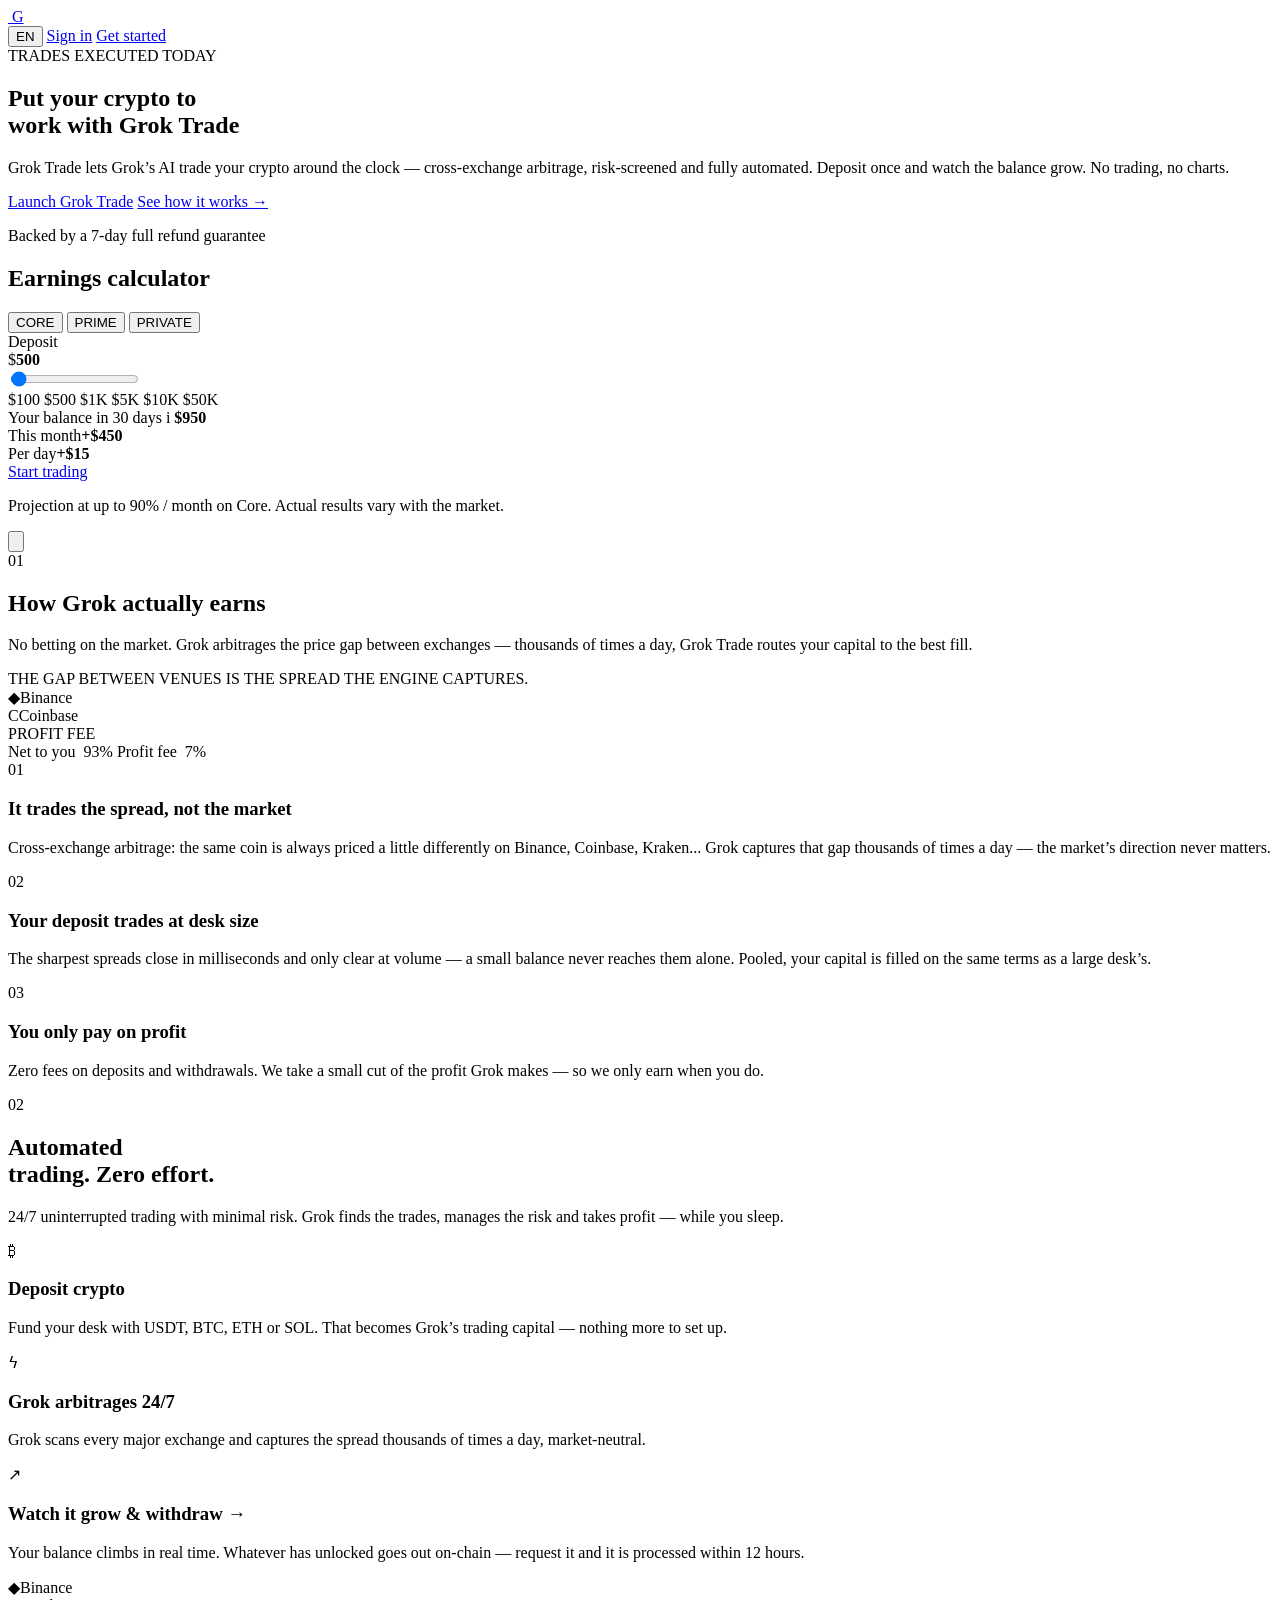
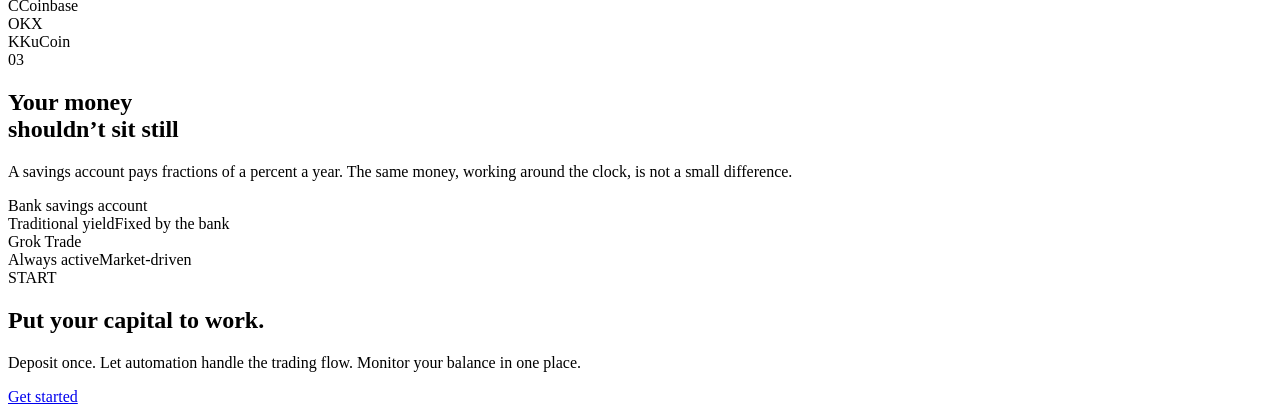
==== index.html @ 349a7a6c "Create index.html" ====
<!doctype html>
<html lang="en">
<head>
  <meta charset="utf-8" />
  <meta name="viewport" content="width=device-width, initial-scale=1, viewport-fit=cover" />
  <meta name="theme-color" content="#050608" />
  <meta name="description" content="Grok Trade dark mobile UI replica" />
  <title>Grok Trade UI</title>
  <link rel="stylesheet" href="styles.css" />
</head>
<body>
  <div class="page">
    <header class="site-header">
      <a class="brand" href="#top" aria-label="Grok Trade home">
        <span class="brand-mark" aria-hidden="true">
          <img src="assets/grok-icon.jpg" alt="" class="grok-icon" />
          <span class="grok-fallback">G</span>
        </span>
      </a>

      <div class="header-actions">
        <button class="ghost language" type="button">EN</button>
        <a class="sign-in" href="#start">Sign in</a>
        <a class="pill-button" href="#calculator">Get started</a>
      </div>
    </header>

    <main id="top">
      <section class="hero section-pad">
        <div class="eyebrow eyebrow-rule">
          <span>TRADES EXECUTED TODAY</span>
          <span class="rule"></span>
        </div>

        <h1>Put your crypto to<br />work with <span>Grok Trade</span></h1>
        <p class="hero-copy">Grok Trade lets Grok’s AI trade your crypto around the clock — cross-exchange arbitrage, risk-screened and fully automated. Deposit once and watch the balance grow. No trading, no charts.</p>

        <div class="hero-actions">
          <a class="primary-button" href="#calculator">Launch Grok Trade</a>
          <a class="text-link" href="#how-it-works">See how it works <span aria-hidden="true">→</span></a>
        </div>

        <p class="micro-copy">Backed by a 7-day full refund guarantee</p>
      </section>

      <section id="calculator" class="card calculator-card reveal">
        <div class="card-inner">
          <h2>Earnings calculator</h2>
          <div class="segmented" role="tablist" aria-label="Plan">
            <button class="segment active" role="tab" aria-selected="true" data-plan="core">CORE</button>
            <button class="segment" role="tab" aria-selected="false" data-plan="prime">PRIME</button>
            <button class="segment" role="tab" aria-selected="false" data-plan="private">PRIVATE</button>
          </div>

          <div class="deposit-label">Deposit</div>
          <div class="deposit-value"><span>$</span><strong id="depositValue">500</strong></div>

          <div class="range-wrap">
            <input id="depositRange" type="range" min="100" max="50000" value="500" step="100" aria-label="Deposit amount" />
            <div class="range-scale">
              <span>$100</span>
              <span>$500</span>
              <span>$1K</span>
              <span>$5K</span>
              <span>$10K</span>
              <span>$50K</span>
            </div>
          </div>

          <div class="bar-chart" id="barChart" aria-hidden="true"></div>

          <div class="calc-divider"></div>
          <div class="metric-row metric-large">
            <span>Your balance in 30 days <span class="info">i</span></span>
            <strong id="balanceValue">$950</strong>
          </div>
          <div class="metric-row"><span>This month</span><strong class="green" id="monthValue">+$450</strong></div>
          <div class="metric-row"><span>Per day</span><strong class="green" id="dayValue">+$15</strong></div>

          <a class="primary-button wide" href="#start">Start trading</a>
          <p class="disclaimer">Projection at up to 90% / month on Core. Actual results vary with the market.</p>
        </div>
        <button class="chat-fab" type="button" aria-label="Chat with us">
          <svg viewBox="0 0 24 24" aria-hidden="true"><path d="M6.5 18.2 4.7 21l3.5-1.4c1.1.5 2.3.7 3.6.7 4.3 0 7.8-2.9 7.8-6.5S16.1 7.3 11.8 7.3 4 10.2 4 13.8c0 1.7.9 3.3 2.5 4.4Z"/><path d="M8.5 13.8h.01M12 13.8h.01M15.5 13.8h.01"/></svg>
        </button>
      </section>

      <section id="how-it-works" class="section-pad section-section reveal">
        <div class="section-index">01</div>
        <h2>How Grok actually earns</h2>
        <p class="section-copy">No betting on the market. Grok arbitrages the price gap between exchanges — thousands of times a day, Grok Trade routes your capital to the best fill.</p>

        <div class="spread-card">
          <div class="small-caps">THE GAP BETWEEN VENUES IS THE SPREAD THE ENGINE CAPTURES.</div>
          <div class="venue-row">
            <div class="venue-name"><span class="venue-symbol binance">◆</span>Binance</div>
            <div class="venue-track"><span class="venue-marker marker-one"></span></div>
          </div>
          <div class="venue-row">
            <div class="venue-name"><span class="venue-symbol coinbase">C</span>Coinbase</div>
            <div class="venue-track"><span class="venue-marker marker-two"></span></div>
          </div>
        </div>

        <div class="fee-block">
          <div class="small-caps">PROFIT FEE</div>
          <div class="fee-bar"><span></span></div>
          <div class="fee-legend">
            <span><i class="swatch white"></i>Net to you&nbsp; 93%</span>
            <span><i class="swatch gray"></i>Profit fee&nbsp; 7%</span>
          </div>
        </div>

        <div class="info-stack">
          <article class="info-item">
            <div class="section-index">01</div>
            <h3>It trades the spread, not the market</h3>
            <p>Cross-exchange arbitrage: the same coin is always priced a little differently on Binance, Coinbase, Kraken... Grok captures that gap thousands of times a day — the market’s direction never matters.</p>
          </article>
          <article class="info-item">
            <div class="section-index">02</div>
            <h3>Your deposit trades at desk size</h3>
            <p>The sharpest spreads close in milliseconds and only clear at volume — a small balance never reaches them alone. Pooled, your capital is filled on the same terms as a large desk’s.</p>
          </article>
          <article class="info-item">
            <div class="section-index">03</div>
            <h3>You only pay on profit</h3>
            <p>Zero fees on deposits and withdrawals. We take a small cut of the profit Grok makes — so we only earn when you do.</p>
          </article>
        </div>
      </section>

      <section id="automation" class="section-pad section-section reveal">
        <div class="section-index">02</div>
        <h2>Automated<br />trading. Zero effort.</h2>
        <p class="section-copy">24/7 uninterrupted trading with minimal risk. Grok finds the trades, manages the risk and takes profit — while you sleep.</p>

        <div class="feature-item">
          <div class="feature-icon">₿</div>
          <h3>Deposit crypto</h3>
          <p>Fund your desk with USDT, BTC, ETH or SOL. That becomes Grok’s trading capital — nothing more to set up.</p>
        </div>
        <div class="feature-item">
          <div class="feature-icon bolt">ϟ</div>
          <h3>Grok arbitrages 24/7</h3>
          <p>Grok scans every major exchange and captures the spread thousands of times a day, market-neutral.</p>
        </div>
        <div class="withdraw-card">
          <div class="withdraw-icon">↗</div>
          <h3>Watch it grow &amp; withdraw <span>→</span></h3>
          <p>Your balance climbs in real time. Whatever has unlocked goes out on-chain — request it and it is processed within 12 hours.</p>
        </div>

        <div class="exchange-grid" aria-label="Supported exchanges">
          <div class="exchange"><span class="exchange-logo binance">◆</span>Binance</div>
          <div class="exchange"><span class="exchange-logo coinbase">C</span>Coinbase</div>
          <div class="exchange"><span class="exchange-logo okx">OKX</span></div>
          <div class="exchange"><span class="exchange-logo kucoin">K</span>KuCoin</div>
        </div>
      </section>

      <section id="money" class="section-pad section-section reveal">
        <div class="section-index">03</div>
        <h2>Your money<br />shouldn’t sit still</h2>
        <p class="section-copy">A savings account pays fractions of a percent a year. The same money, working around the clock, is not a small difference.</p>

        <div class="comparison-card">
          <div class="comparison-label">Bank savings account</div>
          <div class="comparison-line"><span></span></div>
          <div class="comparison-foot"><span>Traditional yield</span><span class="muted">Fixed by the bank</span></div>
        </div>

        <div class="comparison-card accent-card">
          <div class="comparison-label">Grok Trade</div>
          <div class="comparison-line"><span></span></div>
          <div class="comparison-foot"><span>Always active</span><span class="muted">Market-driven</span></div>
        </div>
      </section>

      <section id="start" class="cta section-pad reveal">
        <div class="cta-card">
          <div class="section-index">START</div>
          <h2>Put your capital to work.</h2>
          <p>Deposit once. Let automation handle the trading flow. Monitor your balance in one place.</p>
          <a class="primary-button wide" href="#calculator">Get started</a>
        </div>
      </section>
    </main>
  </div>

  <script src="script.js"></script>
</body>
</html>
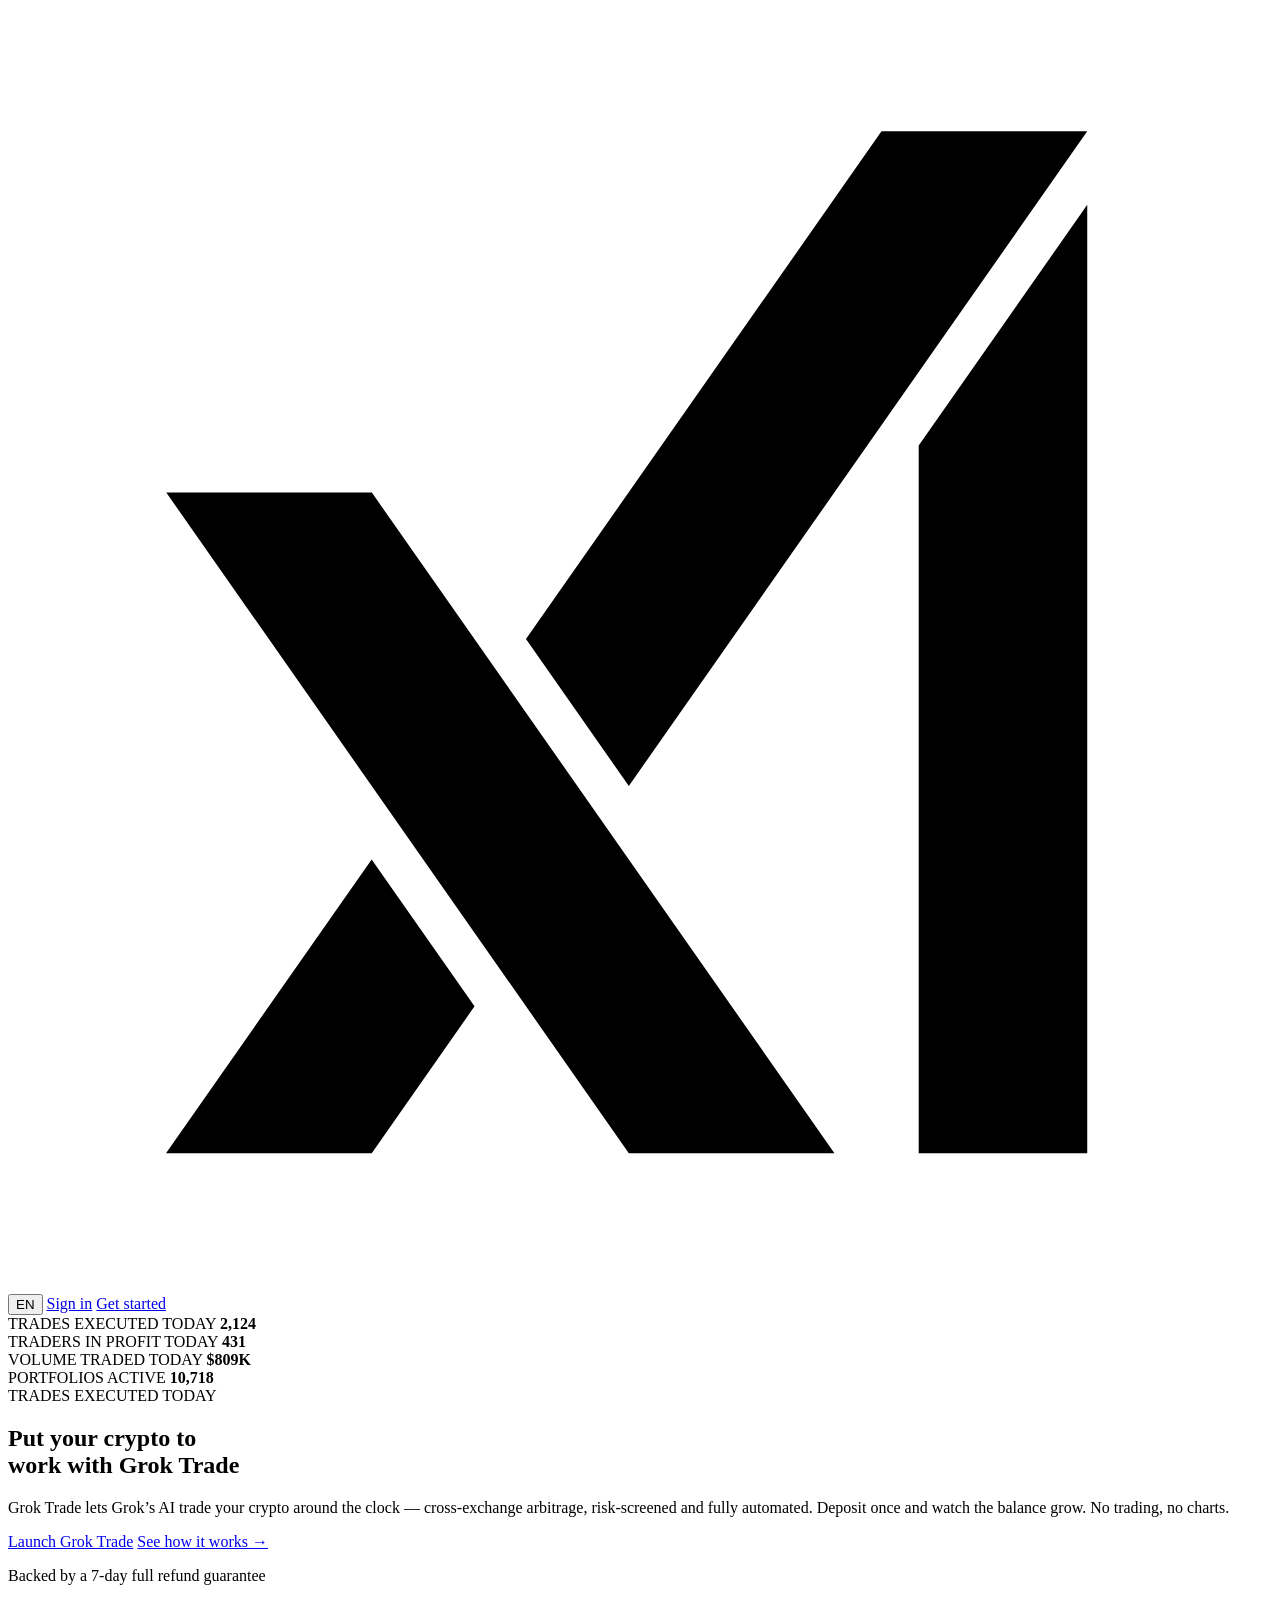
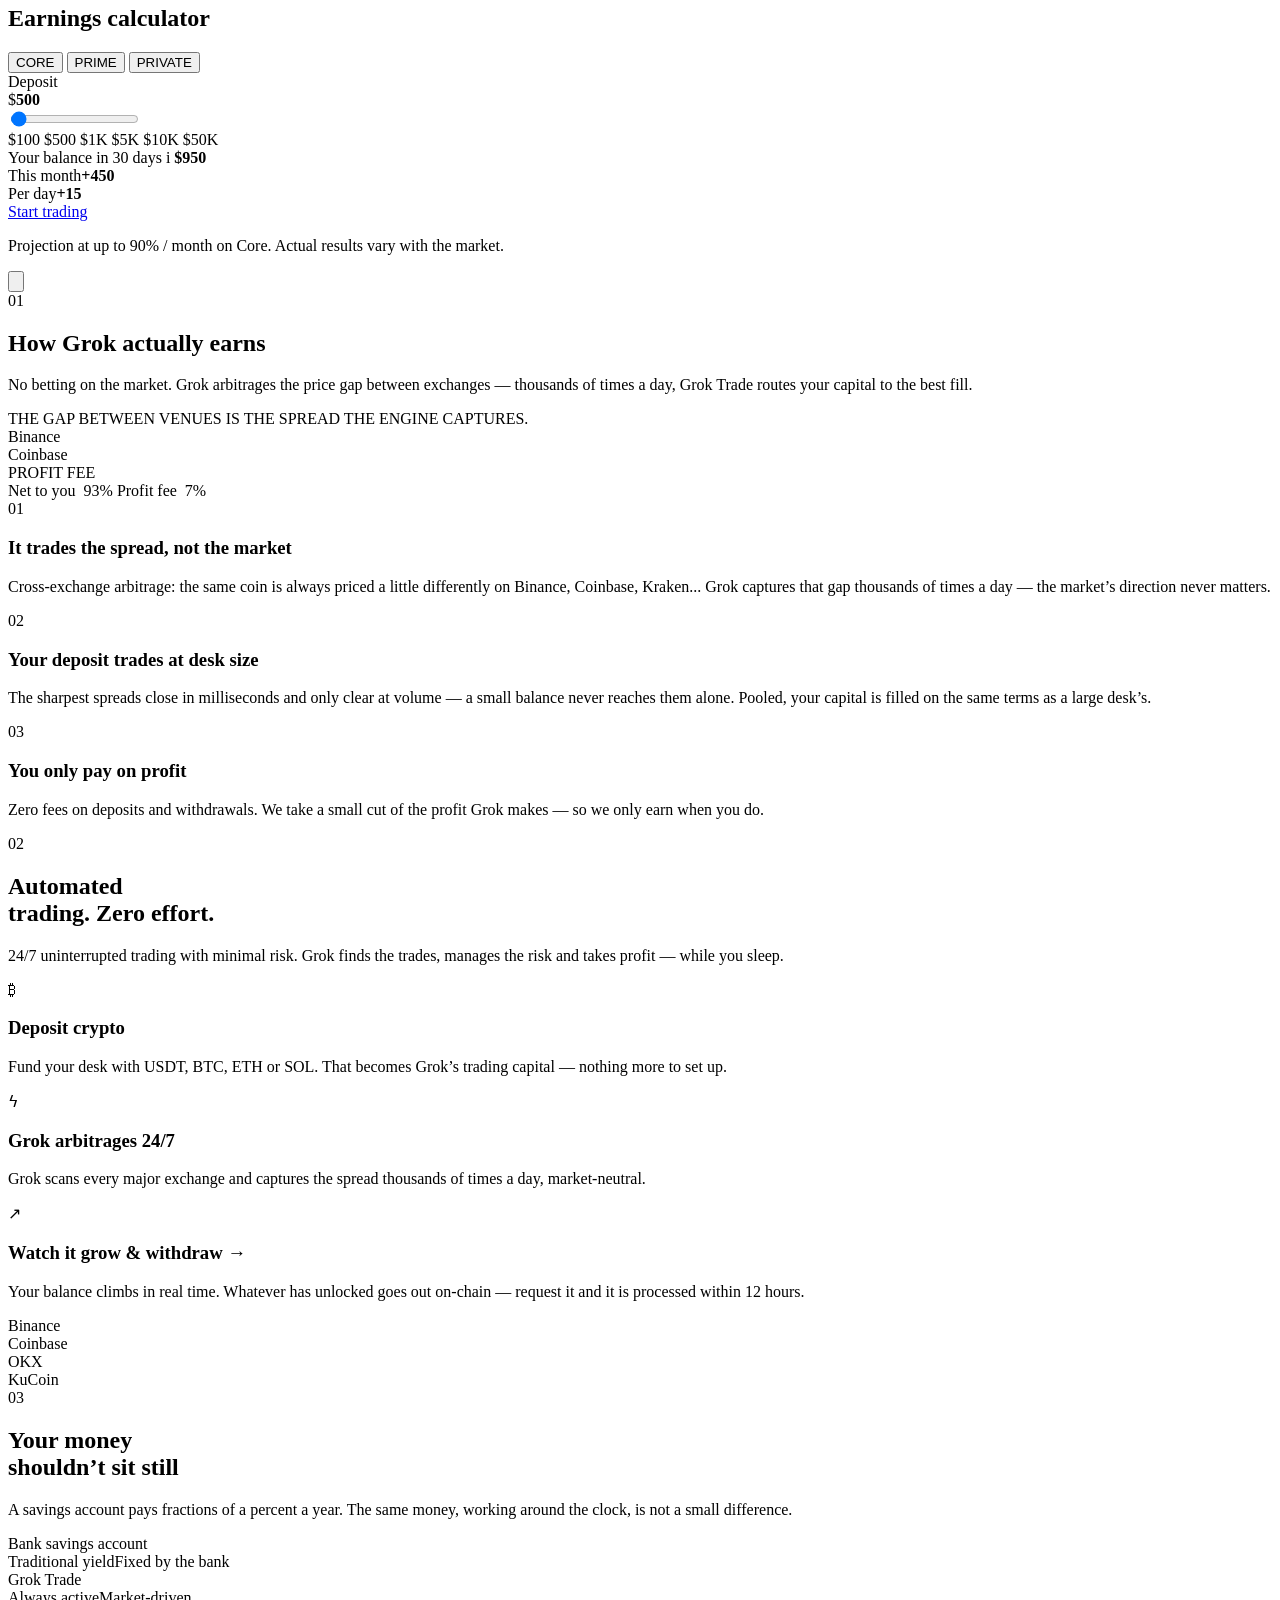
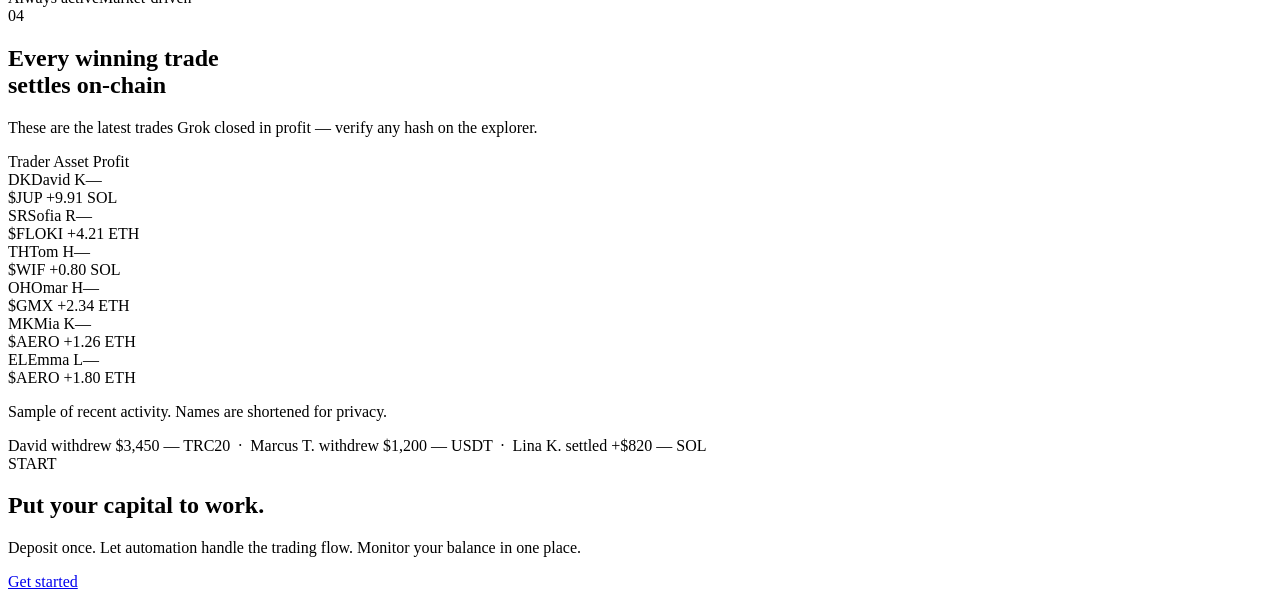
==== commit 500d13e1: "Create index.html" ====
--- a/index.html
+++ b/index.html
@@ -6,15 +6,21 @@
   <meta name="theme-color" content="#050608" />
   <meta name="description" content="Grok Trade dark mobile UI replica" />
   <title>Grok Trade UI</title>
-  <link rel="stylesheet" href="styles.css" />
+  <link rel="stylesheet" href="style.css" />
 </head>
 <body>
   <div class="page">
     <header class="site-header">
       <a class="brand" href="#top" aria-label="Grok Trade home">
         <span class="brand-mark" aria-hidden="true">
-          <img src="assets/grok-icon.jpg" alt="" class="grok-icon" />
-          <span class="grok-fallback">G</span>
+          <img
+            src="https://unpkg.com/@lobehub/icons-static-svg@5.21.0/icons/grok.svg"
+            alt=""
+            class="grok-icon"
+          />
+          <span class="grok-fallback" aria-hidden="true">
+            <svg viewBox="0 0 24 24" aria-hidden="true"><path d="m3.005 8.858 8.783 12.544h3.904L6.908 8.858zM6.905 15.825 3 21.402h3.907l1.951-2.788zM16.585 2l-6.75 9.64 1.953 2.79L20.492 2zM17.292 7.965v13.437h3.2V3.395z"></path></svg>
+          </span>
         </span>
       </a>
 
@@ -26,6 +32,27 @@
     </header>
 
     <main id="top">
+      <section class="stats section-pad reveal" aria-label="Today's trading activity">
+        <div class="stats-grid">
+          <article class="stat-item">
+            <span class="stat-label">TRADES EXECUTED TODAY</span>
+            <strong>2,124</strong>
+          </article>
+          <article class="stat-item">
+            <span class="stat-label">TRADERS IN PROFIT TODAY</span>
+            <strong>431</strong>
+          </article>
+          <article class="stat-item">
+            <span class="stat-label">VOLUME TRADED TODAY</span>
+            <strong>$809K</strong>
+          </article>
+          <article class="stat-item">
+            <span class="stat-label">PORTFOLIOS ACTIVE</span>
+            <strong>10,718</strong>
+          </article>
+        </div>
+      </section>
+
       <section class="hero section-pad">
         <div class="eyebrow eyebrow-rule">
           <span>TRADES EXECUTED TODAY</span>
@@ -93,11 +120,11 @@
         <div class="spread-card">
           <div class="small-caps">THE GAP BETWEEN VENUES IS THE SPREAD THE ENGINE CAPTURES.</div>
           <div class="venue-row">
-            <div class="venue-name"><span class="venue-symbol binance">◆</span>Binance</div>
+            <div class="venue-name"><img class="venue-icon" src="https://cdn.simpleicons.org/binance/FFFFFF" alt="" aria-hidden="true" />Binance</div>
             <div class="venue-track"><span class="venue-marker marker-one"></span></div>
           </div>
           <div class="venue-row">
-            <div class="venue-name"><span class="venue-symbol coinbase">C</span>Coinbase</div>
+            <div class="venue-name"><img class="venue-icon" src="https://cdn.simpleicons.org/coinbase/FFFFFF" alt="" aria-hidden="true" />Coinbase</div>
             <div class="venue-track"><span class="venue-marker marker-two"></span></div>
           </div>
         </div>
@@ -152,10 +179,10 @@
         </div>
 
         <div class="exchange-grid" aria-label="Supported exchanges">
-          <div class="exchange"><span class="exchange-logo binance">◆</span>Binance</div>
-          <div class="exchange"><span class="exchange-logo coinbase">C</span>Coinbase</div>
-          <div class="exchange"><span class="exchange-logo okx">OKX</span></div>
-          <div class="exchange"><span class="exchange-logo kucoin">K</span>KuCoin</div>
+          <div class="exchange"><img class="exchange-icon" src="https://cdn.simpleicons.org/binance/FFFFFF" alt="" aria-hidden="true" />Binance</div>
+          <div class="exchange"><img class="exchange-icon" src="https://cdn.simpleicons.org/coinbase/FFFFFF" alt="" aria-hidden="true" />Coinbase</div>
+          <div class="exchange"><img class="exchange-icon" src="https://cdn.simpleicons.org/okx/FFFFFF" alt="" aria-hidden="true" />OKX</div>
+          <div class="exchange"><img class="exchange-icon" src="https://cdn.simpleicons.org/kucoin/FFFFFF" alt="" aria-hidden="true" />KuCoin</div>
         </div>
       </section>
 
@@ -175,6 +202,52 @@
           <div class="comparison-line"><span></span></div>
           <div class="comparison-foot"><span>Always active</span><span class="muted">Market-driven</span></div>
         </div>
+      </section>
+
+      <section id="on-chain" class="section-pad section-section reveal onchain-section">
+        <div class="section-index">04</div>
+        <h2>Every winning trade<br />settles on-chain</h2>
+        <p class="section-copy">These are the latest trades Grok closed in profit — verify any hash on the explorer.</p>
+
+        <div class="trade-table" role="table" aria-label="Recent profitable trades">
+          <div class="trade-row trade-head" role="row">
+            <span role="columnheader">Trader</span>
+            <span role="columnheader">Asset</span>
+            <span role="columnheader">Profit</span>
+          </div>
+          <div class="trade-row" role="row">
+            <div class="trade-person" role="cell"><span class="trade-avatar">DK</span><span>David K—</span></div>
+            <span class="trade-asset" role="cell">$JUP</span>
+            <span class="trade-profit" role="cell">+9.91 SOL</span>
+          </div>
+          <div class="trade-row" role="row">
+            <div class="trade-person" role="cell"><span class="trade-avatar">SR</span><span>Sofia R—</span></div>
+            <span class="trade-asset" role="cell">$FLOKI</span>
+            <span class="trade-profit" role="cell">+4.21 ETH</span>
+          </div>
+          <div class="trade-row" role="row">
+            <div class="trade-person" role="cell"><span class="trade-avatar">TH</span><span>Tom H—</span></div>
+            <span class="trade-asset" role="cell">$WIF</span>
+            <span class="trade-profit" role="cell">+0.80 SOL</span>
+          </div>
+          <div class="trade-row" role="row">
+            <div class="trade-person" role="cell"><span class="trade-avatar">OH</span><span>Omar H—</span></div>
+            <span class="trade-asset" role="cell">$GMX</span>
+            <span class="trade-profit" role="cell">+2.34 ETH</span>
+          </div>
+          <div class="trade-row" role="row">
+            <div class="trade-person" role="cell"><span class="trade-avatar">MK</span><span>Mia K—</span></div>
+            <span class="trade-asset" role="cell">$AERO</span>
+            <span class="trade-profit" role="cell">+1.26 ETH</span>
+          </div>
+          <div class="trade-row" role="row">
+            <div class="trade-person" role="cell"><span class="trade-avatar">EL</span><span>Emma L—</span></div>
+            <span class="trade-asset" role="cell">$AERO</span>
+            <span class="trade-profit" role="cell">+1.80 ETH</span>
+          </div>
+        </div>
+        <p class="trade-note">Sample of recent activity. Names are shortened for privacy.</p>
+        <div class="trade-ticker" aria-hidden="true">David withdrew $3,450 — TRC20&nbsp;&nbsp;·&nbsp;&nbsp;Marcus T. withdrew $1,200 — USDT&nbsp;&nbsp;·&nbsp;&nbsp;Lina K. settled +$820 — SOL</div>
       </section>
 
       <section id="start" class="cta section-pad reveal">
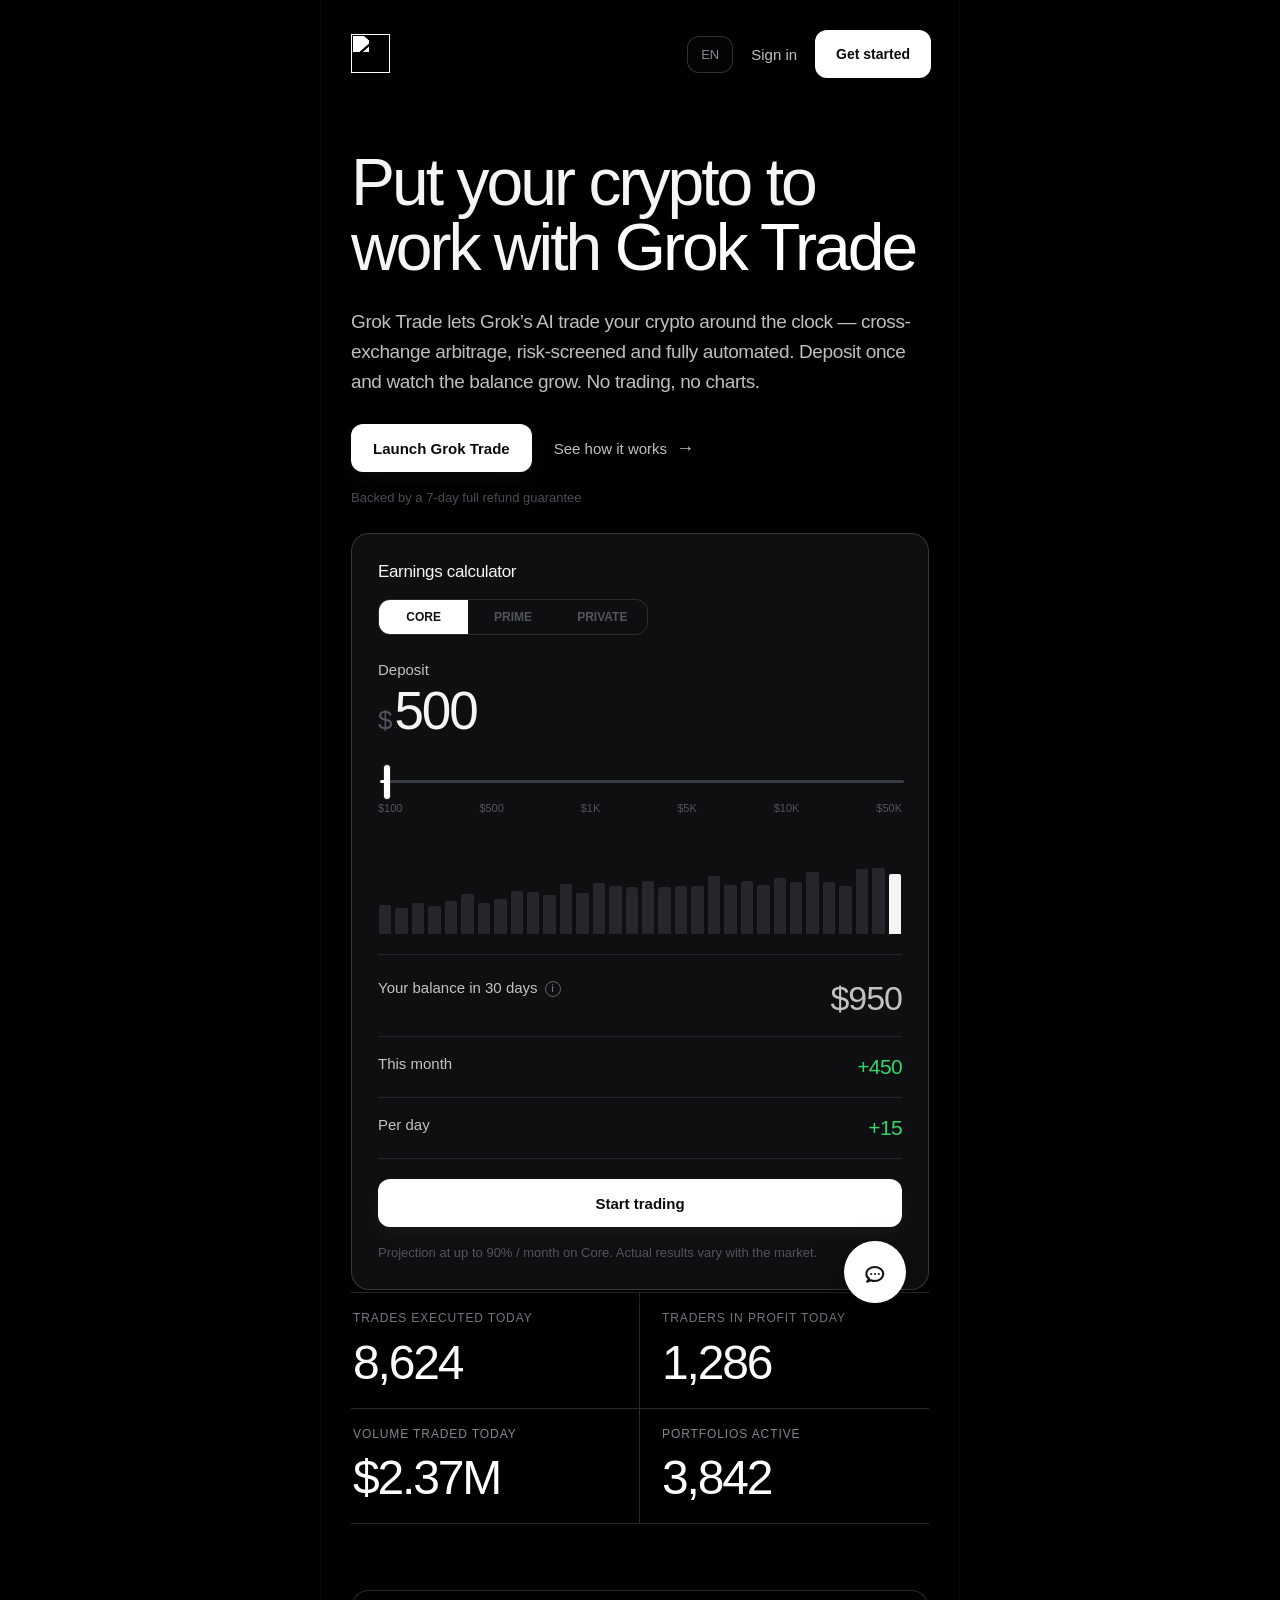
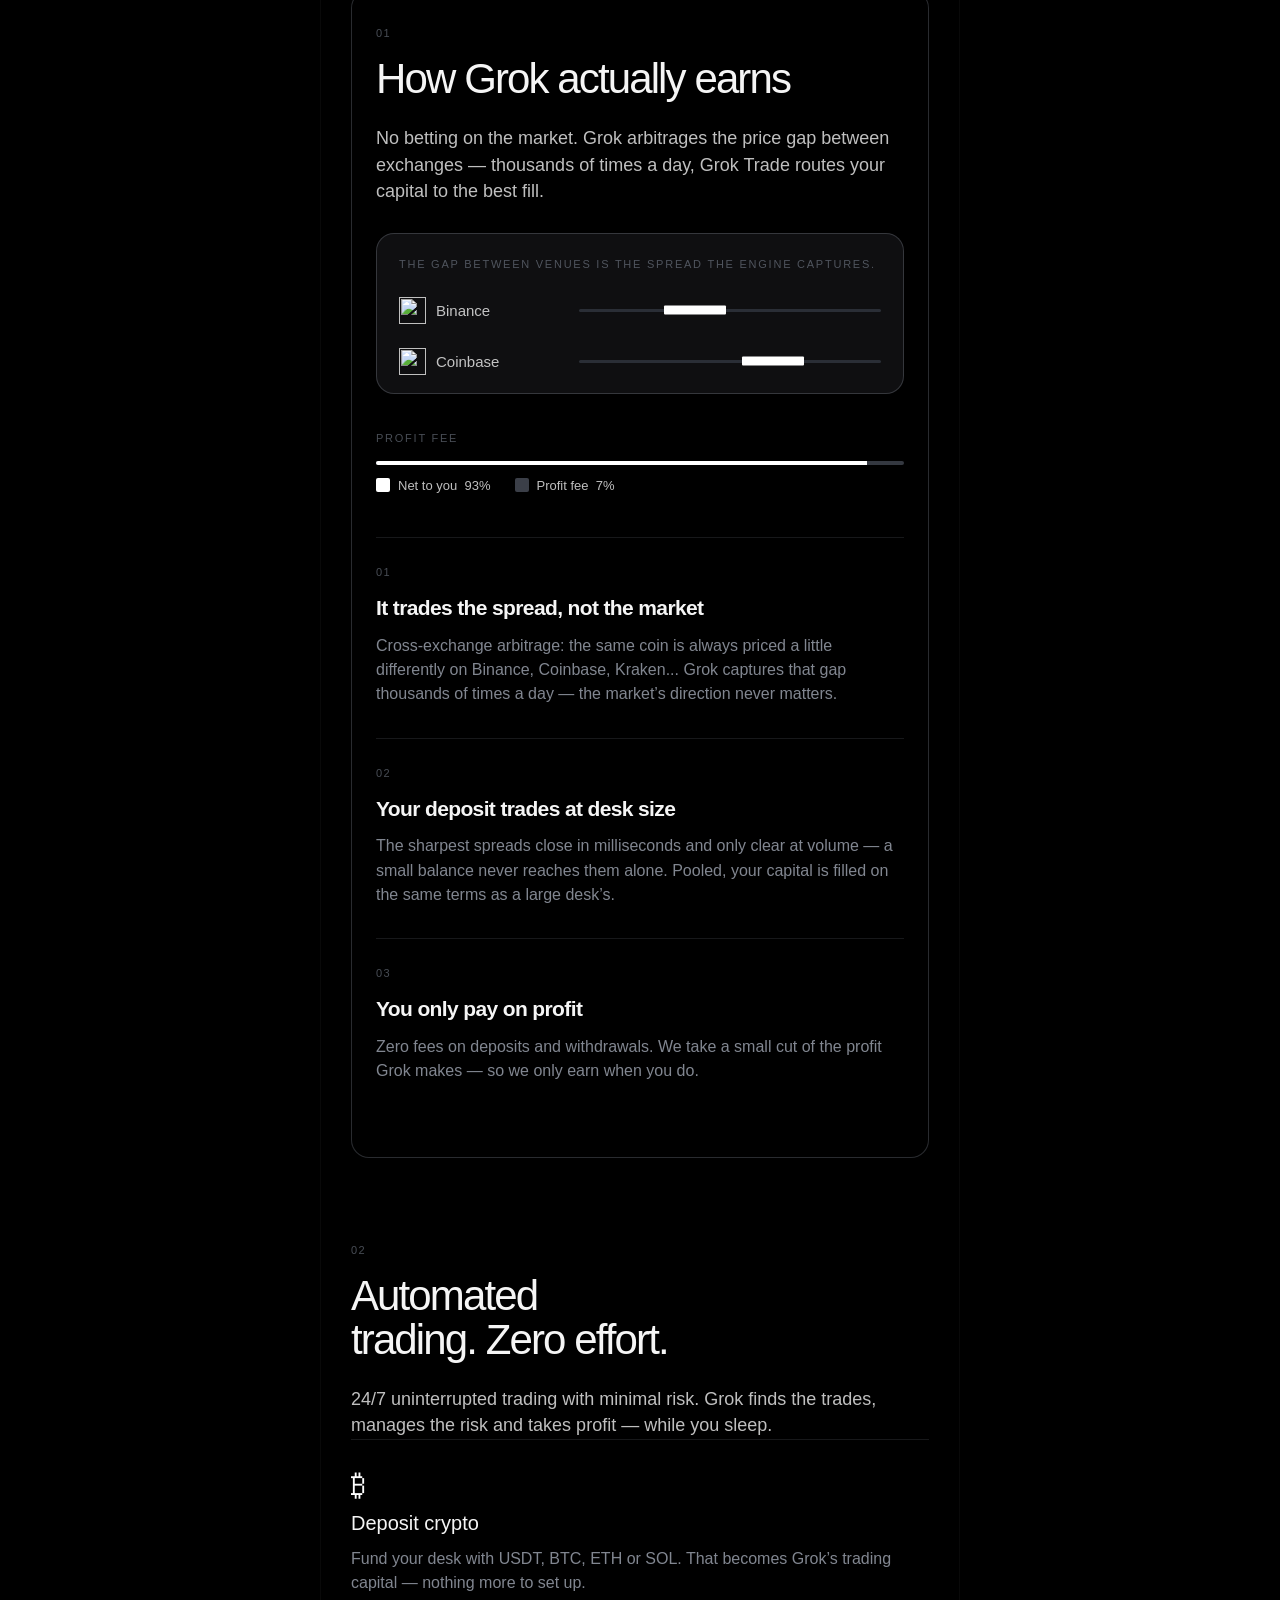
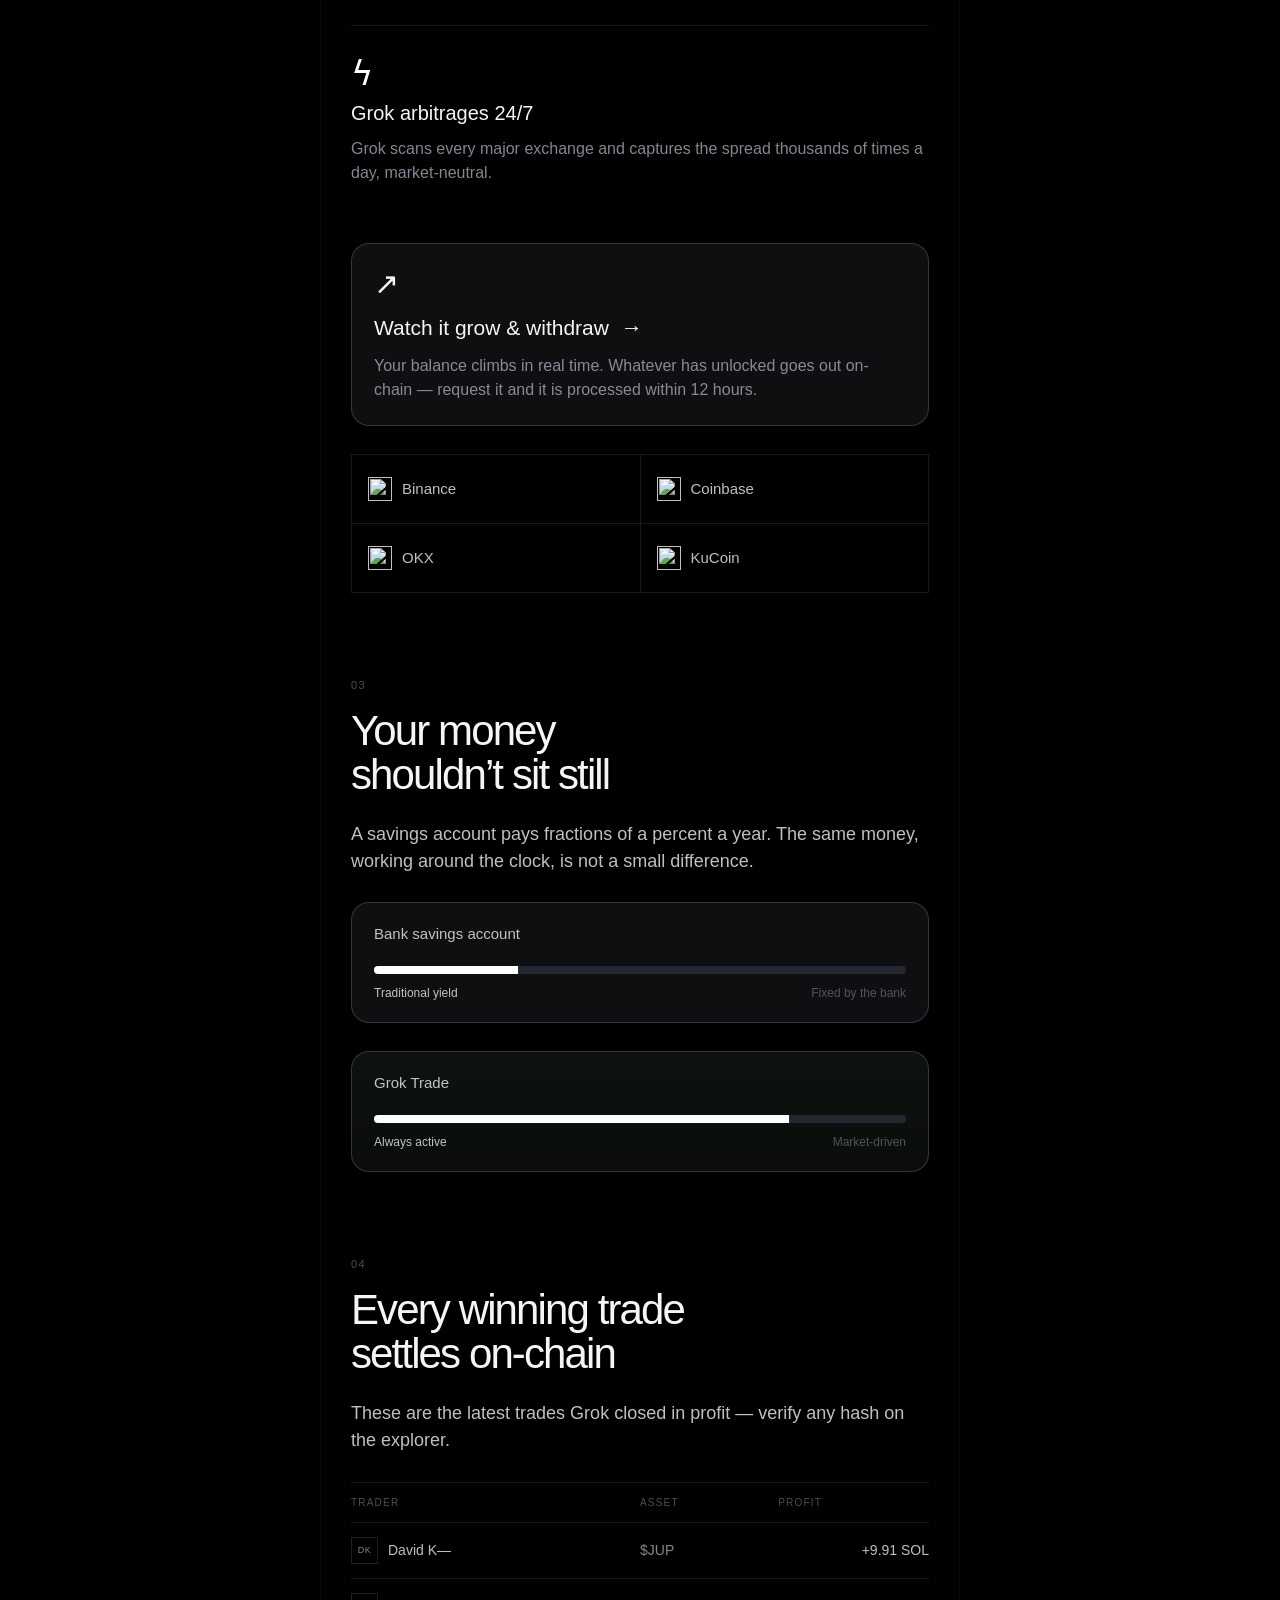
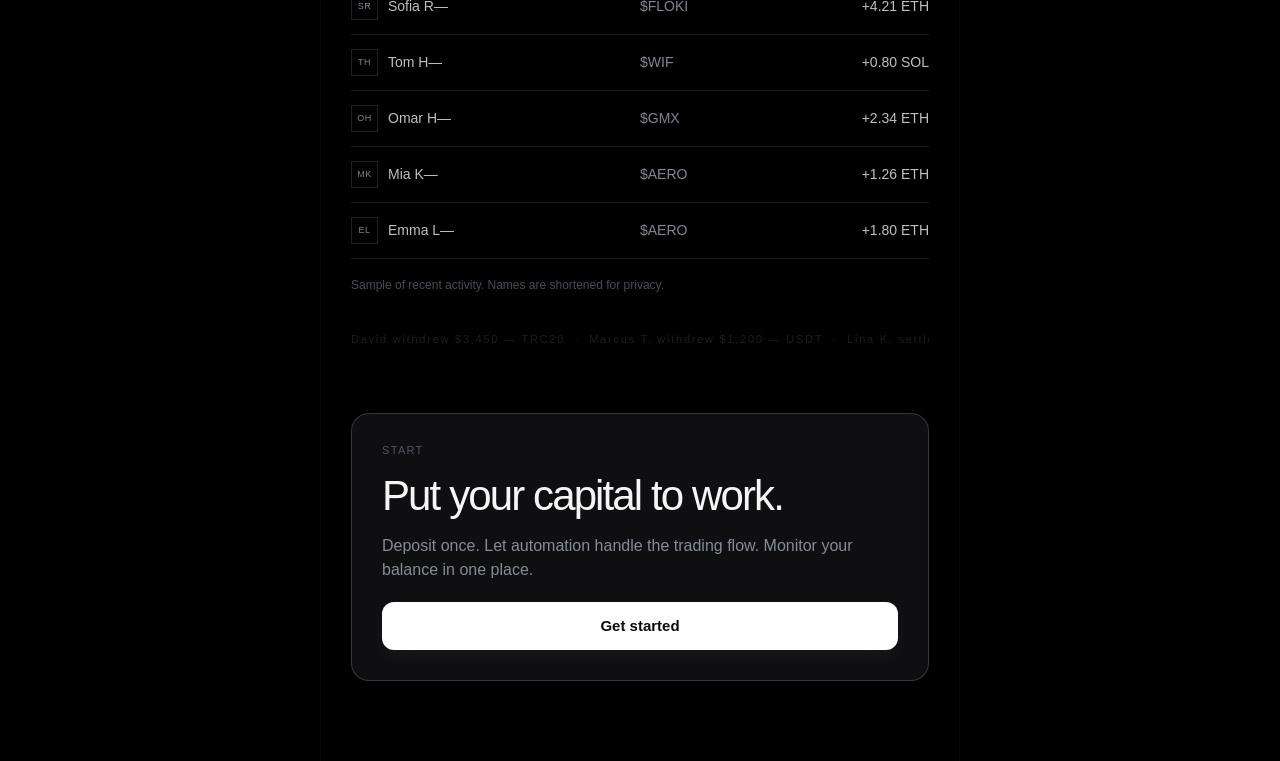
==== commit 6c75076d: "Create index.html" ====
--- a/index.html
+++ b/index.html
@@ -14,13 +14,14 @@
       <a class="brand" href="#top" aria-label="Grok Trade home">
         <span class="brand-mark" aria-hidden="true">
           <img
-            src="https://unpkg.com/@lobehub/icons-static-svg@5.21.0/icons/grok.svg"
+            src="assets/grok.jpg"
             alt=""
-            class="grok-icon"
+            class="grok-icon grok-image"
+            hidden
+            onload="this.hidden=false; this.nextElementSibling.hidden=true;"
+            onerror="this.hidden=true; this.nextElementSibling.hidden=false;"
           />
-          <span class="grok-fallback" aria-hidden="true">
-            <svg viewBox="0 0 24 24" aria-hidden="true"><path d="m3.005 8.858 8.783 12.544h3.904L6.908 8.858zM6.905 15.825 3 21.402h3.907l1.951-2.788zM16.585 2l-6.75 9.64 1.953 2.79L20.492 2zM17.292 7.965v13.437h3.2V3.395z"></path></svg>
-          </span>
+          <span class="grok-placeholder" title="Grok icon placeholder"></span>
         </span>
       </a>
 
@@ -32,33 +33,9 @@
     </header>
 
     <main id="top">
-      <section class="stats section-pad reveal" aria-label="Today's trading activity">
-        <div class="stats-grid">
-          <article class="stat-item">
-            <span class="stat-label">TRADES EXECUTED TODAY</span>
-            <strong>2,124</strong>
-          </article>
-          <article class="stat-item">
-            <span class="stat-label">TRADERS IN PROFIT TODAY</span>
-            <strong>431</strong>
-          </article>
-          <article class="stat-item">
-            <span class="stat-label">VOLUME TRADED TODAY</span>
-            <strong>$809K</strong>
-          </article>
-          <article class="stat-item">
-            <span class="stat-label">PORTFOLIOS ACTIVE</span>
-            <strong>10,718</strong>
-          </article>
-        </div>
-      </section>
+
 
       <section class="hero section-pad">
-        <div class="eyebrow eyebrow-rule">
-          <span>TRADES EXECUTED TODAY</span>
-          <span class="rule"></span>
-        </div>
-
         <h1>Put your crypto to<br />work with <span>Grok Trade</span></h1>
         <p class="hero-copy">Grok Trade lets Grok’s AI trade your crypto around the clock — cross-exchange arbitrage, risk-screened and fully automated. Deposit once and watch the balance grow. No trading, no charts.</p>
 
@@ -112,6 +89,27 @@
         </button>
       </section>
 
+      <section class="stats section-pad reveal" aria-label="Today's trading activity">
+        <div class="stats-grid">
+          <article class="stat-item">
+            <span class="stat-label">TRADES EXECUTED TODAY</span>
+            <strong>8,624</strong>
+          </article>
+          <article class="stat-item">
+            <span class="stat-label">TRADERS IN PROFIT TODAY</span>
+            <strong>1,286</strong>
+          </article>
+          <article class="stat-item">
+            <span class="stat-label">VOLUME TRADED TODAY</span>
+            <strong>$2.37M</strong>
+          </article>
+          <article class="stat-item">
+            <span class="stat-label">PORTFOLIOS ACTIVE</span>
+            <strong>3,842</strong>
+          </article>
+        </div>
+      </section>
+
       <section id="how-it-works" class="section-pad section-section reveal">
         <div class="section-index">01</div>
         <h2>How Grok actually earns</h2>
--- a/style.css
+++ b/style.css
@@ -0,0 +1,457 @@
+:root {
+  --bg: #000000;
+  --panel: #0f0f11;
+  --panel-2: #1a1a1a;
+  --text: rgba(255,255,255,.96);
+  --soft: rgba(255,255,255,.75);
+  --muted: rgba(196,203,218,.66);
+  --muted-2: rgba(151,160,178,.48);
+  --line: rgba(185,194,214,.12);
+  --line-strong: rgba(185,194,214,.22);
+  --accent: #36d56f;
+  --shadow: 0 30px 60px rgba(0,0,0,.22);
+  --radius: 18px;
+}
+
+* { box-sizing: border-box; }
+html { scroll-behavior: smooth; }
+body {
+  margin: 0;
+  background: var(--bg);
+  color: var(--text);
+  font-family: Inter, ui-sans-serif, -apple-system, BlinkMacSystemFont, "Segoe UI", Roboto, Helvetica, Arial, sans-serif;
+  -webkit-font-smoothing: antialiased;
+  text-rendering: optimizeLegibility;
+  overflow-x: hidden;
+}
+
+a { color: inherit; text-decoration: none; }
+button, input { font: inherit; }
+button { color: inherit; }
+
+.page {
+  width: min(100%, 640px);
+  margin: 0 auto;
+  background: var(--bg);
+  min-height: 100vh;
+  border-inline: 1px solid rgba(255,255,255,.035);
+}
+
+.site-header {
+  min-height: 104px;
+  padding: 28px 28px 24px;
+  display: flex;
+  align-items: center;
+  justify-content: space-between;
+  gap: 18px;
+  position: sticky;
+  top: 0;
+  z-index: 20;
+  background: linear-gradient(180deg, rgba(0,0,0,.98), rgba(0,0,0,.88) 72%, rgba(0,0,0,0));
+  backdrop-filter: blur(10px);
+}
+
+.brand-mark {
+  width: 42px;
+  height: 42px;
+  display: grid;
+  place-items: center;
+  position: relative;
+}
+.grok-icon { width: 38px; height: 38px; object-fit: contain; }
+.grok-fallback {
+  width: 38px; height: 38px;
+  display: grid; place-items: center;
+  border: 1px solid rgba(255,255,255,.14);
+  border-radius: 50%;
+  color: rgba(255,255,255,.9);
+  font-size: 17px;
+  font-weight: 700;
+  letter-spacing: -.03em;
+}
+.grok-icon + .grok-fallback { display:none; }
+
+.header-actions { display:flex; align-items:center; gap:18px; }
+.ghost {
+  background: rgba(255,255,255,.015);
+  border: 1px solid rgba(255,255,255,.18);
+  border-radius: 12px;
+  padding: 10px 13px;
+  font-size: 13px;
+  color: var(--muted);
+}
+.language { cursor: default; }
+.sign-in { font-size: 15px; color: var(--soft); }
+.pill-button,
+.primary-button {
+  display: inline-flex;
+  align-items: center;
+  justify-content: center;
+  min-height: 48px;
+  border-radius: 12px;
+  font-weight: 600;
+  transition: transform .22s ease, opacity .22s ease, box-shadow .22s ease;
+}
+.pill-button { background: #fff; color:#0a0b0d; padding: 0 21px; font-size: 14px; }
+.primary-button { background:#fff; color:#0a0b0d; padding: 0 22px; font-size: 15px; box-shadow: 0 8px 20px rgba(255,255,255,.04); }
+.pill-button:hover, .primary-button:hover { transform: translateY(-1px); }
+
+.section-pad { padding: 26px 30px 0; }
+.hero { padding-top: 20px; }
+.eyebrow { color: var(--muted-2); font-size: 11px; letter-spacing: .16em; text-transform: uppercase; }
+.eyebrow-rule { display:flex; align-items:center; gap:14px; }
+.eyebrow-rule .rule { height:1px; background:var(--line); flex:1; }
+
+h1, h2, h3, p { margin:0; }
+h1 {
+  margin-top: 26px;
+  font-size: clamp(42px, 10vw, 66px);
+  line-height: .98;
+  font-weight: 400;
+  letter-spacing: -.045em;
+}
+h1 span { color: #fff; }
+.hero-copy {
+  margin-top: 28px;
+  font-size: 19px;
+  line-height: 1.56;
+  color: var(--soft);
+  letter-spacing: -.02em;
+}
+.hero-actions { display:flex; align-items:center; gap:22px; flex-wrap:wrap; margin-top: 28px; }
+.text-link { color: var(--soft); font-size: 15px; }
+.text-link span { font-size:18px; margin-left:5px; }
+.micro-copy { margin-top: 18px; font-size: 13px; color: var(--muted-2); }
+
+.card {
+  margin: 28px 30px 0;
+  border: 1px solid var(--line-strong);
+  border-radius: var(--radius);
+  background: #0f0f11;
+  box-shadow: var(--shadow);
+  position: relative;
+}
+.card-inner { padding: 28px 26px 26px; }
+.card h2 { font-size: 17px; font-weight:500; letter-spacing:-.02em; }
+.segmented {
+  display:grid; grid-template-columns:repeat(3,1fr);
+  margin-top: 17px;
+  width: min(100%, 270px);
+  border:1px solid rgba(255,255,255,.12);
+  border-radius:12px;
+  overflow:hidden;
+}
+.segment {
+  border:0; background:transparent; padding:10px 10px; color:var(--muted-2); font-size:12px; font-weight:600;
+}
+.segment.active { background:#fff; color:#101114; }
+.deposit-label { margin-top: 26px; font-size: 15px; color:var(--soft); }
+.deposit-value { margin-top: 2px; display:flex; align-items:baseline; gap:2px; }
+.deposit-value span { font-size:26px; color:var(--muted-2); }
+.deposit-value strong { font-size: 53px; font-weight: 300; letter-spacing: -.04em; }
+
+.range-wrap { margin-top: 28px; }
+input[type="range"] { width:100%; appearance:none; background:transparent; height: 20px; }
+input[type="range"]::-webkit-slider-runnable-track {
+  height: 3px; border-radius: 999px; background: linear-gradient(90deg, #fff var(--progress, 2.1%), #373b43 var(--progress, 2.1%));
+}
+input[type="range"]::-moz-range-track { height:3px; border-radius:999px; background:#373b43; }
+input[type="range"]::-moz-range-progress { height:3px; border-radius:999px; background:#fff; }
+input[type="range"]::-webkit-slider-thumb {
+  appearance:none; width:6px; height:34px; background:#fff; border-radius:4px; margin-top:-15px; box-shadow: 0 0 0 1px rgba(255,255,255,.1);
+}
+input[type="range"]::-moz-range-thumb { width:6px; height:34px; border:0; background:#fff; border-radius:4px; }
+.range-scale { display:flex; justify-content:space-between; margin-top:7px; font-size:11px; color:var(--muted-2); }
+.bar-chart {
+  height: 92px; display:flex; align-items:flex-end; gap:4px; margin-top:28px; padding-inline: 1px;
+}
+.bar-chart span { flex:1; min-width:0; background:rgba(104,111,125,.25); border-radius:2px 2px 0 0; }
+.bar-chart span.highlight { background:rgba(255,255,255,.96); }
+.calc-divider { height:1px; background:var(--line); margin-top: 20px; }
+.metric-row { display:flex; justify-content:space-between; gap:16px; padding: 18px 0; border-bottom:1px solid var(--line); color:var(--soft); font-size:15px; }
+.metric-row strong { font-size: 21px; font-weight: 400; letter-spacing:-.03em; }
+.metric-large { padding-top: 24px; }
+.metric-large strong { font-size:34px; }
+.green { color: var(--accent); }
+.info { display:inline-grid; width:16px; height:16px; place-items:center; border:1px solid rgba(255,255,255,.35); border-radius:50%; font-size:10px; margin-left:3px; vertical-align:1px; color:var(--muted); }
+.wide { width:100%; margin-top: 20px; }
+.disclaimer { margin-top: 16px; font-size: 13px; line-height:1.55; color:var(--muted-2); }
+.chat-fab {
+  position:absolute; right: 22px; bottom: -14px;
+  width: 62px; height: 62px; border:0; border-radius:50%; background:#fff; color:#141519;
+  display:grid; place-items:center; box-shadow:0 14px 34px rgba(0,0,0,.4);
+}
+.chat-fab svg { width:26px; height:26px; fill:none; stroke:currentColor; stroke-width:1.9; stroke-linecap:round; stroke-linejoin:round; }
+
+.section-section { padding-top: 86px; }
+.section-index { color:var(--muted-2); font-size: 11px; letter-spacing:.12em; margin-bottom:18px; }
+.section-section h2 { font-size:42px; line-height:1.05; font-weight:400; letter-spacing:-.045em; }
+.section-copy { margin-top:24px; font-size:18px; line-height:1.48; color:var(--soft); }
+.spread-card,
+.withdraw-card,
+.comparison-card,
+.cta-card {
+  margin-top: 28px;
+  border:1px solid var(--line-strong);
+  border-radius: 18px;
+  background: #0f0f11;
+}
+.spread-card { padding: 22px 22px 18px; }
+.small-caps { font-size: 11px; letter-spacing:.16em; color:var(--muted-2); line-height:1.55; }
+.venue-row { display:grid; grid-template-columns:160px 1fr; gap:20px; align-items:center; padding-top:24px; }
+.venue-name { display:flex; align-items:center; gap:10px; font-size:15px; color:var(--soft); }
+.venue-symbol, .exchange-logo { display:inline-grid; place-items:center; width:24px; height:24px; font-size:14px; font-weight:700; }
+.venue-symbol.binance, .exchange-logo.binance { font-size:18px; transform:rotate(45deg); }
+.venue-symbol.coinbase, .exchange-logo.coinbase { width:22px;height:22px;border-radius:50%;font-size:14px; background:#fff;color:#111; transform:none; }
+.venue-track { height: 3px; border-radius:99px; background:#2a2e36; position:relative; }
+.venue-marker { position:absolute; top:50%; transform:translateY(-50%); width:62px; height:9px; background:#fff; border-radius:1px; }
+.marker-one { left: 28%; }
+.marker-two { left: 54%; }
+
+.fee-block { margin-top: 36px; }
+.fee-bar { height: 4px; margin-top: 14px; background:#343840; border-radius:3px; overflow:hidden; }
+.fee-bar span { display:block; width:93%; height:100%; background:#fff; }
+.fee-legend { display:flex; gap:24px; flex-wrap:wrap; margin-top:13px; color:var(--soft); font-size:13px; }
+.swatch { display:inline-block; width:14px; height:14px; vertical-align:-2px; margin-right:8px; border-radius:2px; }
+.swatch.white { background:#fff; }
+.swatch.gray { background:#3b3f48; }
+.info-stack { margin-top: 44px; }
+.info-item { padding: 28px 0 31px; border-top:1px solid var(--line); }
+.info-item h3 { font-size:21px; line-height:1.18; font-weight:600; letter-spacing:-.03em; }
+.info-item p { margin-top:13px; color:var(--muted); font-size:16px; line-height:1.52; }
+
+.feature-item { padding: 30px 0; border-top:1px solid var(--line); }
+.feature-icon { font-size:30px; color:#fff; line-height:1; margin-bottom:12px; }
+.feature-icon.bolt { font-size:34px; }
+.feature-item h3 { font-size:20px; font-weight:500; }
+.feature-item p { margin-top:12px; color:var(--muted); line-height:1.5; font-size:16px; }
+.withdraw-card { padding: 22px; }
+.withdraw-icon { font-size:30px; margin-bottom:14px; }
+.withdraw-card h3 { font-size:21px; font-weight:500; }
+.withdraw-card h3 span { margin-left:6px; font-size:22px; }
+.withdraw-card p { margin-top:13px; color:var(--muted); font-size:16px; line-height:1.52; }
+.exchange-grid { display:grid; grid-template-columns:repeat(2,1fr); border-top:1px solid var(--line); border-left:1px solid var(--line); margin-top: 28px; }
+.exchange { padding:22px 0 22px 16px; border-right:1px solid var(--line); border-bottom:1px solid var(--line); display:flex; align-items:center; gap:10px; color:var(--soft); font-size:15px; }
+.exchange-logo.okx { width:auto; font-size:13px; letter-spacing:.08em; }
+.exchange-logo.kucoin { border-radius:5px; border:2px solid #fff; width:23px; height:23px; font-size:11px; }
+
+.comparison-card { padding: 22px; }
+.accent-card { background:linear-gradient(180deg, rgba(15,20,17,.9), rgba(10,13,12,.96)); }
+.comparison-label { font-size:15px; color:var(--soft); }
+.comparison-line { margin-top:24px; height:8px; background:#242830; border-radius:20px; overflow:hidden; }
+.comparison-line span { display:block; width:27%; height:100%; background:#fff; }
+.accent-card .comparison-line span { width:78%; }
+.comparison-foot { display:flex; justify-content:space-between; gap:12px; margin-top:12px; font-size:12px; color:var(--soft); }
+.muted { color:var(--muted-2); }
+
+.cta { padding-bottom: 80px; }
+.cta-card { padding: 30px; }
+.cta-card h2 { font-size:42px; font-weight:400; line-height:1.03; letter-spacing:-.045em; }
+.cta-card p { margin-top:16px; color:var(--muted); font-size:16px; line-height:1.5; }
+
+.reveal { opacity:0; transform:translateY(22px); transition: opacity .7s ease, transform .7s ease; }
+.reveal.visible { opacity:1; transform:none; }
+
+@media (min-width: 720px) {
+  body { background: #000; }
+  .page { box-shadow: 0 0 100px rgba(0,0,0,.55); }
+}
+
+@media (max-width: 560px) {
+  .site-header { padding-inline:20px; min-height:88px; }
+  .header-actions { gap:12px; }
+  .sign-in { font-size:14px; }
+  .pill-button { min-height:44px; padding-inline:15px; font-size:13px; }
+  .ghost { padding:9px 11px; }
+  .section-pad { padding-inline:22px; }
+  .card { margin-inline:22px; }
+  h1 { font-size: 49px; }
+  .hero-copy { font-size:17px; }
+  .section-section h2, .cta-card h2 { font-size:37px; }
+  .venue-row { grid-template-columns:118px 1fr; }
+  .venue-marker { width:54px; }
+}
+
+@media (prefers-reduced-motion: reduce) {
+  html { scroll-behavior:auto; }
+  .reveal { opacity:1; transform:none; transition:none; }
+}
+
+/* === Screenshot-aligned additions === */
+.stats { padding-top: 2px; }
+.stats-grid {
+  display: grid;
+  grid-template-columns: repeat(2, minmax(0, 1fr));
+  border-top: 1px solid var(--line-strong);
+  border-bottom: 1px solid var(--line-strong);
+}
+.stat-item {
+  min-width: 0;
+  padding: 17px 3px 22px 2px;
+}
+.stat-item:nth-child(odd) {
+  padding-right: 22px;
+  border-right: 1px solid var(--line-strong);
+}
+.stat-item:nth-child(even) {
+  padding-left: 22px;
+}
+.stat-item:nth-child(n+3) {
+  border-top: 1px solid var(--line-strong);
+}
+.stat-label {
+  display: block;
+  color: var(--muted);
+  font-size: 12px;
+  letter-spacing: .075em;
+  line-height: 1.35;
+  text-transform: uppercase;
+}
+.stat-item strong {
+  display: block;
+  margin-top: 12px;
+  font-size: 48px;
+  line-height: .98;
+  font-weight: 300;
+  letter-spacing: -.045em;
+  color: #fff;
+}
+
+.brand-mark .grok-icon {
+  display: block;
+  width: 39px;
+  height: 39px;
+  object-fit: contain;
+  filter: brightness(0) invert(1);
+}
+.grok-fallback {
+  width: 39px;
+  height: 39px;
+  display: none;
+  place-items: center;
+}
+.grok-fallback svg {
+  width: 39px;
+  height: 39px;
+  fill: #fff;
+}
+
+.venue-icon,
+.exchange-icon {
+  display: block;
+  flex: 0 0 auto;
+  width: 26px;
+  height: 26px;
+  object-fit: contain;
+}
+.venue-name .venue-icon { width: 27px; height: 27px; }
+.exchange { min-height: 68px; }
+.exchange-icon { width: 24px; height: 24px; }
+
+.onchain-section { padding-bottom: 12px; }
+.onchain-section .section-copy { max-width: 560px; }
+.trade-table {
+  margin-top: 28px;
+  border-top: 1px solid var(--line);
+  border-bottom: 1px solid var(--line);
+}
+.trade-row {
+  display: grid;
+  grid-template-columns: minmax(0, 1.55fr) minmax(76px, .7fr) minmax(96px, .85fr);
+  align-items: center;
+  gap: 14px;
+  min-height: 56px;
+  border-top: 1px solid var(--line);
+  color: var(--soft);
+  font-size: 14px;
+}
+.trade-row:first-child { border-top: 0; }
+.trade-head {
+  min-height: 39px;
+  color: var(--muted-2);
+  font-size: 10px;
+  letter-spacing: .12em;
+  text-transform: uppercase;
+}
+.trade-person {
+  display: flex;
+  align-items: center;
+  min-width: 0;
+  gap: 10px;
+}
+.trade-avatar {
+  display: inline-grid;
+  place-items: center;
+  flex: 0 0 27px;
+  width: 27px;
+  height: 27px;
+  border: 1px solid rgba(255,255,255,.12);
+  color: var(--muted);
+  font-size: 9px;
+  letter-spacing: .05em;
+}
+.trade-person > span:last-child {
+  overflow: hidden;
+  text-overflow: ellipsis;
+  white-space: nowrap;
+}
+.trade-asset {
+  color: var(--muted);
+  white-space: nowrap;
+}
+.trade-profit {
+  color: var(--soft);
+  text-align: right;
+  white-space: nowrap;
+}
+.trade-note {
+  margin-top: 18px;
+  color: var(--muted-2);
+  font-size: 12px;
+  line-height: 1.45;
+}
+
+@media (max-width: 560px) {
+  .stats { padding-top: 0; }
+  .stat-item { padding-top: 16px; padding-bottom: 19px; }
+  .stat-item:nth-child(odd) { padding-right: 16px; }
+  .stat-item:nth-child(even) { padding-left: 16px; }
+  .stat-label { font-size: 10px; }
+  .stat-item strong { font-size: 39px; margin-top: 11px; }
+  .trade-row { grid-template-columns: minmax(0, 1.4fr) minmax(65px, .62fr) minmax(90px, .78fr); gap: 9px; font-size: 13px; }
+  .trade-head { font-size: 9px; }
+}
+
+@media (max-width: 380px) {
+  .stat-item strong { font-size: 34px; }
+  .trade-row { grid-template-columns: minmax(0, 1.25fr) 60px 88px; }
+  .trade-avatar { flex-basis: 25px; width:25px; height:25px; }
+}
+
+/* Outer section treatment from the supplied reference frame. */
+#how-it-works.section-section {
+  margin: 66px 30px 0;
+  padding: 36px 24px 42px;
+  border: 1px solid var(--line-strong);
+  border-radius: 18px;
+  background: #000;
+}
+#how-it-works.section-section .section-index { margin-bottom: 18px; }
+#how-it-works.section-section .spread-card { margin-top: 28px; }
+.trade-ticker {
+  margin-top: 38px;
+  color: rgba(151,160,178,.18);
+  font-size: 11px;
+  letter-spacing: .16em;
+  line-height: 1.4;
+  white-space: nowrap;
+  overflow: hidden;
+  text-overflow: clip;
+}
+@media (max-width: 560px) {
+  #how-it-works.section-section {
+    margin: 50px 22px 0;
+    padding: 30px 18px 34px;
+  }
+  .trade-ticker { margin-top: 30px; font-size: 9px; }
+}
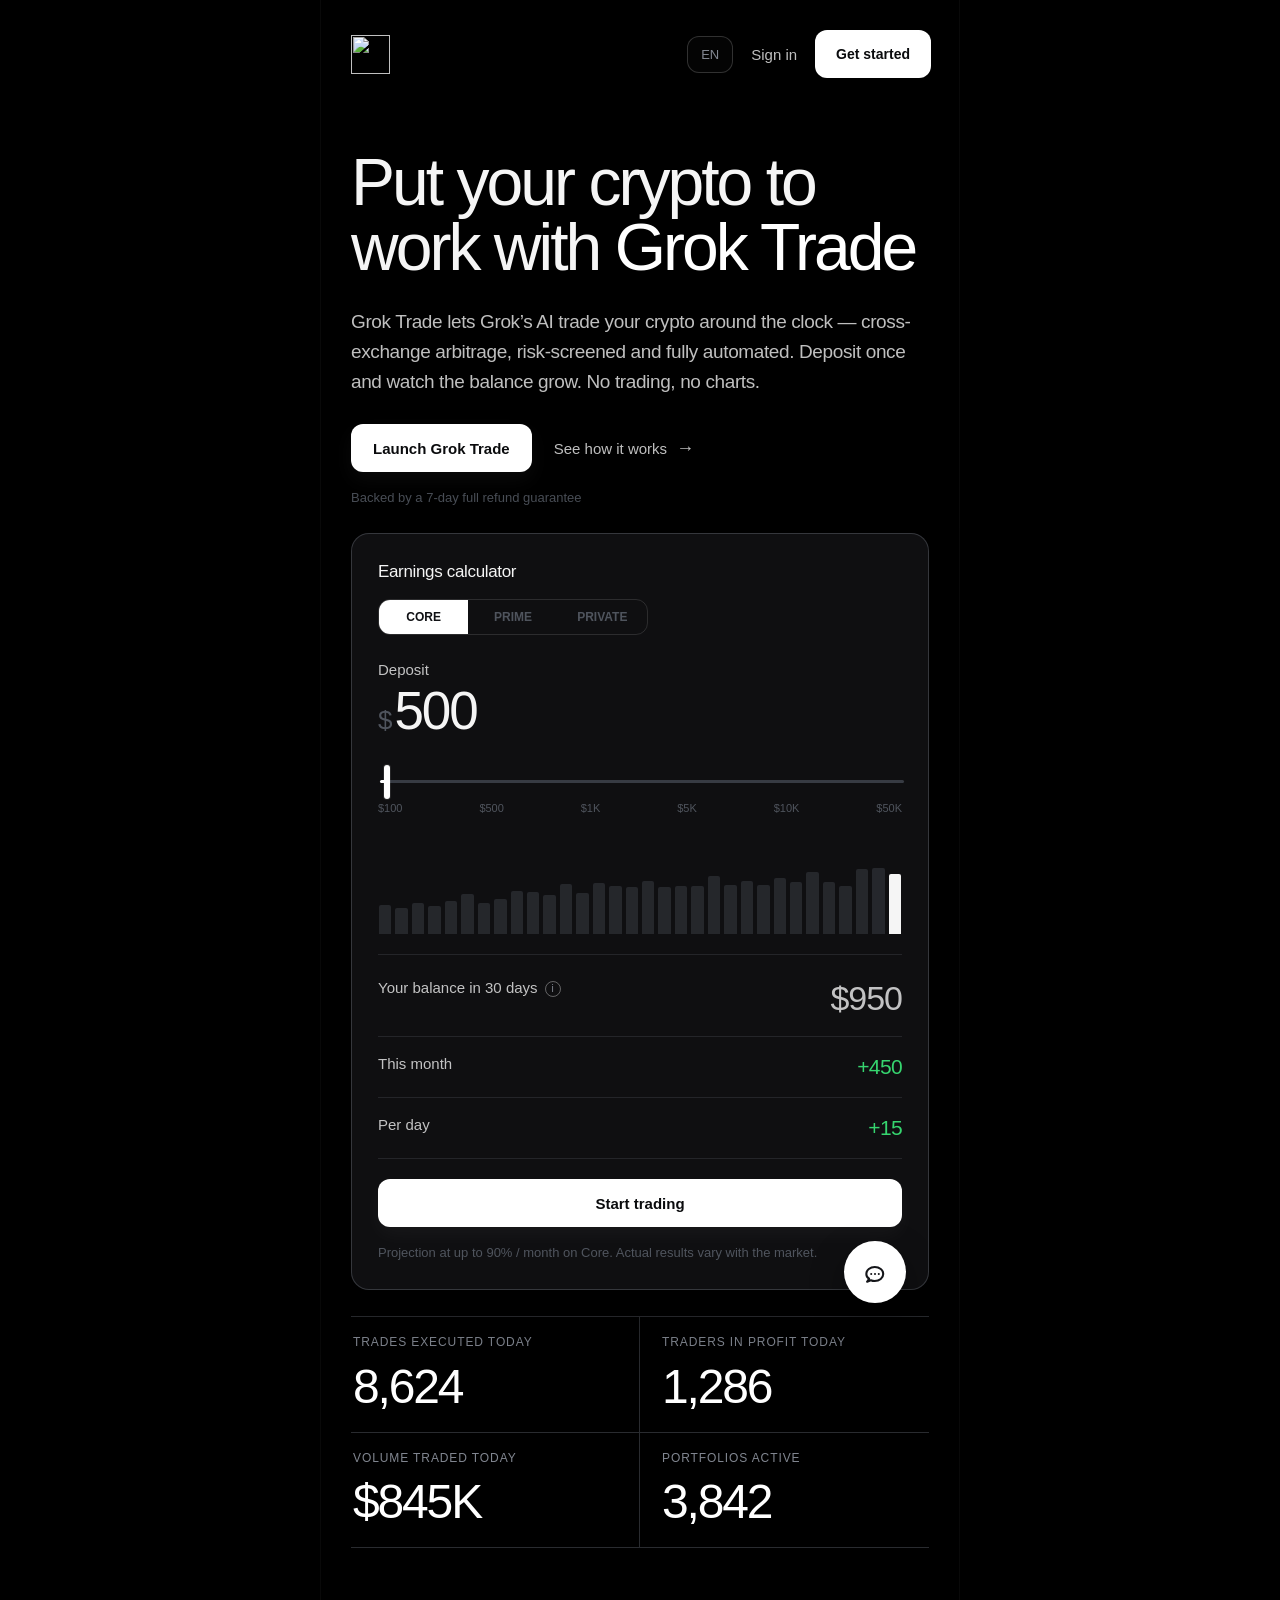
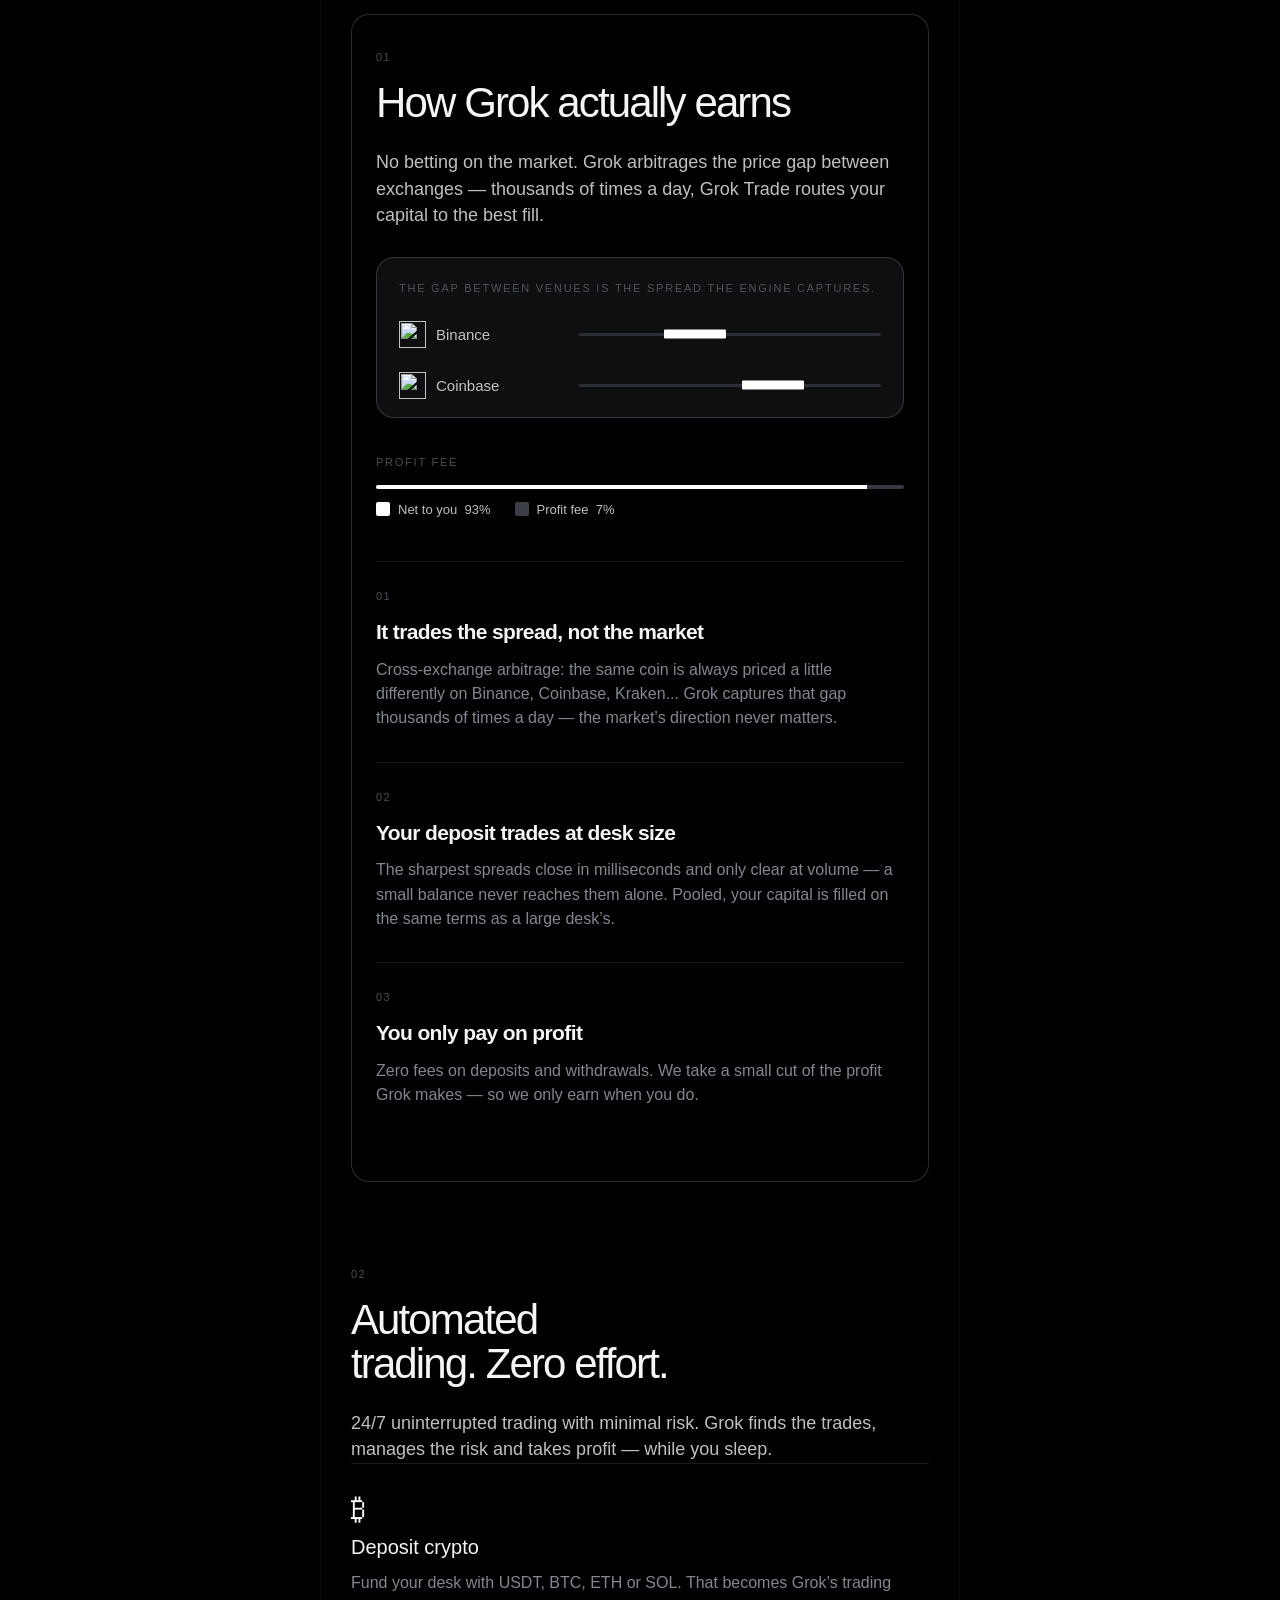
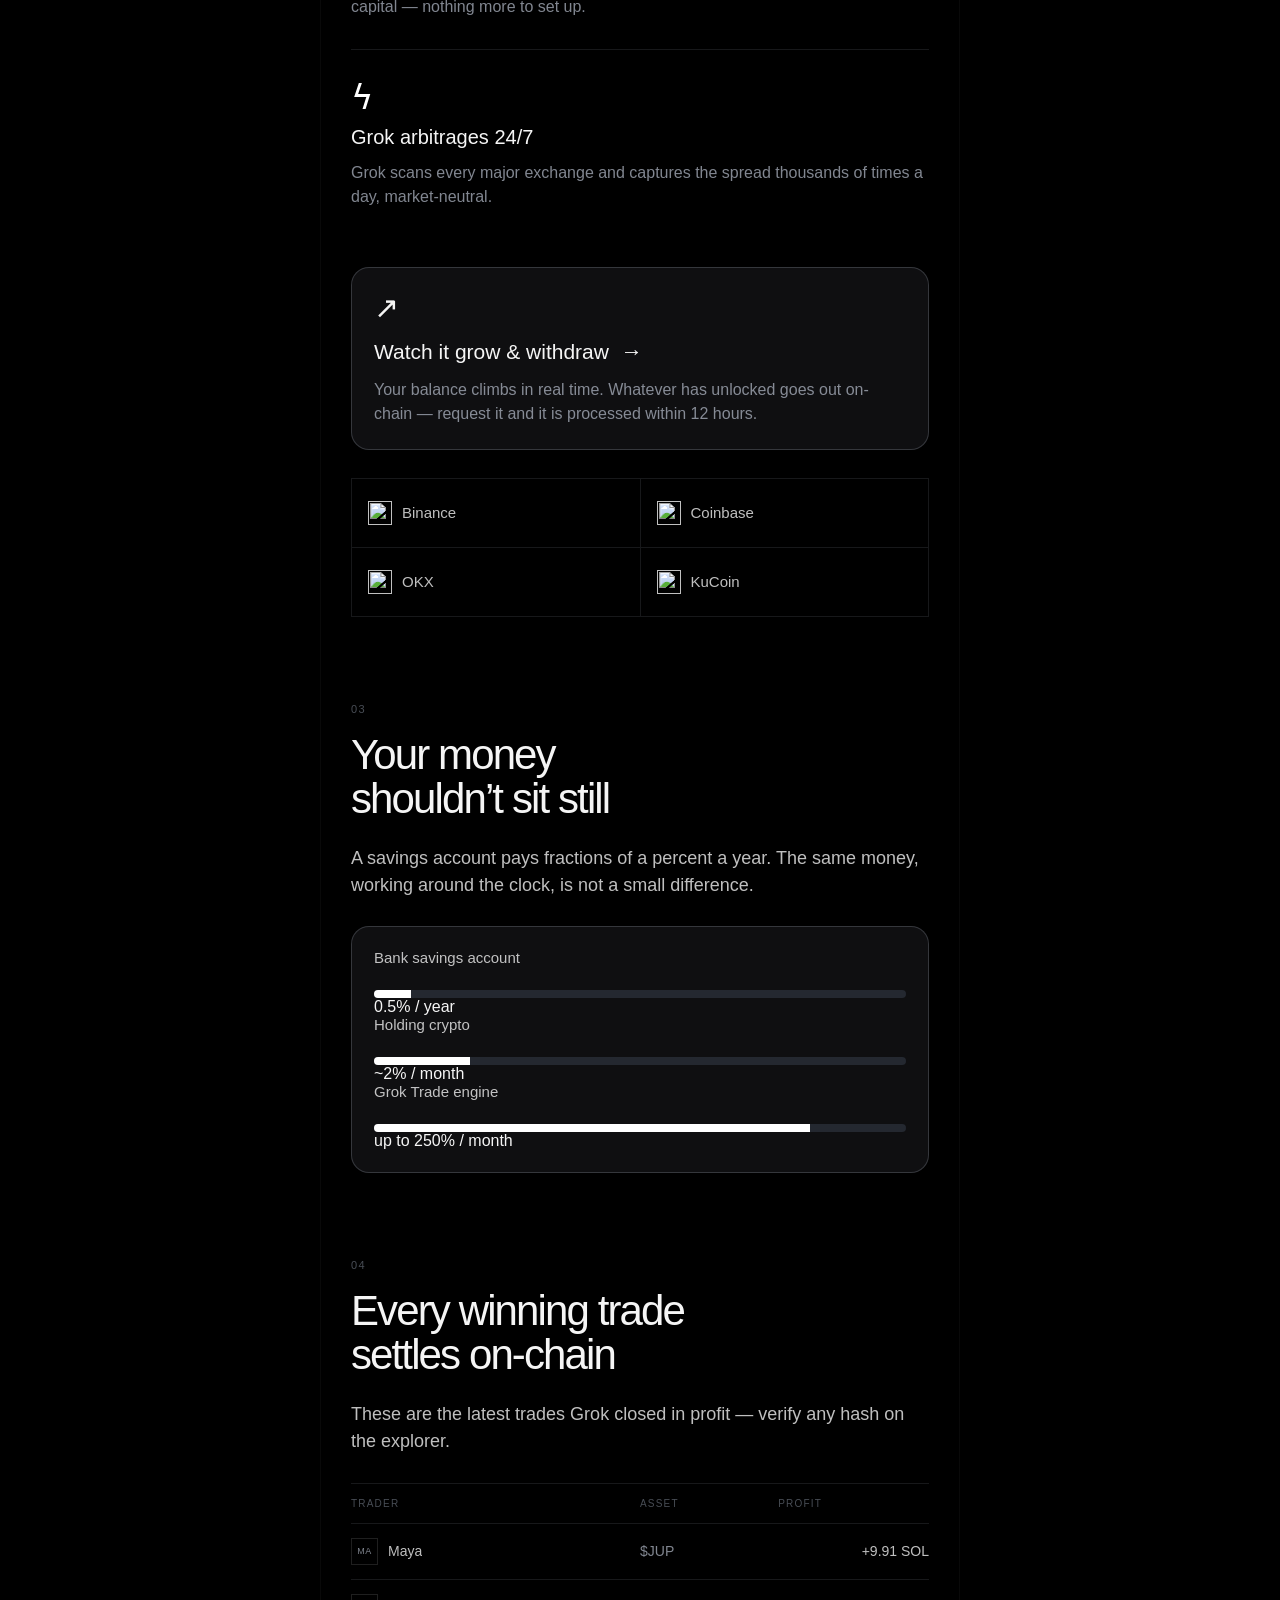
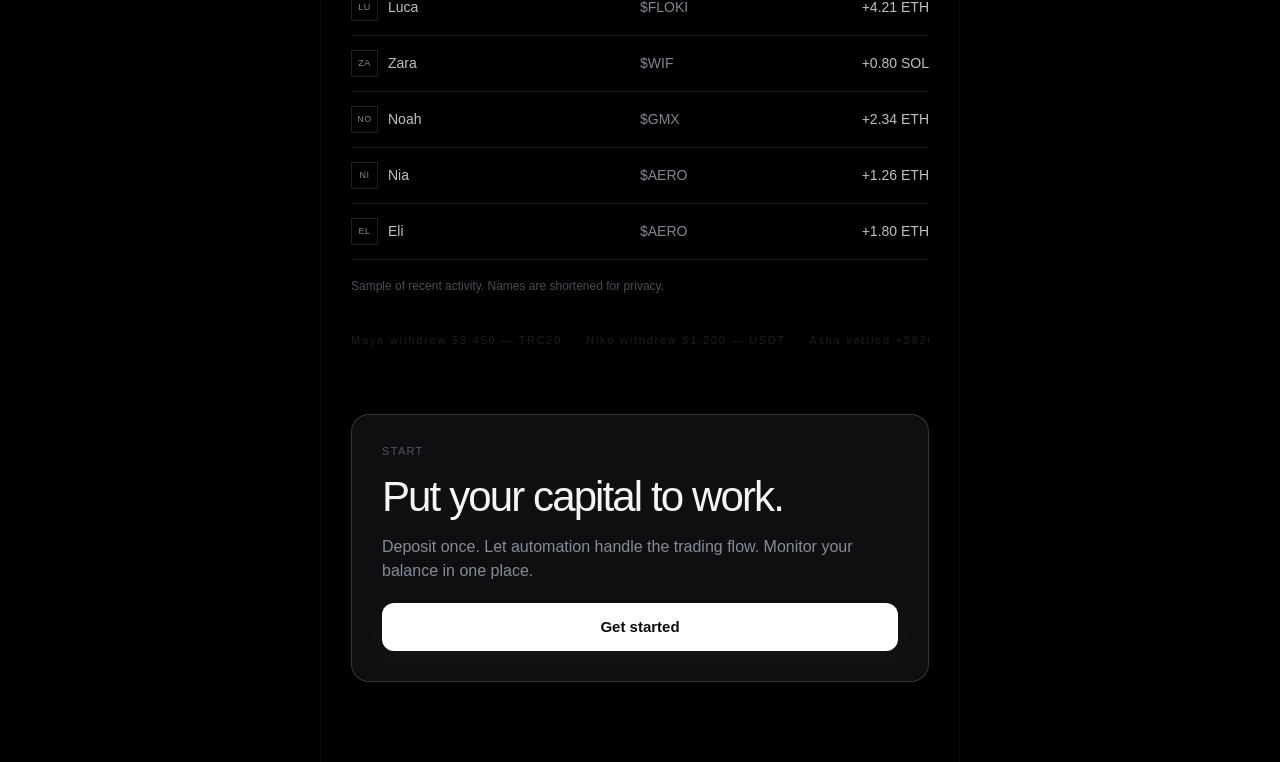
==== commit c956d13c: "Create index.html" ====
--- a/index.html
+++ b/index.html
@@ -13,15 +13,7 @@
     <header class="site-header">
       <a class="brand" href="#top" aria-label="Grok Trade home">
         <span class="brand-mark" aria-hidden="true">
-          <img
-            src="assets/grok.jpg"
-            alt=""
-            class="grok-icon grok-image"
-            hidden
-            onload="this.hidden=false; this.nextElementSibling.hidden=true;"
-            onerror="this.hidden=true; this.nextElementSibling.hidden=false;"
-          />
-          <span class="grok-placeholder" title="Grok icon placeholder"></span>
+          <img src="assets/grok.jpg" alt="" class="grok-icon" />
         </span>
       </a>
 
@@ -101,7 +93,7 @@
           </article>
           <article class="stat-item">
             <span class="stat-label">VOLUME TRADED TODAY</span>
-            <strong>$2.37M</strong>
+            <strong>$845K</strong>
           </article>
           <article class="stat-item">
             <span class="stat-label">PORTFOLIOS ACTIVE</span>
@@ -189,16 +181,22 @@
         <h2>Your money<br />shouldn’t sit still</h2>
         <p class="section-copy">A savings account pays fractions of a percent a year. The same money, working around the clock, is not a small difference.</p>
 
-        <div class="comparison-card">
-          <div class="comparison-label">Bank savings account</div>
-          <div class="comparison-line"><span></span></div>
-          <div class="comparison-foot"><span>Traditional yield</span><span class="muted">Fixed by the bank</span></div>
-        </div>
-
-        <div class="comparison-card accent-card">
-          <div class="comparison-label">Grok Trade</div>
-          <div class="comparison-line"><span></span></div>
-          <div class="comparison-foot"><span>Always active</span><span class="muted">Market-driven</span></div>
+        <div class="comparison-card comparison-stack">
+          <div class="comparison-row">
+            <div class="comparison-label">Bank savings account</div>
+            <div class="comparison-line"><span style="width:7%"></span></div>
+            <div class="comparison-stat">0.5% <span>/ year</span></div>
+          </div>
+          <div class="comparison-row">
+            <div class="comparison-label">Holding crypto</div>
+            <div class="comparison-line"><span style="width:18%"></span></div>
+            <div class="comparison-stat">~2% <span>/ month</span></div>
+          </div>
+          <div class="comparison-row comparison-row-engine">
+            <div class="comparison-label">Grok Trade engine</div>
+            <div class="comparison-line"><span style="width:82%"></span></div>
+            <div class="comparison-stat">up to 250% <span>/ month</span></div>
+          </div>
         </div>
       </section>
 
@@ -214,38 +212,38 @@
             <span role="columnheader">Profit</span>
           </div>
           <div class="trade-row" role="row">
-            <div class="trade-person" role="cell"><span class="trade-avatar">DK</span><span>David K—</span></div>
+            <div class="trade-person" role="cell"><span class="trade-avatar">MA</span><span>Maya</span></div>
             <span class="trade-asset" role="cell">$JUP</span>
             <span class="trade-profit" role="cell">+9.91 SOL</span>
           </div>
           <div class="trade-row" role="row">
-            <div class="trade-person" role="cell"><span class="trade-avatar">SR</span><span>Sofia R—</span></div>
+            <div class="trade-person" role="cell"><span class="trade-avatar">LU</span><span>Luca</span></div>
             <span class="trade-asset" role="cell">$FLOKI</span>
             <span class="trade-profit" role="cell">+4.21 ETH</span>
           </div>
           <div class="trade-row" role="row">
-            <div class="trade-person" role="cell"><span class="trade-avatar">TH</span><span>Tom H—</span></div>
+            <div class="trade-person" role="cell"><span class="trade-avatar">ZA</span><span>Zara</span></div>
             <span class="trade-asset" role="cell">$WIF</span>
             <span class="trade-profit" role="cell">+0.80 SOL</span>
           </div>
           <div class="trade-row" role="row">
-            <div class="trade-person" role="cell"><span class="trade-avatar">OH</span><span>Omar H—</span></div>
+            <div class="trade-person" role="cell"><span class="trade-avatar">NO</span><span>Noah</span></div>
             <span class="trade-asset" role="cell">$GMX</span>
             <span class="trade-profit" role="cell">+2.34 ETH</span>
           </div>
           <div class="trade-row" role="row">
-            <div class="trade-person" role="cell"><span class="trade-avatar">MK</span><span>Mia K—</span></div>
+            <div class="trade-person" role="cell"><span class="trade-avatar">NI</span><span>Nia</span></div>
             <span class="trade-asset" role="cell">$AERO</span>
             <span class="trade-profit" role="cell">+1.26 ETH</span>
           </div>
           <div class="trade-row" role="row">
-            <div class="trade-person" role="cell"><span class="trade-avatar">EL</span><span>Emma L—</span></div>
+            <div class="trade-person" role="cell"><span class="trade-avatar">EL</span><span>Eli</span></div>
             <span class="trade-asset" role="cell">$AERO</span>
             <span class="trade-profit" role="cell">+1.80 ETH</span>
           </div>
         </div>
         <p class="trade-note">Sample of recent activity. Names are shortened for privacy.</p>
-        <div class="trade-ticker" aria-hidden="true">David withdrew $3,450 — TRC20&nbsp;&nbsp;·&nbsp;&nbsp;Marcus T. withdrew $1,200 — USDT&nbsp;&nbsp;·&nbsp;&nbsp;Lina K. settled +$820 — SOL</div>
+        <div class="trade-ticker" aria-hidden="true"><div class="ticker-track"><span>Maya withdrew $3,450 — TRC20&nbsp;&nbsp;·&nbsp;&nbsp;Niko withdrew $1,200 — USDT&nbsp;&nbsp;·&nbsp;&nbsp;Asha settled +$820 — SOL&nbsp;&nbsp;·&nbsp;&nbsp;Leo withdrew $2,080 — ERC20</span><span aria-hidden="true">Maya withdrew $3,450 — TRC20&nbsp;&nbsp;·&nbsp;&nbsp;Niko withdrew $1,200 — USDT&nbsp;&nbsp;·&nbsp;&nbsp;Asha settled +$820 — SOL&nbsp;&nbsp;·&nbsp;&nbsp;Leo withdrew $2,080 — ERC20</span></div></div>
       </section>
 
       <section id="start" class="cta section-pad reveal">
--- a/style.css
+++ b/style.css
@@ -58,18 +58,17 @@
   place-items: center;
   position: relative;
 }
-.grok-icon { width: 38px; height: 38px; object-fit: contain; }
-.grok-fallback {
-  width: 38px; height: 38px;
-  display: grid; place-items: center;
-  border: 1px solid rgba(255,255,255,.14);
+.grok-icon { width: 39px; height: 39px; object-fit: contain; }
+.grok-placeholder {
+  width: 39px;
+  height: 39px;
+  display: block;
+  border: 1px dashed rgba(255,255,255,.16);
   border-radius: 50%;
-  color: rgba(255,255,255,.9);
-  font-size: 17px;
-  font-weight: 700;
-  letter-spacing: -.03em;
-}
-.grok-icon + .grok-fallback { display:none; }
+  box-sizing: border-box;
+  background: rgba(255,255,255,.01);
+}
+.grok-image[hidden] { display: none !important; }
 
 .header-actions { display:flex; align-items:center; gap:18px; }
 .ghost {
@@ -278,7 +277,7 @@
 }
 
 /* === Screenshot-aligned additions === */
-.stats { padding-top: 2px; }
+.stats { padding-top: 26px; }
 .stats-grid {
   display: grid;
   grid-template-columns: repeat(2, minmax(0, 1fr));
@@ -322,18 +321,6 @@
   width: 39px;
   height: 39px;
   object-fit: contain;
-  filter: brightness(0) invert(1);
-}
-.grok-fallback {
-  width: 39px;
-  height: 39px;
-  display: none;
-  place-items: center;
-}
-.grok-fallback svg {
-  width: 39px;
-  height: 39px;
-  fill: #fff;
 }
 
 .venue-icon,
@@ -412,7 +399,7 @@
 }
 
 @media (max-width: 560px) {
-  .stats { padding-top: 0; }
+  .stats { padding-top: 22px; }
   .stat-item { padding-top: 16px; padding-bottom: 19px; }
   .stat-item:nth-child(odd) { padding-right: 16px; }
   .stat-item:nth-child(even) { padding-left: 16px; }
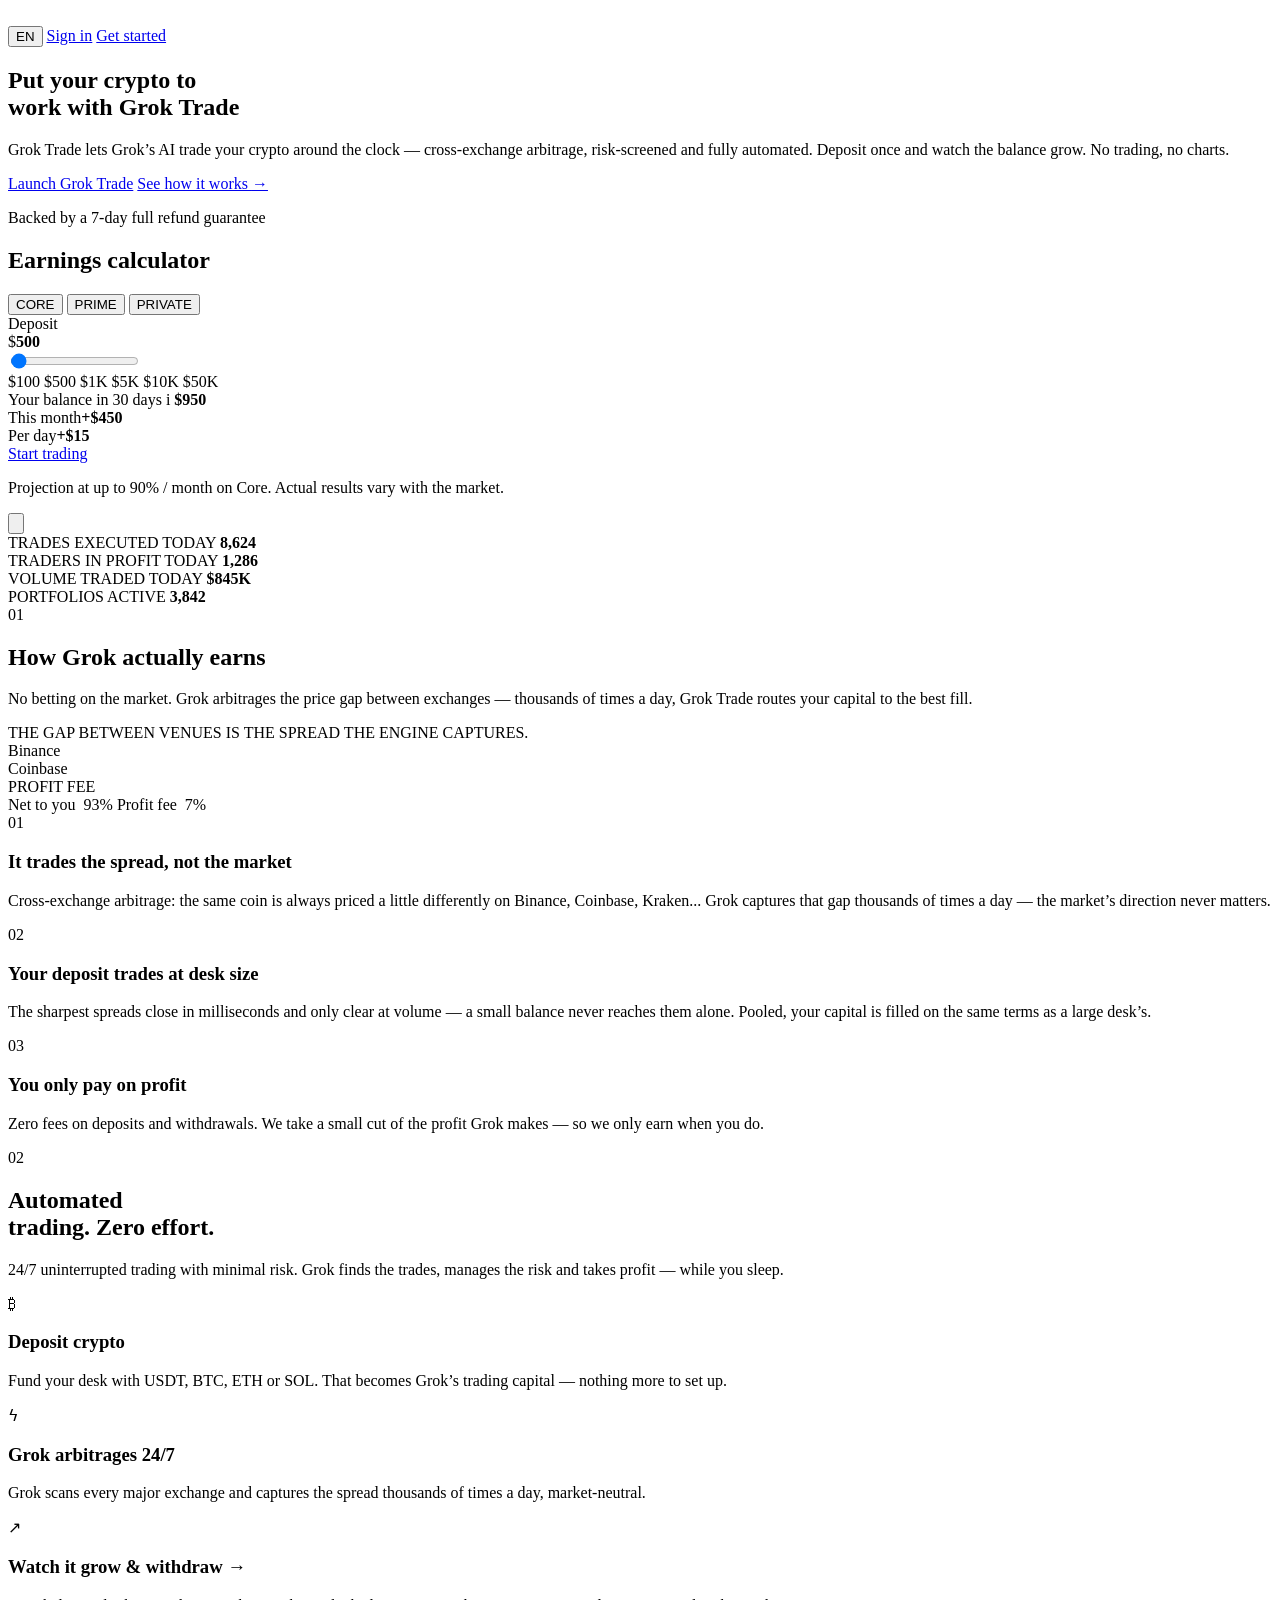
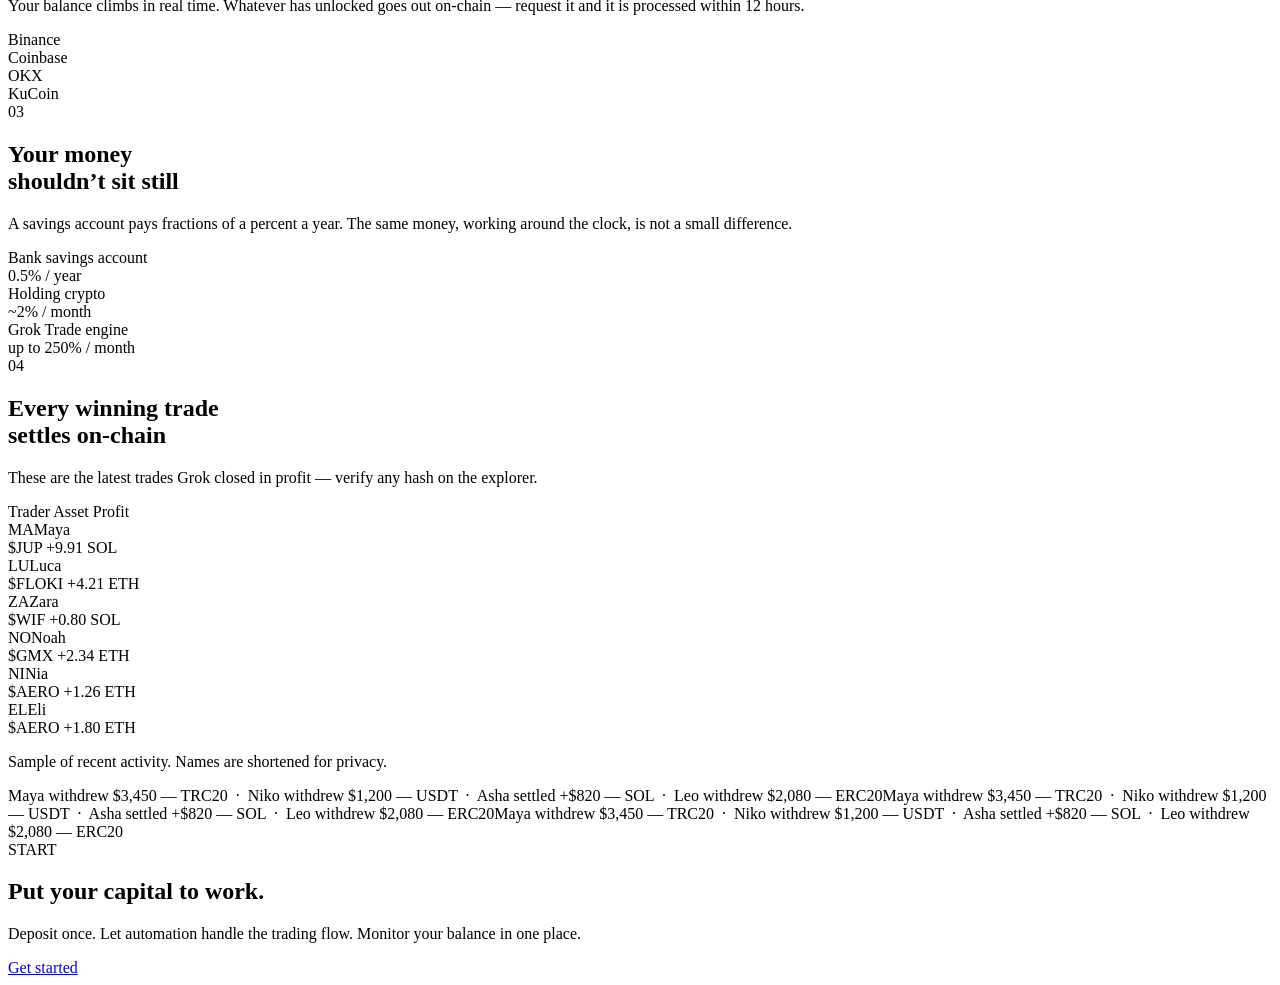
==== commit 9a6d7d45: "Create index.html" ====
--- a/index.html
+++ b/index.html
@@ -243,7 +243,7 @@
           </div>
         </div>
         <p class="trade-note">Sample of recent activity. Names are shortened for privacy.</p>
-        <div class="trade-ticker" aria-hidden="true"><div class="ticker-track"><span>Maya withdrew $3,450 — TRC20&nbsp;&nbsp;·&nbsp;&nbsp;Niko withdrew $1,200 — USDT&nbsp;&nbsp;·&nbsp;&nbsp;Asha settled +$820 — SOL&nbsp;&nbsp;·&nbsp;&nbsp;Leo withdrew $2,080 — ERC20</span><span aria-hidden="true">Maya withdrew $3,450 — TRC20&nbsp;&nbsp;·&nbsp;&nbsp;Niko withdrew $1,200 — USDT&nbsp;&nbsp;·&nbsp;&nbsp;Asha settled +$820 — SOL&nbsp;&nbsp;·&nbsp;&nbsp;Leo withdrew $2,080 — ERC20</span></div></div>
+        <div class="trade-ticker" aria-hidden="true"><div class="ticker-track"><span>Maya withdrew $3,450 — TRC20&nbsp;&nbsp;·&nbsp;&nbsp;Niko withdrew $1,200 — USDT&nbsp;&nbsp;·&nbsp;&nbsp;Asha settled +$820 — SOL&nbsp;&nbsp;·&nbsp;&nbsp;Leo withdrew $2,080 — ERC20</span><span aria-hidden="true">Maya withdrew $3,450 — TRC20&nbsp;&nbsp;·&nbsp;&nbsp;Niko withdrew $1,200 — USDT&nbsp;&nbsp;·&nbsp;&nbsp;Asha settled +$820 — SOL&nbsp;&nbsp;·&nbsp;&nbsp;Leo withdrew $2,080 — ERC20</span><span aria-hidden="true">Maya withdrew $3,450 — TRC20&nbsp;&nbsp;·&nbsp;&nbsp;Niko withdrew $1,200 — USDT&nbsp;&nbsp;·&nbsp;&nbsp;Asha settled +$820 — SOL&nbsp;&nbsp;·&nbsp;&nbsp;Leo withdrew $2,080 — ERC20</span></div></div>
       </section>
 
       <section id="start" class="cta section-pad reveal">
--- a/style.css
+++ b/style.css
@@ -1,444 +1,262 @@
-:root {
-  --bg: #000000;
-  --panel: #0f0f11;
-  --panel-2: #1a1a1a;
-  --text: rgba(255,255,255,.96);
-  --soft: rgba(255,255,255,.75);
-  --muted: rgba(196,203,218,.66);
-  --muted-2: rgba(151,160,178,.48);
-  --line: rgba(185,194,214,.12);
-  --line-strong: rgba(185,194,214,.22);
-  --accent: #36d56f;
-  --shadow: 0 30px 60px rgba(0,0,0,.22);
-  --radius: 18px;
-}
-
-* { box-sizing: border-box; }
-html { scroll-behavior: smooth; }
-body {
-  margin: 0;
-  background: var(--bg);
-  color: var(--text);
-  font-family: Inter, ui-sans-serif, -apple-system, BlinkMacSystemFont, "Segoe UI", Roboto, Helvetica, Arial, sans-serif;
-  -webkit-font-smoothing: antialiased;
-  text-rendering: optimizeLegibility;
-  overflow-x: hidden;
-}
-
-a { color: inherit; text-decoration: none; }
-button, input { font: inherit; }
-button { color: inherit; }
-
-.page {
-  width: min(100%, 640px);
-  margin: 0 auto;
-  background: var(--bg);
-  min-height: 100vh;
-  border-inline: 1px solid rgba(255,255,255,.035);
-}
-
-.site-header {
-  min-height: 104px;
-  padding: 28px 28px 24px;
-  display: flex;
-  align-items: center;
-  justify-content: space-between;
-  gap: 18px;
-  position: sticky;
-  top: 0;
-  z-index: 20;
-  background: linear-gradient(180deg, rgba(0,0,0,.98), rgba(0,0,0,.88) 72%, rgba(0,0,0,0));
-  backdrop-filter: blur(10px);
-}
-
-.brand-mark {
-  width: 42px;
-  height: 42px;
-  display: grid;
-  place-items: center;
-  position: relative;
-}
-.grok-icon { width: 39px; height: 39px; object-fit: contain; }
-.grok-placeholder {
-  width: 39px;
-  height: 39px;
-  display: block;
-  border: 1px dashed rgba(255,255,255,.16);
-  border-radius: 50%;
-  box-sizing: border-box;
-  background: rgba(255,255,255,.01);
-}
-.grok-image[hidden] { display: none !important; }
-
-.header-actions { display:flex; align-items:center; gap:18px; }
-.ghost {
-  background: rgba(255,255,255,.015);
-  border: 1px solid rgba(255,255,255,.18);
-  border-radius: 12px;
-  padding: 10px 13px;
-  font-size: 13px;
-  color: var(--muted);
-}
-.language { cursor: default; }
-.sign-in { font-size: 15px; color: var(--soft); }
-.pill-button,
-.primary-button {
-  display: inline-flex;
-  align-items: center;
-  justify-content: center;
-  min-height: 48px;
-  border-radius: 12px;
-  font-weight: 600;
-  transition: transform .22s ease, opacity .22s ease, box-shadow .22s ease;
-}
-.pill-button { background: #fff; color:#0a0b0d; padding: 0 21px; font-size: 14px; }
-.primary-button { background:#fff; color:#0a0b0d; padding: 0 22px; font-size: 15px; box-shadow: 0 8px 20px rgba(255,255,255,.04); }
-.pill-button:hover, .primary-button:hover { transform: translateY(-1px); }
-
-.section-pad { padding: 26px 30px 0; }
-.hero { padding-top: 20px; }
-.eyebrow { color: var(--muted-2); font-size: 11px; letter-spacing: .16em; text-transform: uppercase; }
-.eyebrow-rule { display:flex; align-items:center; gap:14px; }
-.eyebrow-rule .rule { height:1px; background:var(--line); flex:1; }
-
-h1, h2, h3, p { margin:0; }
-h1 {
-  margin-top: 26px;
-  font-size: clamp(42px, 10vw, 66px);
-  line-height: .98;
-  font-weight: 400;
-  letter-spacing: -.045em;
-}
-h1 span { color: #fff; }
-.hero-copy {
-  margin-top: 28px;
-  font-size: 19px;
-  line-height: 1.56;
-  color: var(--soft);
-  letter-spacing: -.02em;
-}
-.hero-actions { display:flex; align-items:center; gap:22px; flex-wrap:wrap; margin-top: 28px; }
-.text-link { color: var(--soft); font-size: 15px; }
-.text-link span { font-size:18px; margin-left:5px; }
-.micro-copy { margin-top: 18px; font-size: 13px; color: var(--muted-2); }
-
-.card {
-  margin: 28px 30px 0;
-  border: 1px solid var(--line-strong);
-  border-radius: var(--radius);
-  background: #0f0f11;
-  box-shadow: var(--shadow);
-  position: relative;
-}
-.card-inner { padding: 28px 26px 26px; }
-.card h2 { font-size: 17px; font-weight:500; letter-spacing:-.02em; }
-.segmented {
-  display:grid; grid-template-columns:repeat(3,1fr);
-  margin-top: 17px;
-  width: min(100%, 270px);
-  border:1px solid rgba(255,255,255,.12);
-  border-radius:12px;
-  overflow:hidden;
-}
-.segment {
-  border:0; background:transparent; padding:10px 10px; color:var(--muted-2); font-size:12px; font-weight:600;
-}
-.segment.active { background:#fff; color:#101114; }
-.deposit-label { margin-top: 26px; font-size: 15px; color:var(--soft); }
-.deposit-value { margin-top: 2px; display:flex; align-items:baseline; gap:2px; }
-.deposit-value span { font-size:26px; color:var(--muted-2); }
-.deposit-value strong { font-size: 53px; font-weight: 300; letter-spacing: -.04em; }
-
-.range-wrap { margin-top: 28px; }
-input[type="range"] { width:100%; appearance:none; background:transparent; height: 20px; }
-input[type="range"]::-webkit-slider-runnable-track {
-  height: 3px; border-radius: 999px; background: linear-gradient(90deg, #fff var(--progress, 2.1%), #373b43 var(--progress, 2.1%));
-}
-input[type="range"]::-moz-range-track { height:3px; border-radius:999px; background:#373b43; }
-input[type="range"]::-moz-range-progress { height:3px; border-radius:999px; background:#fff; }
-input[type="range"]::-webkit-slider-thumb {
-  appearance:none; width:6px; height:34px; background:#fff; border-radius:4px; margin-top:-15px; box-shadow: 0 0 0 1px rgba(255,255,255,.1);
-}
-input[type="range"]::-moz-range-thumb { width:6px; height:34px; border:0; background:#fff; border-radius:4px; }
-.range-scale { display:flex; justify-content:space-between; margin-top:7px; font-size:11px; color:var(--muted-2); }
-.bar-chart {
-  height: 92px; display:flex; align-items:flex-end; gap:4px; margin-top:28px; padding-inline: 1px;
-}
-.bar-chart span { flex:1; min-width:0; background:rgba(104,111,125,.25); border-radius:2px 2px 0 0; }
-.bar-chart span.highlight { background:rgba(255,255,255,.96); }
-.calc-divider { height:1px; background:var(--line); margin-top: 20px; }
-.metric-row { display:flex; justify-content:space-between; gap:16px; padding: 18px 0; border-bottom:1px solid var(--line); color:var(--soft); font-size:15px; }
-.metric-row strong { font-size: 21px; font-weight: 400; letter-spacing:-.03em; }
-.metric-large { padding-top: 24px; }
-.metric-large strong { font-size:34px; }
-.green { color: var(--accent); }
-.info { display:inline-grid; width:16px; height:16px; place-items:center; border:1px solid rgba(255,255,255,.35); border-radius:50%; font-size:10px; margin-left:3px; vertical-align:1px; color:var(--muted); }
-.wide { width:100%; margin-top: 20px; }
-.disclaimer { margin-top: 16px; font-size: 13px; line-height:1.55; color:var(--muted-2); }
-.chat-fab {
-  position:absolute; right: 22px; bottom: -14px;
-  width: 62px; height: 62px; border:0; border-radius:50%; background:#fff; color:#141519;
-  display:grid; place-items:center; box-shadow:0 14px 34px rgba(0,0,0,.4);
-}
-.chat-fab svg { width:26px; height:26px; fill:none; stroke:currentColor; stroke-width:1.9; stroke-linecap:round; stroke-linejoin:round; }
-
-.section-section { padding-top: 86px; }
-.section-index { color:var(--muted-2); font-size: 11px; letter-spacing:.12em; margin-bottom:18px; }
-.section-section h2 { font-size:42px; line-height:1.05; font-weight:400; letter-spacing:-.045em; }
-.section-copy { margin-top:24px; font-size:18px; line-height:1.48; color:var(--soft); }
-.spread-card,
-.withdraw-card,
-.comparison-card,
-.cta-card {
-  margin-top: 28px;
-  border:1px solid var(--line-strong);
-  border-radius: 18px;
-  background: #0f0f11;
-}
-.spread-card { padding: 22px 22px 18px; }
-.small-caps { font-size: 11px; letter-spacing:.16em; color:var(--muted-2); line-height:1.55; }
-.venue-row { display:grid; grid-template-columns:160px 1fr; gap:20px; align-items:center; padding-top:24px; }
-.venue-name { display:flex; align-items:center; gap:10px; font-size:15px; color:var(--soft); }
-.venue-symbol, .exchange-logo { display:inline-grid; place-items:center; width:24px; height:24px; font-size:14px; font-weight:700; }
-.venue-symbol.binance, .exchange-logo.binance { font-size:18px; transform:rotate(45deg); }
-.venue-symbol.coinbase, .exchange-logo.coinbase { width:22px;height:22px;border-radius:50%;font-size:14px; background:#fff;color:#111; transform:none; }
-.venue-track { height: 3px; border-radius:99px; background:#2a2e36; position:relative; }
-.venue-marker { position:absolute; top:50%; transform:translateY(-50%); width:62px; height:9px; background:#fff; border-radius:1px; }
-.marker-one { left: 28%; }
-.marker-two { left: 54%; }
-
-.fee-block { margin-top: 36px; }
-.fee-bar { height: 4px; margin-top: 14px; background:#343840; border-radius:3px; overflow:hidden; }
-.fee-bar span { display:block; width:93%; height:100%; background:#fff; }
-.fee-legend { display:flex; gap:24px; flex-wrap:wrap; margin-top:13px; color:var(--soft); font-size:13px; }
-.swatch { display:inline-block; width:14px; height:14px; vertical-align:-2px; margin-right:8px; border-radius:2px; }
-.swatch.white { background:#fff; }
-.swatch.gray { background:#3b3f48; }
-.info-stack { margin-top: 44px; }
-.info-item { padding: 28px 0 31px; border-top:1px solid var(--line); }
-.info-item h3 { font-size:21px; line-height:1.18; font-weight:600; letter-spacing:-.03em; }
-.info-item p { margin-top:13px; color:var(--muted); font-size:16px; line-height:1.52; }
-
-.feature-item { padding: 30px 0; border-top:1px solid var(--line); }
-.feature-icon { font-size:30px; color:#fff; line-height:1; margin-bottom:12px; }
-.feature-icon.bolt { font-size:34px; }
-.feature-item h3 { font-size:20px; font-weight:500; }
-.feature-item p { margin-top:12px; color:var(--muted); line-height:1.5; font-size:16px; }
-.withdraw-card { padding: 22px; }
-.withdraw-icon { font-size:30px; margin-bottom:14px; }
-.withdraw-card h3 { font-size:21px; font-weight:500; }
-.withdraw-card h3 span { margin-left:6px; font-size:22px; }
-.withdraw-card p { margin-top:13px; color:var(--muted); font-size:16px; line-height:1.52; }
-.exchange-grid { display:grid; grid-template-columns:repeat(2,1fr); border-top:1px solid var(--line); border-left:1px solid var(--line); margin-top: 28px; }
-.exchange { padding:22px 0 22px 16px; border-right:1px solid var(--line); border-bottom:1px solid var(--line); display:flex; align-items:center; gap:10px; color:var(--soft); font-size:15px; }
-.exchange-logo.okx { width:auto; font-size:13px; letter-spacing:.08em; }
-.exchange-logo.kucoin { border-radius:5px; border:2px solid #fff; width:23px; height:23px; font-size:11px; }
-
-.comparison-card { padding: 22px; }
-.accent-card { background:linear-gradient(180deg, rgba(15,20,17,.9), rgba(10,13,12,.96)); }
-.comparison-label { font-size:15px; color:var(--soft); }
-.comparison-line { margin-top:24px; height:8px; background:#242830; border-radius:20px; overflow:hidden; }
-.comparison-line span { display:block; width:27%; height:100%; background:#fff; }
-.accent-card .comparison-line span { width:78%; }
-.comparison-foot { display:flex; justify-content:space-between; gap:12px; margin-top:12px; font-size:12px; color:var(--soft); }
-.muted { color:var(--muted-2); }
-
-.cta { padding-bottom: 80px; }
-.cta-card { padding: 30px; }
-.cta-card h2 { font-size:42px; font-weight:400; line-height:1.03; letter-spacing:-.045em; }
-.cta-card p { margin-top:16px; color:var(--muted); font-size:16px; line-height:1.5; }
-
-.reveal { opacity:0; transform:translateY(22px); transition: opacity .7s ease, transform .7s ease; }
-.reveal.visible { opacity:1; transform:none; }
-
-@media (min-width: 720px) {
-  body { background: #000; }
-  .page { box-shadow: 0 0 100px rgba(0,0,0,.55); }
-}
-
-@media (max-width: 560px) {
-  .site-header { padding-inline:20px; min-height:88px; }
-  .header-actions { gap:12px; }
-  .sign-in { font-size:14px; }
-  .pill-button { min-height:44px; padding-inline:15px; font-size:13px; }
-  .ghost { padding:9px 11px; }
-  .section-pad { padding-inline:22px; }
-  .card { margin-inline:22px; }
-  h1 { font-size: 49px; }
-  .hero-copy { font-size:17px; }
-  .section-section h2, .cta-card h2 { font-size:37px; }
-  .venue-row { grid-template-columns:118px 1fr; }
-  .venue-marker { width:54px; }
-}
-
-@media (prefers-reduced-motion: reduce) {
-  html { scroll-behavior:auto; }
-  .reveal { opacity:1; transform:none; transition:none; }
-}
-
-/* === Screenshot-aligned additions === */
-.stats { padding-top: 26px; }
-.stats-grid {
-  display: grid;
-  grid-template-columns: repeat(2, minmax(0, 1fr));
-  border-top: 1px solid var(--line-strong);
-  border-bottom: 1px solid var(--line-strong);
-}
-.stat-item {
-  min-width: 0;
-  padding: 17px 3px 22px 2px;
-}
-.stat-item:nth-child(odd) {
-  padding-right: 22px;
-  border-right: 1px solid var(--line-strong);
-}
-.stat-item:nth-child(even) {
-  padding-left: 22px;
-}
-.stat-item:nth-child(n+3) {
-  border-top: 1px solid var(--line-strong);
-}
-.stat-label {
-  display: block;
-  color: var(--muted);
-  font-size: 12px;
-  letter-spacing: .075em;
-  line-height: 1.35;
-  text-transform: uppercase;
-}
-.stat-item strong {
-  display: block;
-  margin-top: 12px;
-  font-size: 48px;
-  line-height: .98;
-  font-weight: 300;
-  letter-spacing: -.045em;
-  color: #fff;
-}
-
-.brand-mark .grok-icon {
-  display: block;
-  width: 39px;
-  height: 39px;
-  object-fit: contain;
-}
-
-.venue-icon,
-.exchange-icon {
-  display: block;
-  flex: 0 0 auto;
-  width: 26px;
-  height: 26px;
-  object-fit: contain;
-}
-.venue-name .venue-icon { width: 27px; height: 27px; }
-.exchange { min-height: 68px; }
-.exchange-icon { width: 24px; height: 24px; }
-
-.onchain-section { padding-bottom: 12px; }
-.onchain-section .section-copy { max-width: 560px; }
-.trade-table {
-  margin-top: 28px;
-  border-top: 1px solid var(--line);
-  border-bottom: 1px solid var(--line);
-}
-.trade-row {
-  display: grid;
-  grid-template-columns: minmax(0, 1.55fr) minmax(76px, .7fr) minmax(96px, .85fr);
-  align-items: center;
-  gap: 14px;
-  min-height: 56px;
-  border-top: 1px solid var(--line);
-  color: var(--soft);
-  font-size: 14px;
-}
-.trade-row:first-child { border-top: 0; }
-.trade-head {
-  min-height: 39px;
-  color: var(--muted-2);
-  font-size: 10px;
-  letter-spacing: .12em;
-  text-transform: uppercase;
-}
-.trade-person {
-  display: flex;
-  align-items: center;
-  min-width: 0;
-  gap: 10px;
-}
-.trade-avatar {
-  display: inline-grid;
-  place-items: center;
-  flex: 0 0 27px;
-  width: 27px;
-  height: 27px;
-  border: 1px solid rgba(255,255,255,.12);
-  color: var(--muted);
-  font-size: 9px;
-  letter-spacing: .05em;
-}
-.trade-person > span:last-child {
-  overflow: hidden;
-  text-overflow: ellipsis;
-  white-space: nowrap;
-}
-.trade-asset {
-  color: var(--muted);
-  white-space: nowrap;
-}
-.trade-profit {
-  color: var(--soft);
-  text-align: right;
-  white-space: nowrap;
-}
-.trade-note {
-  margin-top: 18px;
-  color: var(--muted-2);
-  font-size: 12px;
-  line-height: 1.45;
-}
-
-@media (max-width: 560px) {
-  .stats { padding-top: 22px; }
-  .stat-item { padding-top: 16px; padding-bottom: 19px; }
-  .stat-item:nth-child(odd) { padding-right: 16px; }
-  .stat-item:nth-child(even) { padding-left: 16px; }
-  .stat-label { font-size: 10px; }
-  .stat-item strong { font-size: 39px; margin-top: 11px; }
-  .trade-row { grid-template-columns: minmax(0, 1.4fr) minmax(65px, .62fr) minmax(90px, .78fr); gap: 9px; font-size: 13px; }
-  .trade-head { font-size: 9px; }
-}
-
-@media (max-width: 380px) {
-  .stat-item strong { font-size: 34px; }
-  .trade-row { grid-template-columns: minmax(0, 1.25fr) 60px 88px; }
-  .trade-avatar { flex-basis: 25px; width:25px; height:25px; }
-}
-
-/* Outer section treatment from the supplied reference frame. */
-#how-it-works.section-section {
-  margin: 66px 30px 0;
-  padding: 36px 24px 42px;
-  border: 1px solid var(--line-strong);
-  border-radius: 18px;
-  background: #000;
-}
-#how-it-works.section-section .section-index { margin-bottom: 18px; }
-#how-it-works.section-section .spread-card { margin-top: 28px; }
-.trade-ticker {
-  margin-top: 38px;
-  color: rgba(151,160,178,.18);
-  font-size: 11px;
-  letter-spacing: .16em;
-  line-height: 1.4;
-  white-space: nowrap;
-  overflow: hidden;
-  text-overflow: clip;
-}
-@media (max-width: 560px) {
-  #how-it-works.section-section {
-    margin: 50px 22px 0;
-    padding: 30px 18px 34px;
-  }
-  .trade-ticker { margin-top: 30px; font-size: 9px; }
-}
+<!doctype html>
+<html lang="en">
+<head>
+  <meta charset="utf-8" />
+  <meta name="viewport" content="width=device-width, initial-scale=1, viewport-fit=cover" />
+  <meta name="theme-color" content="#050608" />
+  <meta name="description" content="Grok Trade dark mobile UI replica" />
+  <title>Grok Trade UI</title>
+  <link rel="stylesheet" href="style.css" />
+</head>
+<body>
+  <div class="page">
+    <header class="site-header">
+      <a class="brand" href="#top" aria-label="Grok Trade home">
+        <span class="brand-mark" aria-hidden="true">
+          <img src="assets/grok.jpg" alt="" class="grok-icon" />
+        </span>
+      </a>
+
+      <div class="header-actions">
+        <button class="ghost language" type="button">EN</button>
+        <a class="sign-in" href="#start">Sign in</a>
+        <a class="pill-button" href="#calculator">Get started</a>
+      </div>
+    </header>
+
+    <main id="top">
+
+
+      <section class="hero section-pad">
+        <h1>Put your crypto to<br />work with <span>Grok Trade</span></h1>
+        <p class="hero-copy">Grok Trade lets Grok’s AI trade your crypto around the clock — cross-exchange arbitrage, risk-screened and fully automated. Deposit once and watch the balance grow. No trading, no charts.</p>
+
+        <div class="hero-actions">
+          <a class="primary-button" href="#calculator">Launch Grok Trade</a>
+          <a class="text-link" href="#how-it-works">See how it works <span aria-hidden="true">→</span></a>
+        </div>
+
+        <p class="micro-copy">Backed by a 7-day full refund guarantee</p>
+      </section>
+
+      <section id="calculator" class="card calculator-card reveal">
+        <div class="card-inner">
+          <h2>Earnings calculator</h2>
+          <div class="segmented" role="tablist" aria-label="Plan">
+            <button class="segment active" role="tab" aria-selected="true" data-plan="core">CORE</button>
+            <button class="segment" role="tab" aria-selected="false" data-plan="prime">PRIME</button>
+            <button class="segment" role="tab" aria-selected="false" data-plan="private">PRIVATE</button>
+          </div>
+
+          <div class="deposit-label">Deposit</div>
+          <div class="deposit-value"><span>$</span><strong id="depositValue">500</strong></div>
+
+          <div class="range-wrap">
+            <input id="depositRange" type="range" min="100" max="50000" value="500" step="100" aria-label="Deposit amount" />
+            <div class="range-scale">
+              <span>$100</span>
+              <span>$500</span>
+              <span>$1K</span>
+              <span>$5K</span>
+              <span>$10K</span>
+              <span>$50K</span>
+            </div>
+          </div>
+
+          <div class="bar-chart" id="barChart" aria-hidden="true"></div>
+
+          <div class="calc-divider"></div>
+          <div class="metric-row metric-large">
+            <span>Your balance in 30 days <span class="info">i</span></span>
+            <strong id="balanceValue">$950</strong>
+          </div>
+          <div class="metric-row"><span>This month</span><strong class="green" id="monthValue">+$450</strong></div>
+          <div class="metric-row"><span>Per day</span><strong class="green" id="dayValue">+$15</strong></div>
+
+          <a class="primary-button wide" href="#start">Start trading</a>
+          <p class="disclaimer">Projection at up to 90% / month on Core. Actual results vary with the market.</p>
+        </div>
+        <button class="chat-fab" type="button" aria-label="Chat with us">
+          <svg viewBox="0 0 24 24" aria-hidden="true"><path d="M6.5 18.2 4.7 21l3.5-1.4c1.1.5 2.3.7 3.6.7 4.3 0 7.8-2.9 7.8-6.5S16.1 7.3 11.8 7.3 4 10.2 4 13.8c0 1.7.9 3.3 2.5 4.4Z"/><path d="M8.5 13.8h.01M12 13.8h.01M15.5 13.8h.01"/></svg>
+        </button>
+      </section>
+
+      <section class="stats section-pad reveal" aria-label="Today's trading activity">
+        <div class="stats-grid">
+          <article class="stat-item">
+            <span class="stat-label">TRADES EXECUTED TODAY</span>
+            <strong>8,624</strong>
+          </article>
+          <article class="stat-item">
+            <span class="stat-label">TRADERS IN PROFIT TODAY</span>
+            <strong>1,286</strong>
+          </article>
+          <article class="stat-item">
+            <span class="stat-label">VOLUME TRADED TODAY</span>
+            <strong>$845K</strong>
+          </article>
+          <article class="stat-item">
+            <span class="stat-label">PORTFOLIOS ACTIVE</span>
+            <strong>3,842</strong>
+          </article>
+        </div>
+      </section>
+
+      <section id="how-it-works" class="section-pad section-section reveal">
+        <div class="section-index">01</div>
+        <h2>How Grok actually earns</h2>
+        <p class="section-copy">No betting on the market. Grok arbitrages the price gap between exchanges — thousands of times a day, Grok Trade routes your capital to the best fill.</p>
+
+        <div class="spread-card">
+          <div class="small-caps">THE GAP BETWEEN VENUES IS THE SPREAD THE ENGINE CAPTURES.</div>
+          <div class="venue-row">
+            <div class="venue-name"><img class="venue-icon" src="https://cdn.simpleicons.org/binance/FFFFFF" alt="" aria-hidden="true" />Binance</div>
+            <div class="venue-track"><span class="venue-marker marker-one"></span></div>
+          </div>
+          <div class="venue-row">
+            <div class="venue-name"><img class="venue-icon" src="https://cdn.simpleicons.org/coinbase/FFFFFF" alt="" aria-hidden="true" />Coinbase</div>
+            <div class="venue-track"><span class="venue-marker marker-two"></span></div>
+          </div>
+        </div>
+
+        <div class="fee-block">
+          <div class="small-caps">PROFIT FEE</div>
+          <div class="fee-bar"><span></span></div>
+          <div class="fee-legend">
+            <span><i class="swatch white"></i>Net to you&nbsp; 93%</span>
+            <span><i class="swatch gray"></i>Profit fee&nbsp; 7%</span>
+          </div>
+        </div>
+
+        <div class="info-stack">
+          <article class="info-item">
+            <div class="section-index">01</div>
+            <h3>It trades the spread, not the market</h3>
+            <p>Cross-exchange arbitrage: the same coin is always priced a little differently on Binance, Coinbase, Kraken... Grok captures that gap thousands of times a day — the market’s direction never matters.</p>
+          </article>
+          <article class="info-item">
+            <div class="section-index">02</div>
+            <h3>Your deposit trades at desk size</h3>
+            <p>The sharpest spreads close in milliseconds and only clear at volume — a small balance never reaches them alone. Pooled, your capital is filled on the same terms as a large desk’s.</p>
+          </article>
+          <article class="info-item">
+            <div class="section-index">03</div>
+            <h3>You only pay on profit</h3>
+            <p>Zero fees on deposits and withdrawals. We take a small cut of the profit Grok makes — so we only earn when you do.</p>
+          </article>
+        </div>
+      </section>
+
+      <section id="automation" class="section-pad section-section reveal">
+        <div class="section-index">02</div>
+        <h2>Automated<br />trading. Zero effort.</h2>
+        <p class="section-copy">24/7 uninterrupted trading with minimal risk. Grok finds the trades, manages the risk and takes profit — while you sleep.</p>
+
+        <div class="feature-item">
+          <div class="feature-icon">₿</div>
+          <h3>Deposit crypto</h3>
+          <p>Fund your desk with USDT, BTC, ETH or SOL. That becomes Grok’s trading capital — nothing more to set up.</p>
+        </div>
+        <div class="feature-item">
+          <div class="feature-icon bolt">ϟ</div>
+          <h3>Grok arbitrages 24/7</h3>
+          <p>Grok scans every major exchange and captures the spread thousands of times a day, market-neutral.</p>
+        </div>
+        <div class="withdraw-card">
+          <div class="withdraw-icon">↗</div>
+          <h3>Watch it grow &amp; withdraw <span>→</span></h3>
+          <p>Your balance climbs in real time. Whatever has unlocked goes out on-chain — request it and it is processed within 12 hours.</p>
+        </div>
+
+        <div class="exchange-grid" aria-label="Supported exchanges">
+          <div class="exchange"><img class="exchange-icon" src="https://cdn.simpleicons.org/binance/FFFFFF" alt="" aria-hidden="true" />Binance</div>
+          <div class="exchange"><img class="exchange-icon" src="https://cdn.simpleicons.org/coinbase/FFFFFF" alt="" aria-hidden="true" />Coinbase</div>
+          <div class="exchange"><img class="exchange-icon" src="https://cdn.simpleicons.org/okx/FFFFFF" alt="" aria-hidden="true" />OKX</div>
+          <div class="exchange"><img class="exchange-icon" src="https://cdn.simpleicons.org/kucoin/FFFFFF" alt="" aria-hidden="true" />KuCoin</div>
+        </div>
+      </section>
+
+      <section id="money" class="section-pad section-section reveal">
+        <div class="section-index">03</div>
+        <h2>Your money<br />shouldn’t sit still</h2>
+        <p class="section-copy">A savings account pays fractions of a percent a year. The same money, working around the clock, is not a small difference.</p>
+
+        <div class="comparison-card comparison-stack">
+          <div class="comparison-row">
+            <div class="comparison-label">Bank savings account</div>
+            <div class="comparison-line"><span style="width:7%"></span></div>
+            <div class="comparison-stat">0.5% <span>/ year</span></div>
+          </div>
+          <div class="comparison-row">
+            <div class="comparison-label">Holding crypto</div>
+            <div class="comparison-line"><span style="width:18%"></span></div>
+            <div class="comparison-stat">~2% <span>/ month</span></div>
+          </div>
+          <div class="comparison-row comparison-row-engine">
+            <div class="comparison-label">Grok Trade engine</div>
+            <div class="comparison-line"><span style="width:82%"></span></div>
+            <div class="comparison-stat">up to 250% <span>/ month</span></div>
+          </div>
+        </div>
+      </section>
+
+      <section id="on-chain" class="section-pad section-section reveal onchain-section">
+        <div class="section-index">04</div>
+        <h2>Every winning trade<br />settles on-chain</h2>
+        <p class="section-copy">These are the latest trades Grok closed in profit — verify any hash on the explorer.</p>
+
+        <div class="trade-table" role="table" aria-label="Recent profitable trades">
+          <div class="trade-row trade-head" role="row">
+            <span role="columnheader">Trader</span>
+            <span role="columnheader">Asset</span>
+            <span role="columnheader">Profit</span>
+          </div>
+          <div class="trade-row" role="row">
+            <div class="trade-person" role="cell"><span class="trade-avatar">MA</span><span>Maya</span></div>
+            <span class="trade-asset" role="cell">$JUP</span>
+            <span class="trade-profit" role="cell">+9.91 SOL</span>
+          </div>
+          <div class="trade-row" role="row">
+            <div class="trade-person" role="cell"><span class="trade-avatar">LU</span><span>Luca</span></div>
+            <span class="trade-asset" role="cell">$FLOKI</span>
+            <span class="trade-profit" role="cell">+4.21 ETH</span>
+          </div>
+          <div class="trade-row" role="row">
+            <div class="trade-person" role="cell"><span class="trade-avatar">ZA</span><span>Zara</span></div>
+            <span class="trade-asset" role="cell">$WIF</span>
+            <span class="trade-profit" role="cell">+0.80 SOL</span>
+          </div>
+          <div class="trade-row" role="row">
+            <div class="trade-person" role="cell"><span class="trade-avatar">NO</span><span>Noah</span></div>
+            <span class="trade-asset" role="cell">$GMX</span>
+            <span class="trade-profit" role="cell">+2.34 ETH</span>
+          </div>
+          <div class="trade-row" role="row">
+            <div class="trade-person" role="cell"><span class="trade-avatar">NI</span><span>Nia</span></div>
+            <span class="trade-asset" role="cell">$AERO</span>
+            <span class="trade-profit" role="cell">+1.26 ETH</span>
+          </div>
+          <div class="trade-row" role="row">
+            <div class="trade-person" role="cell"><span class="trade-avatar">EL</span><span>Eli</span></div>
+            <span class="trade-asset" role="cell">$AERO</span>
+            <span class="trade-profit" role="cell">+1.80 ETH</span>
+          </div>
+        </div>
+        <p class="trade-note">Sample of recent activity. Names are shortened for privacy.</p>
+        <div class="trade-ticker" aria-hidden="true"><div class="ticker-track"><span>Maya withdrew $3,450 — TRC20&nbsp;&nbsp;·&nbsp;&nbsp;Niko withdrew $1,200 — USDT&nbsp;&nbsp;·&nbsp;&nbsp;Asha settled +$820 — SOL&nbsp;&nbsp;·&nbsp;&nbsp;Leo withdrew $2,080 — ERC20</span><span aria-hidden="true">Maya withdrew $3,450 — TRC20&nbsp;&nbsp;·&nbsp;&nbsp;Niko withdrew $1,200 — USDT&nbsp;&nbsp;·&nbsp;&nbsp;Asha settled +$820 — SOL&nbsp;&nbsp;·&nbsp;&nbsp;Leo withdrew $2,080 — ERC20</span></div></div>
+      </section>
+
+      <section id="start" class="cta section-pad reveal">
+        <div class="cta-card">
+          <div class="section-index">START</div>
+          <h2>Put your capital to work.</h2>
+          <p>Deposit once. Let automation handle the trading flow. Monitor your balance in one place.</p>
+          <a class="primary-button wide" href="#calculator">Get started</a>
+        </div>
+      </section>
+    </main>
+  </div>
+
+  <script src="script.js"></script>
+</body>
+</html>
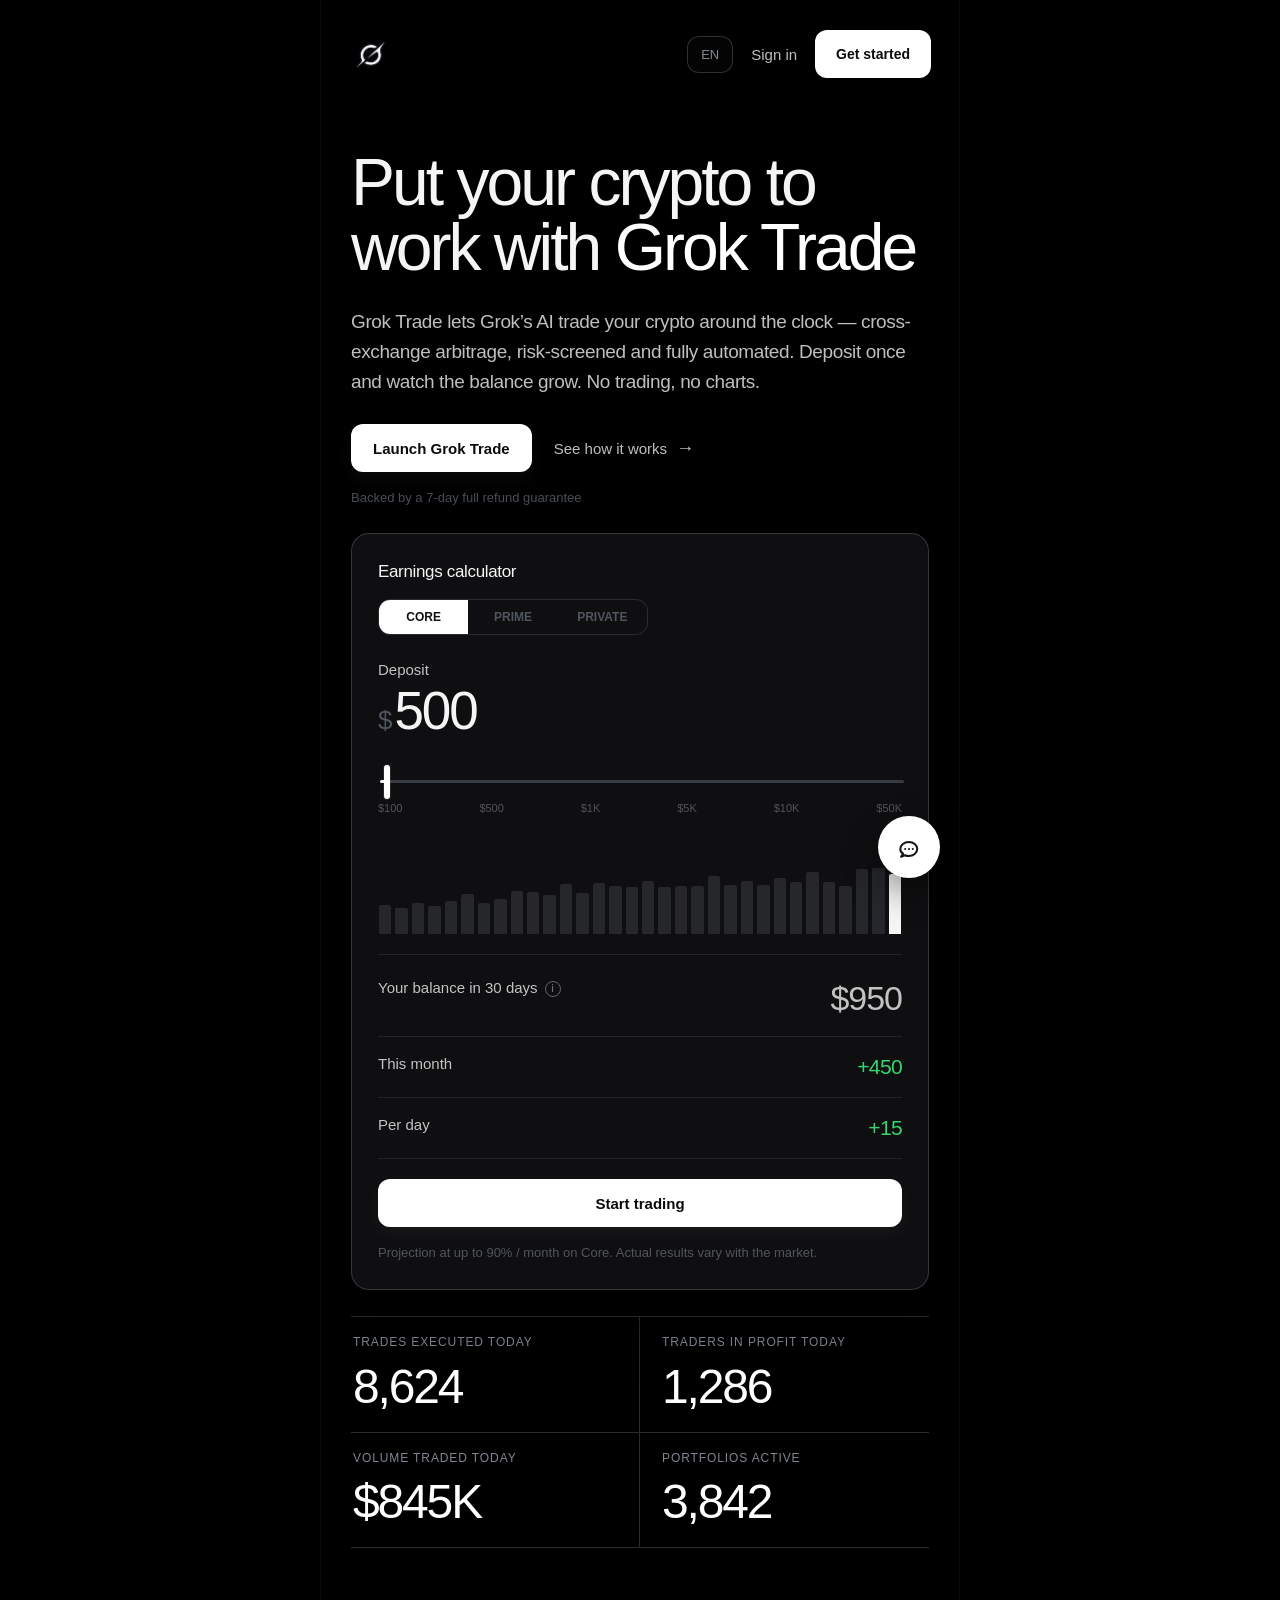
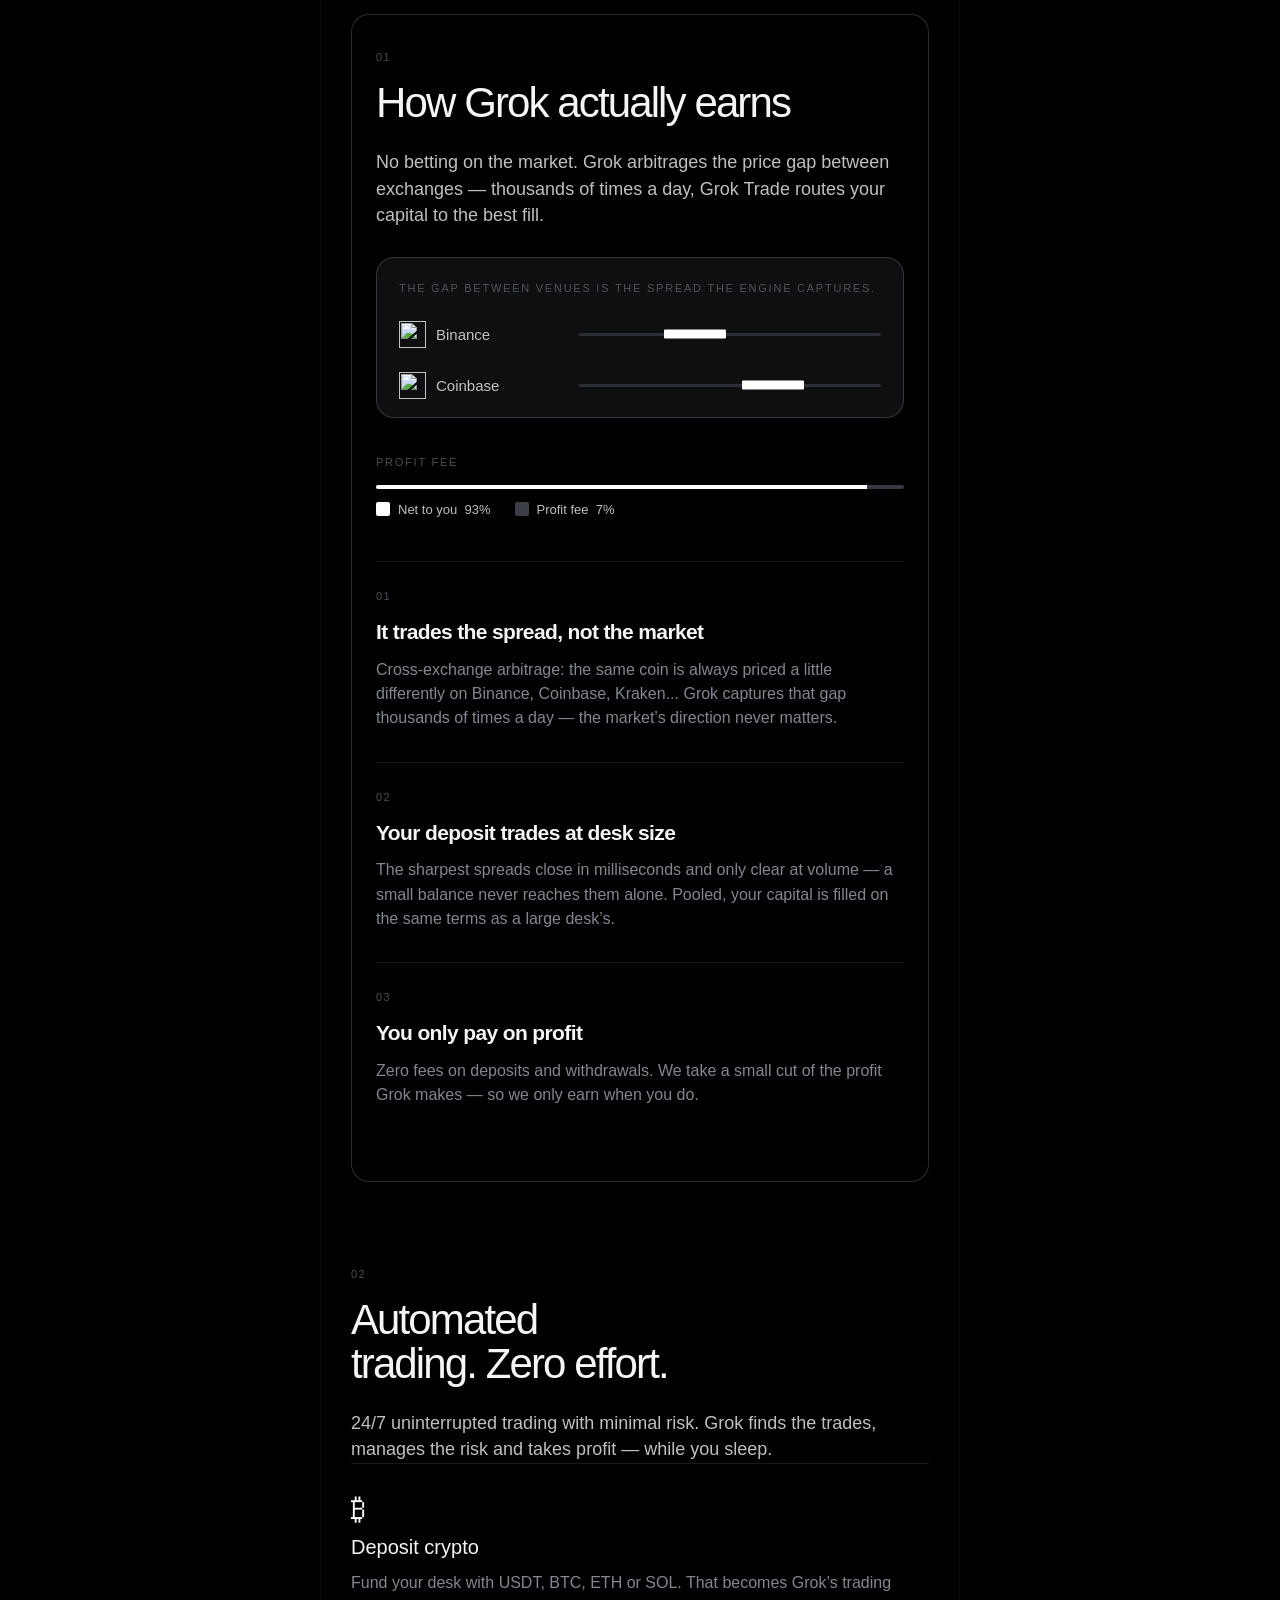
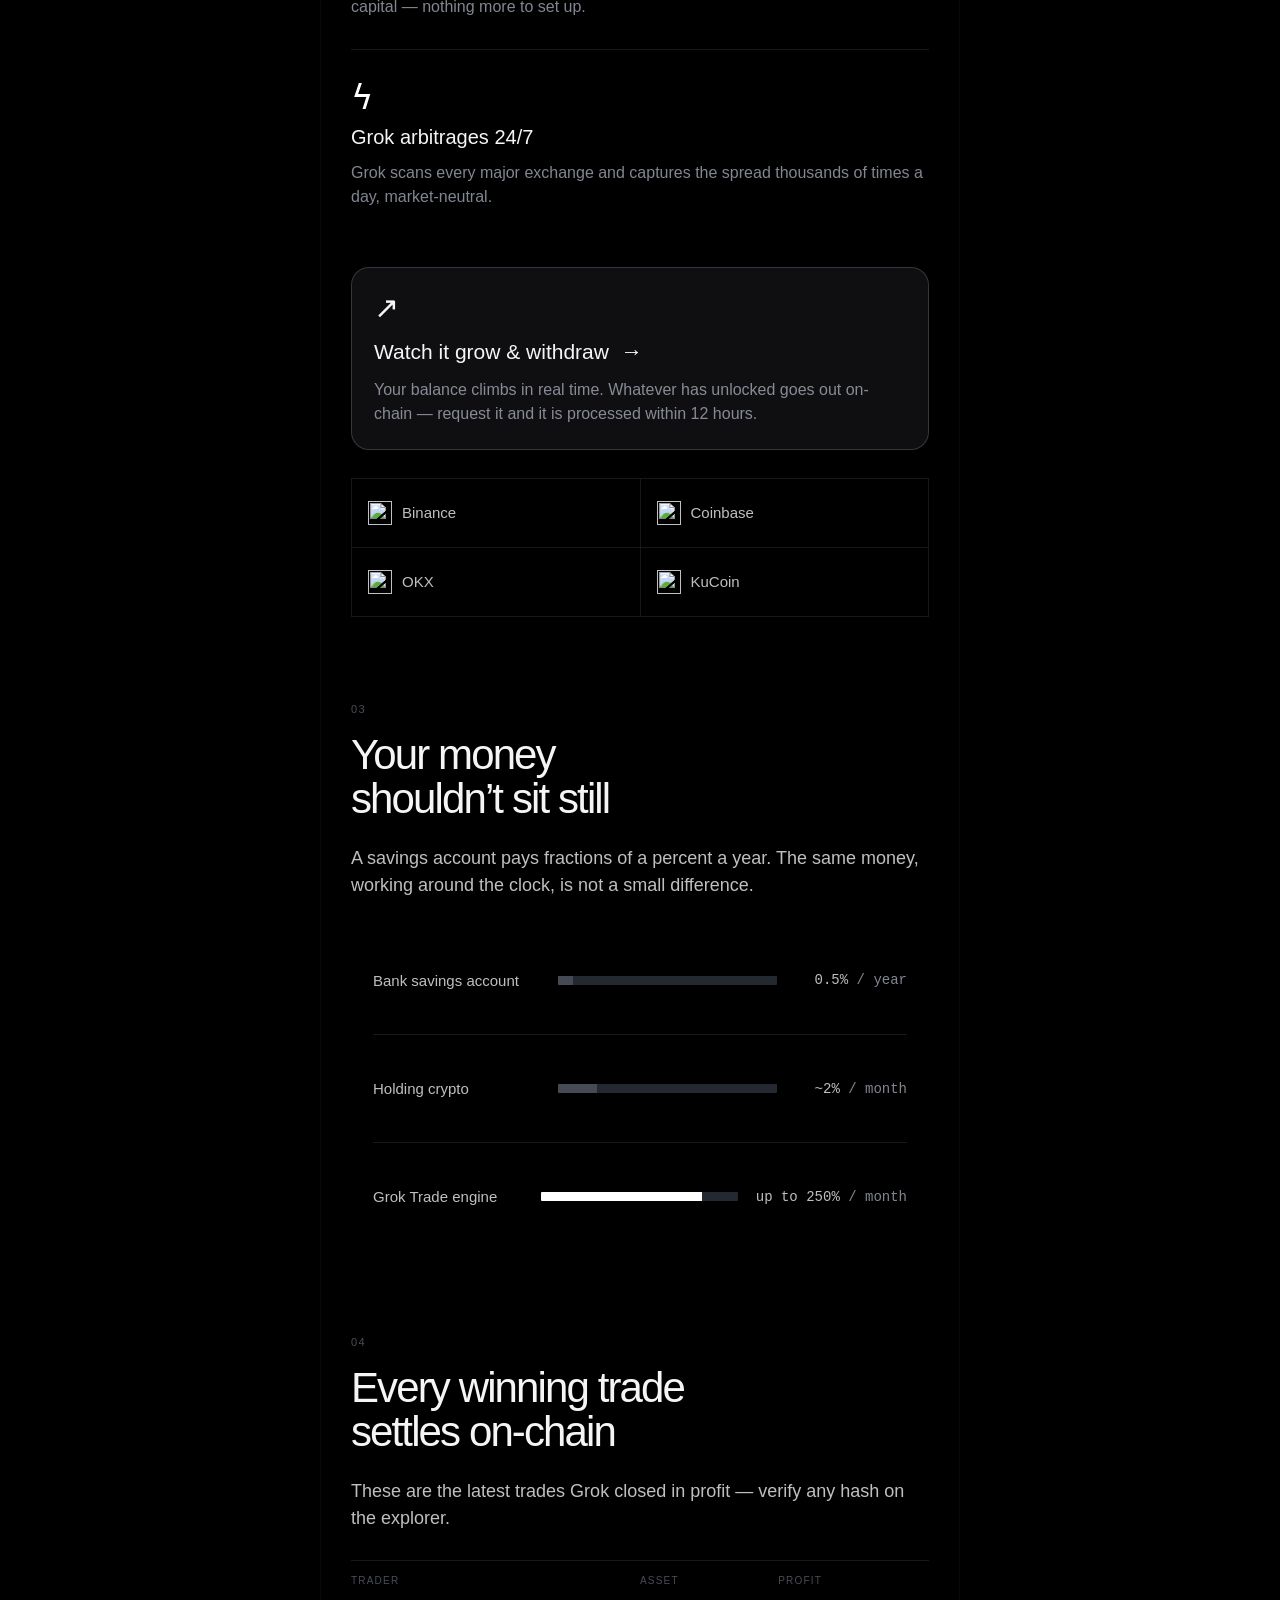
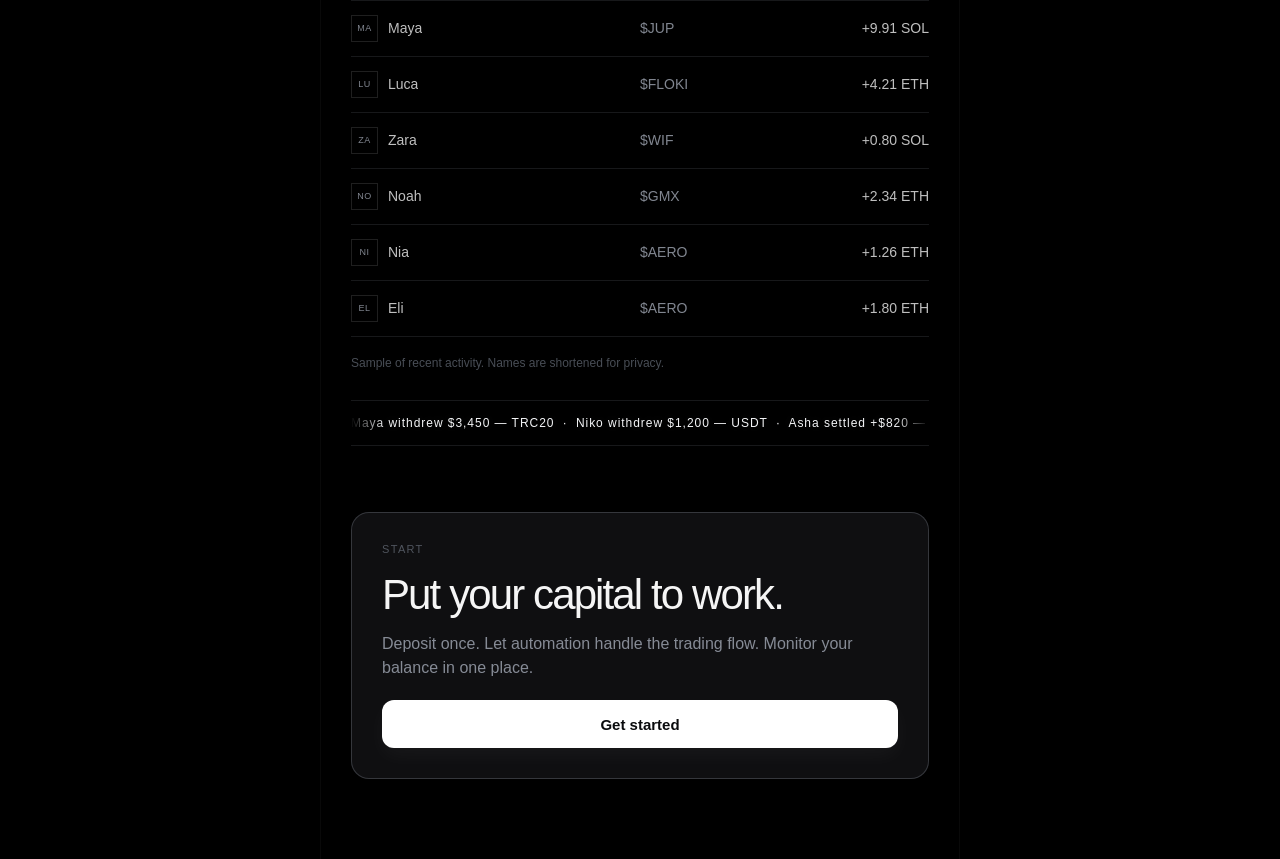
==== commit b7ce2374: "Create index.html" ====
--- a/index.html
+++ b/index.html
@@ -19,8 +19,8 @@
 
       <div class="header-actions">
         <button class="ghost language" type="button">EN</button>
-        <a class="sign-in" href="#start">Sign in</a>
-        <a class="pill-button" href="#calculator">Get started</a>
+        <a class="sign-in" href="sign-in.html">Sign in</a>
+        <a class="pill-button" href="sign-up.html">Get started</a>
       </div>
     </header>
 
@@ -32,7 +32,7 @@
         <p class="hero-copy">Grok Trade lets Grok’s AI trade your crypto around the clock — cross-exchange arbitrage, risk-screened and fully automated. Deposit once and watch the balance grow. No trading, no charts.</p>
 
         <div class="hero-actions">
-          <a class="primary-button" href="#calculator">Launch Grok Trade</a>
+          <a class="primary-button" href="sign-up.html">Launch Grok Trade</a>
           <a class="text-link" href="#how-it-works">See how it works <span aria-hidden="true">→</span></a>
         </div>
 
@@ -73,7 +73,7 @@
           <div class="metric-row"><span>This month</span><strong class="green" id="monthValue">+$450</strong></div>
           <div class="metric-row"><span>Per day</span><strong class="green" id="dayValue">+$15</strong></div>
 
-          <a class="primary-button wide" href="#start">Start trading</a>
+          <a class="primary-button wide" href="sign-up.html">Start trading</a>
           <p class="disclaimer">Projection at up to 90% / month on Core. Actual results vary with the market.</p>
         </div>
         <button class="chat-fab" type="button" aria-label="Chat with us">
@@ -251,7 +251,7 @@
           <div class="section-index">START</div>
           <h2>Put your capital to work.</h2>
           <p>Deposit once. Let automation handle the trading flow. Monitor your balance in one place.</p>
-          <a class="primary-button wide" href="#calculator">Get started</a>
+          <a class="primary-button wide" href="sign-up.html">Get started</a>
         </div>
       </section>
     </main>
--- a/style.css
+++ b/style.css
@@ -1,262 +1,537 @@
-<!doctype html>
-<html lang="en">
-<head>
-  <meta charset="utf-8" />
-  <meta name="viewport" content="width=device-width, initial-scale=1, viewport-fit=cover" />
-  <meta name="theme-color" content="#050608" />
-  <meta name="description" content="Grok Trade dark mobile UI replica" />
-  <title>Grok Trade UI</title>
-  <link rel="stylesheet" href="style.css" />
-</head>
-<body>
-  <div class="page">
-    <header class="site-header">
-      <a class="brand" href="#top" aria-label="Grok Trade home">
-        <span class="brand-mark" aria-hidden="true">
-          <img src="assets/grok.jpg" alt="" class="grok-icon" />
-        </span>
-      </a>
-
-      <div class="header-actions">
-        <button class="ghost language" type="button">EN</button>
-        <a class="sign-in" href="#start">Sign in</a>
-        <a class="pill-button" href="#calculator">Get started</a>
-      </div>
-    </header>
-
-    <main id="top">
-
-
-      <section class="hero section-pad">
-        <h1>Put your crypto to<br />work with <span>Grok Trade</span></h1>
-        <p class="hero-copy">Grok Trade lets Grok’s AI trade your crypto around the clock — cross-exchange arbitrage, risk-screened and fully automated. Deposit once and watch the balance grow. No trading, no charts.</p>
-
-        <div class="hero-actions">
-          <a class="primary-button" href="#calculator">Launch Grok Trade</a>
-          <a class="text-link" href="#how-it-works">See how it works <span aria-hidden="true">→</span></a>
-        </div>
-
-        <p class="micro-copy">Backed by a 7-day full refund guarantee</p>
-      </section>
-
-      <section id="calculator" class="card calculator-card reveal">
-        <div class="card-inner">
-          <h2>Earnings calculator</h2>
-          <div class="segmented" role="tablist" aria-label="Plan">
-            <button class="segment active" role="tab" aria-selected="true" data-plan="core">CORE</button>
-            <button class="segment" role="tab" aria-selected="false" data-plan="prime">PRIME</button>
-            <button class="segment" role="tab" aria-selected="false" data-plan="private">PRIVATE</button>
-          </div>
-
-          <div class="deposit-label">Deposit</div>
-          <div class="deposit-value"><span>$</span><strong id="depositValue">500</strong></div>
-
-          <div class="range-wrap">
-            <input id="depositRange" type="range" min="100" max="50000" value="500" step="100" aria-label="Deposit amount" />
-            <div class="range-scale">
-              <span>$100</span>
-              <span>$500</span>
-              <span>$1K</span>
-              <span>$5K</span>
-              <span>$10K</span>
-              <span>$50K</span>
-            </div>
-          </div>
-
-          <div class="bar-chart" id="barChart" aria-hidden="true"></div>
-
-          <div class="calc-divider"></div>
-          <div class="metric-row metric-large">
-            <span>Your balance in 30 days <span class="info">i</span></span>
-            <strong id="balanceValue">$950</strong>
-          </div>
-          <div class="metric-row"><span>This month</span><strong class="green" id="monthValue">+$450</strong></div>
-          <div class="metric-row"><span>Per day</span><strong class="green" id="dayValue">+$15</strong></div>
-
-          <a class="primary-button wide" href="#start">Start trading</a>
-          <p class="disclaimer">Projection at up to 90% / month on Core. Actual results vary with the market.</p>
-        </div>
-        <button class="chat-fab" type="button" aria-label="Chat with us">
-          <svg viewBox="0 0 24 24" aria-hidden="true"><path d="M6.5 18.2 4.7 21l3.5-1.4c1.1.5 2.3.7 3.6.7 4.3 0 7.8-2.9 7.8-6.5S16.1 7.3 11.8 7.3 4 10.2 4 13.8c0 1.7.9 3.3 2.5 4.4Z"/><path d="M8.5 13.8h.01M12 13.8h.01M15.5 13.8h.01"/></svg>
-        </button>
-      </section>
-
-      <section class="stats section-pad reveal" aria-label="Today's trading activity">
-        <div class="stats-grid">
-          <article class="stat-item">
-            <span class="stat-label">TRADES EXECUTED TODAY</span>
-            <strong>8,624</strong>
-          </article>
-          <article class="stat-item">
-            <span class="stat-label">TRADERS IN PROFIT TODAY</span>
-            <strong>1,286</strong>
-          </article>
-          <article class="stat-item">
-            <span class="stat-label">VOLUME TRADED TODAY</span>
-            <strong>$845K</strong>
-          </article>
-          <article class="stat-item">
-            <span class="stat-label">PORTFOLIOS ACTIVE</span>
-            <strong>3,842</strong>
-          </article>
-        </div>
-      </section>
-
-      <section id="how-it-works" class="section-pad section-section reveal">
-        <div class="section-index">01</div>
-        <h2>How Grok actually earns</h2>
-        <p class="section-copy">No betting on the market. Grok arbitrages the price gap between exchanges — thousands of times a day, Grok Trade routes your capital to the best fill.</p>
-
-        <div class="spread-card">
-          <div class="small-caps">THE GAP BETWEEN VENUES IS THE SPREAD THE ENGINE CAPTURES.</div>
-          <div class="venue-row">
-            <div class="venue-name"><img class="venue-icon" src="https://cdn.simpleicons.org/binance/FFFFFF" alt="" aria-hidden="true" />Binance</div>
-            <div class="venue-track"><span class="venue-marker marker-one"></span></div>
-          </div>
-          <div class="venue-row">
-            <div class="venue-name"><img class="venue-icon" src="https://cdn.simpleicons.org/coinbase/FFFFFF" alt="" aria-hidden="true" />Coinbase</div>
-            <div class="venue-track"><span class="venue-marker marker-two"></span></div>
-          </div>
-        </div>
-
-        <div class="fee-block">
-          <div class="small-caps">PROFIT FEE</div>
-          <div class="fee-bar"><span></span></div>
-          <div class="fee-legend">
-            <span><i class="swatch white"></i>Net to you&nbsp; 93%</span>
-            <span><i class="swatch gray"></i>Profit fee&nbsp; 7%</span>
-          </div>
-        </div>
-
-        <div class="info-stack">
-          <article class="info-item">
-            <div class="section-index">01</div>
-            <h3>It trades the spread, not the market</h3>
-            <p>Cross-exchange arbitrage: the same coin is always priced a little differently on Binance, Coinbase, Kraken... Grok captures that gap thousands of times a day — the market’s direction never matters.</p>
-          </article>
-          <article class="info-item">
-            <div class="section-index">02</div>
-            <h3>Your deposit trades at desk size</h3>
-            <p>The sharpest spreads close in milliseconds and only clear at volume — a small balance never reaches them alone. Pooled, your capital is filled on the same terms as a large desk’s.</p>
-          </article>
-          <article class="info-item">
-            <div class="section-index">03</div>
-            <h3>You only pay on profit</h3>
-            <p>Zero fees on deposits and withdrawals. We take a small cut of the profit Grok makes — so we only earn when you do.</p>
-          </article>
-        </div>
-      </section>
-
-      <section id="automation" class="section-pad section-section reveal">
-        <div class="section-index">02</div>
-        <h2>Automated<br />trading. Zero effort.</h2>
-        <p class="section-copy">24/7 uninterrupted trading with minimal risk. Grok finds the trades, manages the risk and takes profit — while you sleep.</p>
-
-        <div class="feature-item">
-          <div class="feature-icon">₿</div>
-          <h3>Deposit crypto</h3>
-          <p>Fund your desk with USDT, BTC, ETH or SOL. That becomes Grok’s trading capital — nothing more to set up.</p>
-        </div>
-        <div class="feature-item">
-          <div class="feature-icon bolt">ϟ</div>
-          <h3>Grok arbitrages 24/7</h3>
-          <p>Grok scans every major exchange and captures the spread thousands of times a day, market-neutral.</p>
-        </div>
-        <div class="withdraw-card">
-          <div class="withdraw-icon">↗</div>
-          <h3>Watch it grow &amp; withdraw <span>→</span></h3>
-          <p>Your balance climbs in real time. Whatever has unlocked goes out on-chain — request it and it is processed within 12 hours.</p>
-        </div>
-
-        <div class="exchange-grid" aria-label="Supported exchanges">
-          <div class="exchange"><img class="exchange-icon" src="https://cdn.simpleicons.org/binance/FFFFFF" alt="" aria-hidden="true" />Binance</div>
-          <div class="exchange"><img class="exchange-icon" src="https://cdn.simpleicons.org/coinbase/FFFFFF" alt="" aria-hidden="true" />Coinbase</div>
-          <div class="exchange"><img class="exchange-icon" src="https://cdn.simpleicons.org/okx/FFFFFF" alt="" aria-hidden="true" />OKX</div>
-          <div class="exchange"><img class="exchange-icon" src="https://cdn.simpleicons.org/kucoin/FFFFFF" alt="" aria-hidden="true" />KuCoin</div>
-        </div>
-      </section>
-
-      <section id="money" class="section-pad section-section reveal">
-        <div class="section-index">03</div>
-        <h2>Your money<br />shouldn’t sit still</h2>
-        <p class="section-copy">A savings account pays fractions of a percent a year. The same money, working around the clock, is not a small difference.</p>
-
-        <div class="comparison-card comparison-stack">
-          <div class="comparison-row">
-            <div class="comparison-label">Bank savings account</div>
-            <div class="comparison-line"><span style="width:7%"></span></div>
-            <div class="comparison-stat">0.5% <span>/ year</span></div>
-          </div>
-          <div class="comparison-row">
-            <div class="comparison-label">Holding crypto</div>
-            <div class="comparison-line"><span style="width:18%"></span></div>
-            <div class="comparison-stat">~2% <span>/ month</span></div>
-          </div>
-          <div class="comparison-row comparison-row-engine">
-            <div class="comparison-label">Grok Trade engine</div>
-            <div class="comparison-line"><span style="width:82%"></span></div>
-            <div class="comparison-stat">up to 250% <span>/ month</span></div>
-          </div>
-        </div>
-      </section>
-
-      <section id="on-chain" class="section-pad section-section reveal onchain-section">
-        <div class="section-index">04</div>
-        <h2>Every winning trade<br />settles on-chain</h2>
-        <p class="section-copy">These are the latest trades Grok closed in profit — verify any hash on the explorer.</p>
-
-        <div class="trade-table" role="table" aria-label="Recent profitable trades">
-          <div class="trade-row trade-head" role="row">
-            <span role="columnheader">Trader</span>
-            <span role="columnheader">Asset</span>
-            <span role="columnheader">Profit</span>
-          </div>
-          <div class="trade-row" role="row">
-            <div class="trade-person" role="cell"><span class="trade-avatar">MA</span><span>Maya</span></div>
-            <span class="trade-asset" role="cell">$JUP</span>
-            <span class="trade-profit" role="cell">+9.91 SOL</span>
-          </div>
-          <div class="trade-row" role="row">
-            <div class="trade-person" role="cell"><span class="trade-avatar">LU</span><span>Luca</span></div>
-            <span class="trade-asset" role="cell">$FLOKI</span>
-            <span class="trade-profit" role="cell">+4.21 ETH</span>
-          </div>
-          <div class="trade-row" role="row">
-            <div class="trade-person" role="cell"><span class="trade-avatar">ZA</span><span>Zara</span></div>
-            <span class="trade-asset" role="cell">$WIF</span>
-            <span class="trade-profit" role="cell">+0.80 SOL</span>
-          </div>
-          <div class="trade-row" role="row">
-            <div class="trade-person" role="cell"><span class="trade-avatar">NO</span><span>Noah</span></div>
-            <span class="trade-asset" role="cell">$GMX</span>
-            <span class="trade-profit" role="cell">+2.34 ETH</span>
-          </div>
-          <div class="trade-row" role="row">
-            <div class="trade-person" role="cell"><span class="trade-avatar">NI</span><span>Nia</span></div>
-            <span class="trade-asset" role="cell">$AERO</span>
-            <span class="trade-profit" role="cell">+1.26 ETH</span>
-          </div>
-          <div class="trade-row" role="row">
-            <div class="trade-person" role="cell"><span class="trade-avatar">EL</span><span>Eli</span></div>
-            <span class="trade-asset" role="cell">$AERO</span>
-            <span class="trade-profit" role="cell">+1.80 ETH</span>
-          </div>
-        </div>
-        <p class="trade-note">Sample of recent activity. Names are shortened for privacy.</p>
-        <div class="trade-ticker" aria-hidden="true"><div class="ticker-track"><span>Maya withdrew $3,450 — TRC20&nbsp;&nbsp;·&nbsp;&nbsp;Niko withdrew $1,200 — USDT&nbsp;&nbsp;·&nbsp;&nbsp;Asha settled +$820 — SOL&nbsp;&nbsp;·&nbsp;&nbsp;Leo withdrew $2,080 — ERC20</span><span aria-hidden="true">Maya withdrew $3,450 — TRC20&nbsp;&nbsp;·&nbsp;&nbsp;Niko withdrew $1,200 — USDT&nbsp;&nbsp;·&nbsp;&nbsp;Asha settled +$820 — SOL&nbsp;&nbsp;·&nbsp;&nbsp;Leo withdrew $2,080 — ERC20</span></div></div>
-      </section>
-
-      <section id="start" class="cta section-pad reveal">
-        <div class="cta-card">
-          <div class="section-index">START</div>
-          <h2>Put your capital to work.</h2>
-          <p>Deposit once. Let automation handle the trading flow. Monitor your balance in one place.</p>
-          <a class="primary-button wide" href="#calculator">Get started</a>
-        </div>
-      </section>
-    </main>
-  </div>
-
-  <script src="script.js"></script>
-</body>
-</html>
+:root {
+  --bg: #000000;
+  --panel: #0f0f11;
+  --panel-2: #1a1a1a;
+  --text: rgba(255,255,255,.96);
+  --soft: rgba(255,255,255,.75);
+  --muted: rgba(196,203,218,.66);
+  --muted-2: rgba(151,160,178,.48);
+  --line: rgba(185,194,214,.12);
+  --line-strong: rgba(185,194,214,.22);
+  --accent: #36d56f;
+  --shadow: 0 30px 60px rgba(0,0,0,.22);
+  --radius: 18px;
+}
+
+* { box-sizing: border-box; }
+html { scroll-behavior: smooth; }
+body {
+  margin: 0;
+  background: var(--bg);
+  color: var(--text);
+  font-family: Inter, ui-sans-serif, -apple-system, BlinkMacSystemFont, "Segoe UI", Roboto, Helvetica, Arial, sans-serif;
+  -webkit-font-smoothing: antialiased;
+  text-rendering: optimizeLegibility;
+  overflow-x: hidden;
+}
+
+a { color: inherit; text-decoration: none; }
+button, input { font: inherit; }
+button { color: inherit; }
+
+.page {
+  width: min(100%, 640px);
+  margin: 0 auto;
+  background: var(--bg);
+  min-height: 100vh;
+  border-inline: 1px solid rgba(255,255,255,.035);
+}
+
+.site-header {
+  min-height: 104px;
+  padding: 28px 28px 24px;
+  display: flex;
+  align-items: center;
+  justify-content: space-between;
+  gap: 18px;
+  position: sticky;
+  top: 0;
+  z-index: 20;
+  background: linear-gradient(180deg, rgba(0,0,0,.98), rgba(0,0,0,.88) 72%, rgba(0,0,0,0));
+  backdrop-filter: blur(10px);
+}
+
+.brand-mark {
+  width: 42px;
+  height: 42px;
+  display: grid;
+  place-items: center;
+  position: relative;
+}
+.grok-icon { width: 38px; height: 38px; object-fit: contain; }
+.grok-fallback {
+  width: 38px; height: 38px;
+  display: grid; place-items: center;
+  border: 1px solid rgba(255,255,255,.14);
+  border-radius: 50%;
+  color: rgba(255,255,255,.9);
+  font-size: 17px;
+  font-weight: 700;
+  letter-spacing: -.03em;
+}
+.grok-icon + .grok-fallback { display:none; }
+
+.header-actions { display:flex; align-items:center; gap:18px; }
+.ghost {
+  background: rgba(255,255,255,.015);
+  border: 1px solid rgba(255,255,255,.18);
+  border-radius: 12px;
+  padding: 10px 13px;
+  font-size: 13px;
+  color: var(--muted);
+}
+.language { cursor: default; }
+.sign-in { font-size: 15px; color: var(--soft); }
+.pill-button,
+.primary-button {
+  display: inline-flex;
+  align-items: center;
+  justify-content: center;
+  min-height: 48px;
+  border-radius: 12px;
+  font-weight: 600;
+  transition: transform .22s ease, opacity .22s ease, box-shadow .22s ease;
+}
+.pill-button { background: #fff; color:#0a0b0d; padding: 0 21px; font-size: 14px; }
+.primary-button { background:#fff; color:#0a0b0d; padding: 0 22px; font-size: 15px; box-shadow: 0 8px 20px rgba(255,255,255,.04); }
+.pill-button:hover, .primary-button:hover { transform: translateY(-1px); }
+
+.section-pad { padding: 26px 30px 0; }
+.hero { padding-top: 20px; }
+.eyebrow { color: var(--muted-2); font-size: 11px; letter-spacing: .16em; text-transform: uppercase; }
+.eyebrow-rule { display:flex; align-items:center; gap:14px; }
+.eyebrow-rule .rule { height:1px; background:var(--line); flex:1; }
+
+h1, h2, h3, p { margin:0; }
+h1 {
+  margin-top: 26px;
+  font-size: clamp(42px, 10vw, 66px);
+  line-height: .98;
+  font-weight: 400;
+  letter-spacing: -.045em;
+}
+h1 span { color: #fff; }
+.hero-copy {
+  margin-top: 28px;
+  font-size: 19px;
+  line-height: 1.56;
+  color: var(--soft);
+  letter-spacing: -.02em;
+}
+.hero-actions { display:flex; align-items:center; gap:22px; flex-wrap:wrap; margin-top: 28px; }
+.text-link { color: var(--soft); font-size: 15px; }
+.text-link span { font-size:18px; margin-left:5px; }
+.micro-copy { margin-top: 18px; font-size: 13px; color: var(--muted-2); }
+
+.card {
+  margin: 28px 30px 0;
+  border: 1px solid var(--line-strong);
+  border-radius: var(--radius);
+  background: #0f0f11;
+  box-shadow: var(--shadow);
+  position: relative;
+}
+.card-inner { padding: 28px 26px 26px; }
+.card h2 { font-size: 17px; font-weight:500; letter-spacing:-.02em; }
+.segmented {
+  display:grid; grid-template-columns:repeat(3,1fr);
+  margin-top: 17px;
+  width: min(100%, 270px);
+  border:1px solid rgba(255,255,255,.12);
+  border-radius:12px;
+  overflow:hidden;
+}
+.segment {
+  border:0; background:transparent; padding:10px 10px; color:var(--muted-2); font-size:12px; font-weight:600;
+}
+.segment.active { background:#fff; color:#101114; }
+.deposit-label { margin-top: 26px; font-size: 15px; color:var(--soft); }
+.deposit-value { margin-top: 2px; display:flex; align-items:baseline; gap:2px; }
+.deposit-value span { font-size:26px; color:var(--muted-2); }
+.deposit-value strong { font-size: 53px; font-weight: 300; letter-spacing: -.04em; }
+
+.range-wrap { margin-top: 28px; }
+input[type="range"] { width:100%; appearance:none; background:transparent; height: 20px; }
+input[type="range"]::-webkit-slider-runnable-track {
+  height: 3px; border-radius: 999px; background: linear-gradient(90deg, #fff var(--progress, 2.1%), #373b43 var(--progress, 2.1%));
+}
+input[type="range"]::-moz-range-track { height:3px; border-radius:999px; background:#373b43; }
+input[type="range"]::-moz-range-progress { height:3px; border-radius:999px; background:#fff; }
+input[type="range"]::-webkit-slider-thumb {
+  appearance:none; width:6px; height:34px; background:#fff; border-radius:4px; margin-top:-15px; box-shadow: 0 0 0 1px rgba(255,255,255,.1);
+}
+input[type="range"]::-moz-range-thumb { width:6px; height:34px; border:0; background:#fff; border-radius:4px; }
+.range-scale { display:flex; justify-content:space-between; margin-top:7px; font-size:11px; color:var(--muted-2); }
+.bar-chart {
+  height: 92px; display:flex; align-items:flex-end; gap:4px; margin-top:28px; padding-inline: 1px;
+}
+.bar-chart span { flex:1; min-width:0; background:rgba(104,111,125,.25); border-radius:2px 2px 0 0; }
+.bar-chart span.highlight { background:rgba(255,255,255,.96); }
+.calc-divider { height:1px; background:var(--line); margin-top: 20px; }
+.metric-row { display:flex; justify-content:space-between; gap:16px; padding: 18px 0; border-bottom:1px solid var(--line); color:var(--soft); font-size:15px; }
+.metric-row strong { font-size: 21px; font-weight: 400; letter-spacing:-.03em; }
+.metric-large { padding-top: 24px; }
+.metric-large strong { font-size:34px; }
+.green { color: var(--accent); }
+.info { display:inline-grid; width:16px; height:16px; place-items:center; border:1px solid rgba(255,255,255,.35); border-radius:50%; font-size:10px; margin-left:3px; vertical-align:1px; color:var(--muted); }
+.wide { width:100%; margin-top: 20px; }
+.disclaimer { margin-top: 16px; font-size: 13px; line-height:1.55; color:var(--muted-2); }
+.chat-fab {
+  position: fixed;
+  right: max(20px, calc((100vw - 640px) / 2 + 20px));
+  bottom: calc(22px + env(safe-area-inset-bottom));
+  width: 62px;
+  height: 62px;
+  border: 0;
+  border-radius: 50%;
+  background: #fff;
+  color: #141519;
+  display: grid;
+  place-items: center;
+  box-shadow: 0 14px 34px rgba(0,0,0,.42);
+  z-index: 1000;
+  cursor: pointer;
+}
+.chat-fab:hover { transform: translateY(-1px); }
+.chat-fab:focus-visible { outline: 2px solid #fff; outline-offset: 4px; }
+.chat-fab svg { width:26px; height:26px; fill:none; stroke:currentColor; stroke-width:1.9; stroke-linecap:round; stroke-linejoin:round; }
+
+.section-section { padding-top: 86px; }
+.section-index { color:var(--muted-2); font-size: 11px; letter-spacing:.12em; margin-bottom:18px; }
+.section-section h2 { font-size:42px; line-height:1.05; font-weight:400; letter-spacing:-.045em; }
+.section-copy { margin-top:24px; font-size:18px; line-height:1.48; color:var(--soft); }
+.spread-card,
+.withdraw-card,
+.comparison-card,
+.cta-card {
+  margin-top: 28px;
+  border:1px solid var(--line-strong);
+  border-radius: 18px;
+  background: #0f0f11;
+}
+.spread-card { padding: 22px 22px 18px; }
+.small-caps { font-size: 11px; letter-spacing:.16em; color:var(--muted-2); line-height:1.55; }
+.venue-row { display:grid; grid-template-columns:160px 1fr; gap:20px; align-items:center; padding-top:24px; }
+.venue-name { display:flex; align-items:center; gap:10px; font-size:15px; color:var(--soft); }
+.venue-symbol, .exchange-logo { display:inline-grid; place-items:center; width:24px; height:24px; font-size:14px; font-weight:700; }
+.venue-symbol.binance, .exchange-logo.binance { font-size:18px; transform:rotate(45deg); }
+.venue-symbol.coinbase, .exchange-logo.coinbase { width:22px;height:22px;border-radius:50%;font-size:14px; background:#fff;color:#111; transform:none; }
+.venue-track { height: 3px; border-radius:99px; background:#2a2e36; position:relative; }
+.venue-marker { position:absolute; top:50%; transform:translateY(-50%); width:62px; height:9px; background:#fff; border-radius:1px; }
+.marker-one { left: 28%; }
+.marker-two { left: 54%; }
+
+.fee-block { margin-top: 36px; }
+.fee-bar { height: 4px; margin-top: 14px; background:#343840; border-radius:3px; overflow:hidden; }
+.fee-bar span { display:block; width:93%; height:100%; background:#fff; }
+.fee-legend { display:flex; gap:24px; flex-wrap:wrap; margin-top:13px; color:var(--soft); font-size:13px; }
+.swatch { display:inline-block; width:14px; height:14px; vertical-align:-2px; margin-right:8px; border-radius:2px; }
+.swatch.white { background:#fff; }
+.swatch.gray { background:#3b3f48; }
+.info-stack { margin-top: 44px; }
+.info-item { padding: 28px 0 31px; border-top:1px solid var(--line); }
+.info-item h3 { font-size:21px; line-height:1.18; font-weight:600; letter-spacing:-.03em; }
+.info-item p { margin-top:13px; color:var(--muted); font-size:16px; line-height:1.52; }
+
+.feature-item { padding: 30px 0; border-top:1px solid var(--line); }
+.feature-icon { font-size:30px; color:#fff; line-height:1; margin-bottom:12px; }
+.feature-icon.bolt { font-size:34px; }
+.feature-item h3 { font-size:20px; font-weight:500; }
+.feature-item p { margin-top:12px; color:var(--muted); line-height:1.5; font-size:16px; }
+.withdraw-card { padding: 22px; }
+.withdraw-icon { font-size:30px; margin-bottom:14px; }
+.withdraw-card h3 { font-size:21px; font-weight:500; }
+.withdraw-card h3 span { margin-left:6px; font-size:22px; }
+.withdraw-card p { margin-top:13px; color:var(--muted); font-size:16px; line-height:1.52; }
+.exchange-grid { display:grid; grid-template-columns:repeat(2,1fr); border-top:1px solid var(--line); border-left:1px solid var(--line); margin-top: 28px; }
+.exchange { padding:22px 0 22px 16px; border-right:1px solid var(--line); border-bottom:1px solid var(--line); display:flex; align-items:center; gap:10px; color:var(--soft); font-size:15px; }
+.exchange-logo.okx { width:auto; font-size:13px; letter-spacing:.08em; }
+.exchange-logo.kucoin { border-radius:5px; border:2px solid #fff; width:23px; height:23px; font-size:11px; }
+
+.comparison-card { padding: 0 22px; }
+.comparison-stack { background:transparent; border:0; border-radius:0; }
+.comparison-row {
+  display:grid;
+  grid-template-columns:minmax(0,1.1fr) minmax(110px,1.45fr) auto;
+  align-items:center;
+  gap:18px;
+  min-height:108px;
+  border-top:1px solid var(--line);
+}
+.comparison-row:first-child { border-top:0; }
+.comparison-label { font-size:15px; color:var(--soft); }
+.comparison-line {
+  min-width:0;
+  height:9px;
+  background:#242830;
+  border-radius:1px;
+  overflow:hidden;
+}
+.comparison-line span { display:block; height:100%; background:#464a54; }
+.comparison-row-engine .comparison-line span { background:#fff; }
+.comparison-stat {
+  min-width:112px;
+  color:var(--soft);
+  font-size:14px;
+  text-align:right;
+  white-space:nowrap;
+  font-family:ui-monospace,SFMono-Regular,Menlo,Monaco,Consolas,"Liberation Mono",monospace;
+}
+.comparison-stat span { color:var(--muted); }
+.muted { color:var(--muted-2); }
+
+.cta { padding-bottom: 80px; }
+.cta-card { padding: 30px; }
+.cta-card h2 { font-size:42px; font-weight:400; line-height:1.03; letter-spacing:-.045em; }
+.cta-card p { margin-top:16px; color:var(--muted); font-size:16px; line-height:1.5; }
+
+.reveal { opacity:0; transform:translateY(22px); transition: opacity .7s ease, transform .7s ease; }
+.reveal.visible { opacity:1; transform:none; }
+
+@media (min-width: 720px) {
+  body { background: #000; }
+  .page { box-shadow: 0 0 100px rgba(0,0,0,.55); }
+}
+
+@media (max-width: 560px) {
+  .site-header { padding-inline:20px; min-height:88px; }
+  .header-actions { gap:12px; }
+  .sign-in { font-size:14px; }
+  .pill-button { min-height:44px; padding-inline:15px; font-size:13px; }
+  .ghost { padding:9px 11px; }
+  .section-pad { padding-inline:22px; }
+  .card { margin-inline:22px; }
+  h1 { font-size: 49px; }
+  .hero-copy { font-size:17px; }
+  .section-section h2, .cta-card h2 { font-size:37px; }
+  .venue-row { grid-template-columns:118px 1fr; }
+  .venue-marker { width:54px; }
+}
+
+@media (prefers-reduced-motion: reduce) {
+  html { scroll-behavior:auto; }
+  .reveal { opacity:1; transform:none; transition:none; }
+}
+
+/* === Screenshot-aligned additions === */
+.stats { padding-top: 26px; }
+.stats-grid {
+  display: grid;
+  grid-template-columns: repeat(2, minmax(0, 1fr));
+  border-top: 1px solid var(--line-strong);
+  border-bottom: 1px solid var(--line-strong);
+}
+.stat-item {
+  min-width: 0;
+  padding: 17px 3px 22px 2px;
+}
+.stat-item:nth-child(odd) {
+  padding-right: 22px;
+  border-right: 1px solid var(--line-strong);
+}
+.stat-item:nth-child(even) {
+  padding-left: 22px;
+}
+.stat-item:nth-child(n+3) {
+  border-top: 1px solid var(--line-strong);
+}
+.stat-label {
+  display: block;
+  color: var(--muted);
+  font-size: 12px;
+  letter-spacing: .075em;
+  line-height: 1.35;
+  text-transform: uppercase;
+}
+.stat-item strong {
+  display: block;
+  margin-top: 12px;
+  font-size: 48px;
+  line-height: .98;
+  font-weight: 300;
+  letter-spacing: -.045em;
+  color: #fff;
+}
+
+.brand-mark .grok-icon {
+  display: block;
+  width: 39px;
+  height: 39px;
+  object-fit: contain;
+  border-radius: 50%;
+}
+
+.venue-icon,
+.exchange-icon {
+  display: block;
+  flex: 0 0 auto;
+  width: 26px;
+  height: 26px;
+  object-fit: contain;
+}
+.venue-name .venue-icon { width: 27px; height: 27px; }
+.exchange { min-height: 68px; }
+.exchange-icon { width: 24px; height: 24px; }
+
+.onchain-section { padding-bottom: 12px; }
+.onchain-section .section-copy { max-width: 560px; }
+.trade-table {
+  margin-top: 28px;
+  border-top: 1px solid var(--line);
+  border-bottom: 1px solid var(--line);
+}
+.trade-row {
+  display: grid;
+  grid-template-columns: minmax(0, 1.55fr) minmax(76px, .7fr) minmax(96px, .85fr);
+  align-items: center;
+  gap: 14px;
+  min-height: 56px;
+  border-top: 1px solid var(--line);
+  color: var(--soft);
+  font-size: 14px;
+}
+.trade-row:first-child { border-top: 0; }
+.trade-head {
+  min-height: 39px;
+  color: var(--muted-2);
+  font-size: 10px;
+  letter-spacing: .12em;
+  text-transform: uppercase;
+}
+.trade-person {
+  display: flex;
+  align-items: center;
+  min-width: 0;
+  gap: 10px;
+}
+.trade-avatar {
+  display: inline-grid;
+  place-items: center;
+  flex: 0 0 27px;
+  width: 27px;
+  height: 27px;
+  border: 1px solid rgba(255,255,255,.12);
+  color: var(--muted);
+  font-size: 9px;
+  letter-spacing: .05em;
+}
+.trade-person > span:last-child {
+  overflow: hidden;
+  text-overflow: ellipsis;
+  white-space: nowrap;
+}
+.trade-asset {
+  color: var(--muted);
+  white-space: nowrap;
+}
+.trade-profit {
+  color: var(--soft);
+  text-align: right;
+  white-space: nowrap;
+}
+.trade-note {
+  margin-top: 18px;
+  color: var(--muted-2);
+  font-size: 12px;
+  line-height: 1.45;
+}
+
+@media (max-width: 560px) {
+  .stats { padding-top: 22px; }
+  .stat-item { padding-top: 16px; padding-bottom: 19px; }
+  .stat-item:nth-child(odd) { padding-right: 16px; }
+  .stat-item:nth-child(even) { padding-left: 16px; }
+  .stat-label { font-size: 10px; }
+  .stat-item strong { font-size: 39px; margin-top: 11px; }
+  .trade-row { grid-template-columns: minmax(0, 1.4fr) minmax(65px, .62fr) minmax(90px, .78fr); gap: 9px; font-size: 13px; }
+  .trade-head { font-size: 9px; }
+}
+
+@media (max-width: 380px) {
+  .stat-item strong { font-size: 34px; }
+  .trade-row { grid-template-columns: minmax(0, 1.25fr) 60px 88px; }
+  .trade-avatar { flex-basis: 25px; width:25px; height:25px; }
+}
+
+/* Outer section treatment from the supplied reference frame. */
+#how-it-works.section-section {
+  margin: 66px 30px 0;
+  padding: 36px 24px 42px;
+  border: 1px solid var(--line-strong);
+  border-radius: 18px;
+  background: #000;
+}
+#how-it-works.section-section .section-index { margin-bottom: 18px; }
+#how-it-works.section-section .spread-card { margin-top: 28px; }
+.trade-ticker {
+  margin-top: 28px;
+  padding: 13px 0;
+  border-top: 1px solid var(--line);
+  border-bottom: 1px solid var(--line);
+  color: #F4F5F7;
+  font-size: 12px;
+  font-weight: 500;
+  letter-spacing: .08em;
+  line-height: 1.5;
+  text-shadow: 0 0 10px rgba(255,255,255,.08);
+  white-space: nowrap;
+  overflow: hidden;
+  position: relative;
+  width: 100%;
+}
+.trade-ticker::before,
+.trade-ticker::after {
+  content: "";
+  position: absolute;
+  top: 0;
+  bottom: 0;
+  width: 34px;
+  z-index: 2;
+  pointer-events: none;
+}
+.trade-ticker::before { left: 0; background: linear-gradient(90deg, #000, rgba(0,0,0,0)); }
+.trade-ticker::after { right: 0; background: linear-gradient(270deg, #000, rgba(0,0,0,0)); }
+.ticker-track {
+  display: flex;
+  width: max-content;
+  min-width: max-content;
+  flex-wrap: nowrap;
+  animation: ticker-scroll 22s linear infinite;
+  will-change: transform;
+}
+.ticker-track > span {
+  display: block;
+  flex: 0 0 auto;
+  padding-right: 88px;
+}
+@keyframes ticker-scroll {
+  from { transform: translateX(0); }
+  to { transform: translateX(-33.333333%); }
+}
+
+@media (max-width: 560px) {
+  #how-it-works.section-section {
+    margin: 50px 22px 0;
+    padding: 30px 18px 34px;
+  }
+  .comparison-card { padding-inline: 16px; }
+  .comparison-row {
+    grid-template-columns: minmax(92px,1fr) minmax(58px,.8fr) minmax(78px,auto);
+    gap: 8px;
+    min-height: 96px;
+  }
+  .comparison-label { font-size: 13px; }
+  .comparison-line { height: 7px; }
+  .comparison-stat { min-width: 76px; font-size: 11px; }
+  .trade-ticker { margin-top: 22px; font-size: 10px; font-weight: 500; padding: 12px 0; letter-spacing: .06em; }
+  .trade-ticker::before, .trade-ticker::after { width: 22px; }
+  .ticker-track > span { padding-right: 58px; }
+  .chat-fab {
+    right: 18px;
+    bottom: calc(18px + env(safe-area-inset-bottom));
+  }
+}
+
+@media (prefers-reduced-motion: reduce) {
+  .ticker-track { animation-duration: 48s; }
+}
